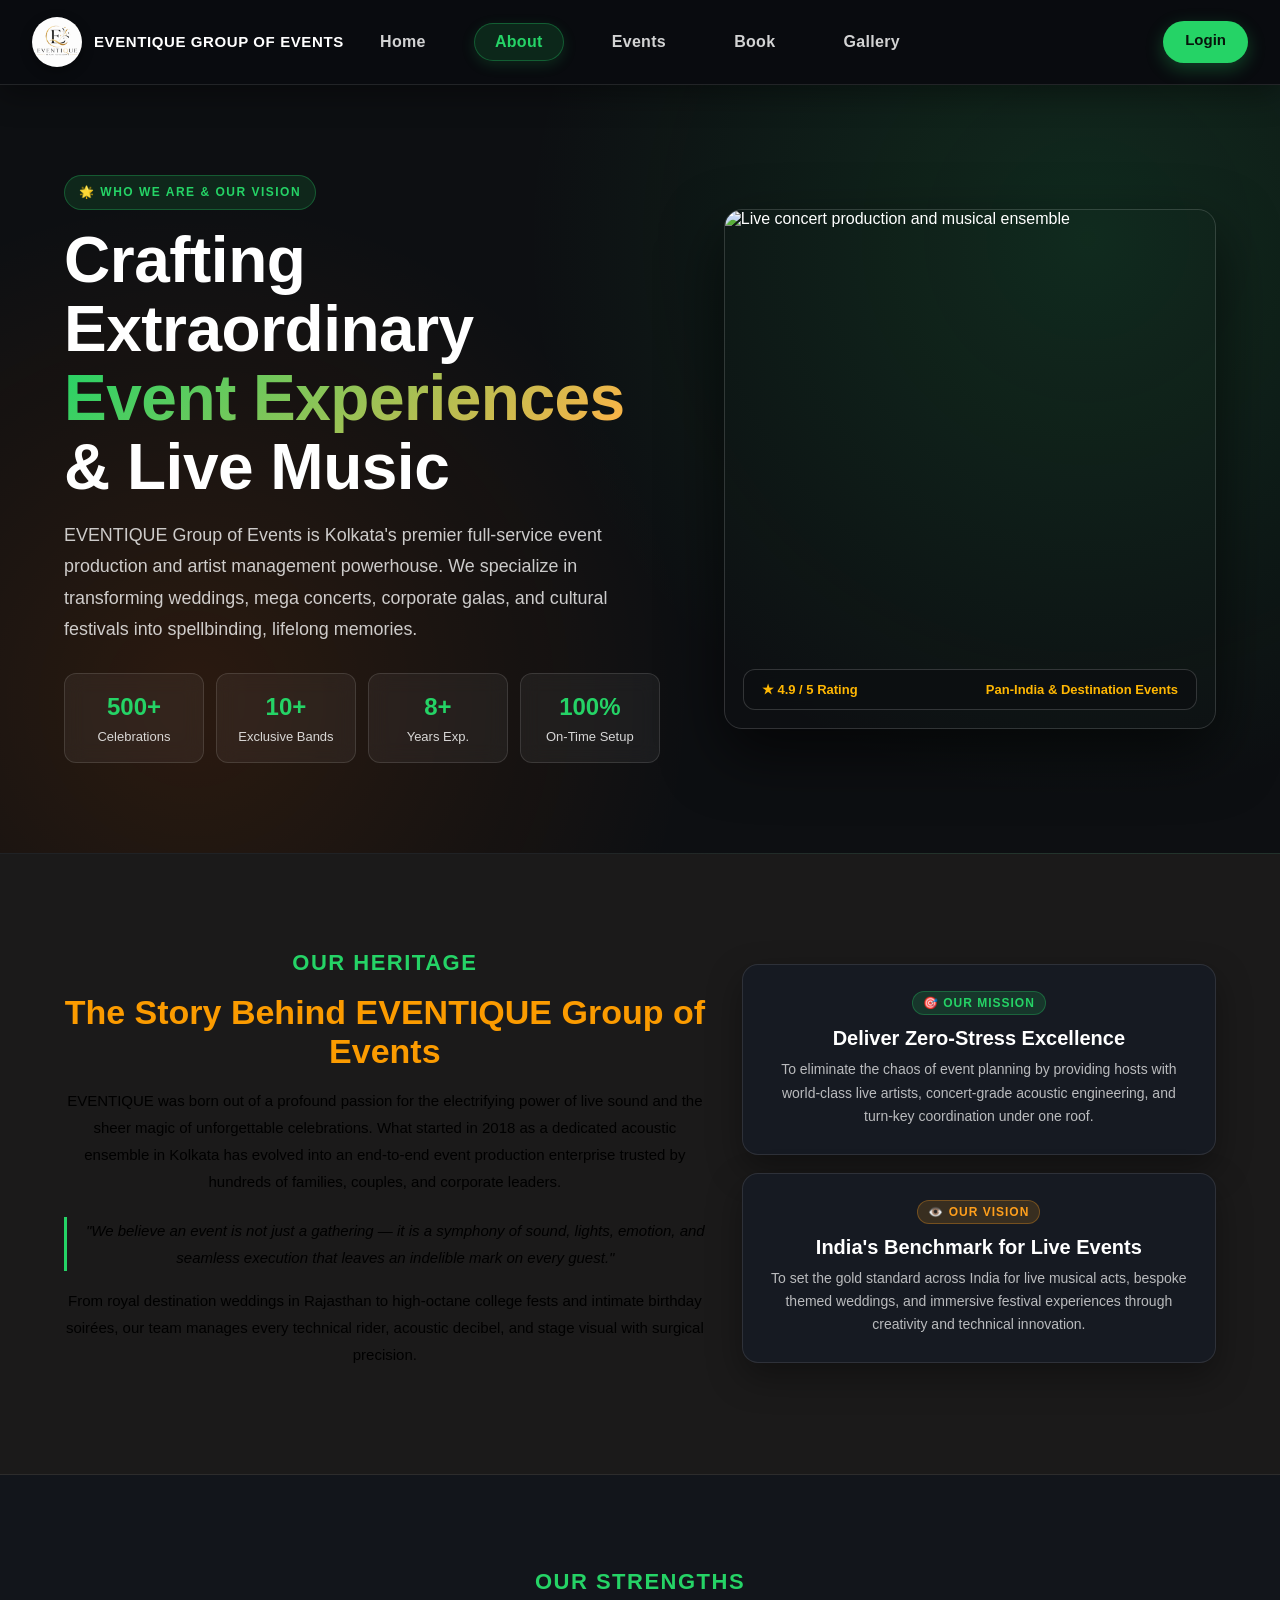
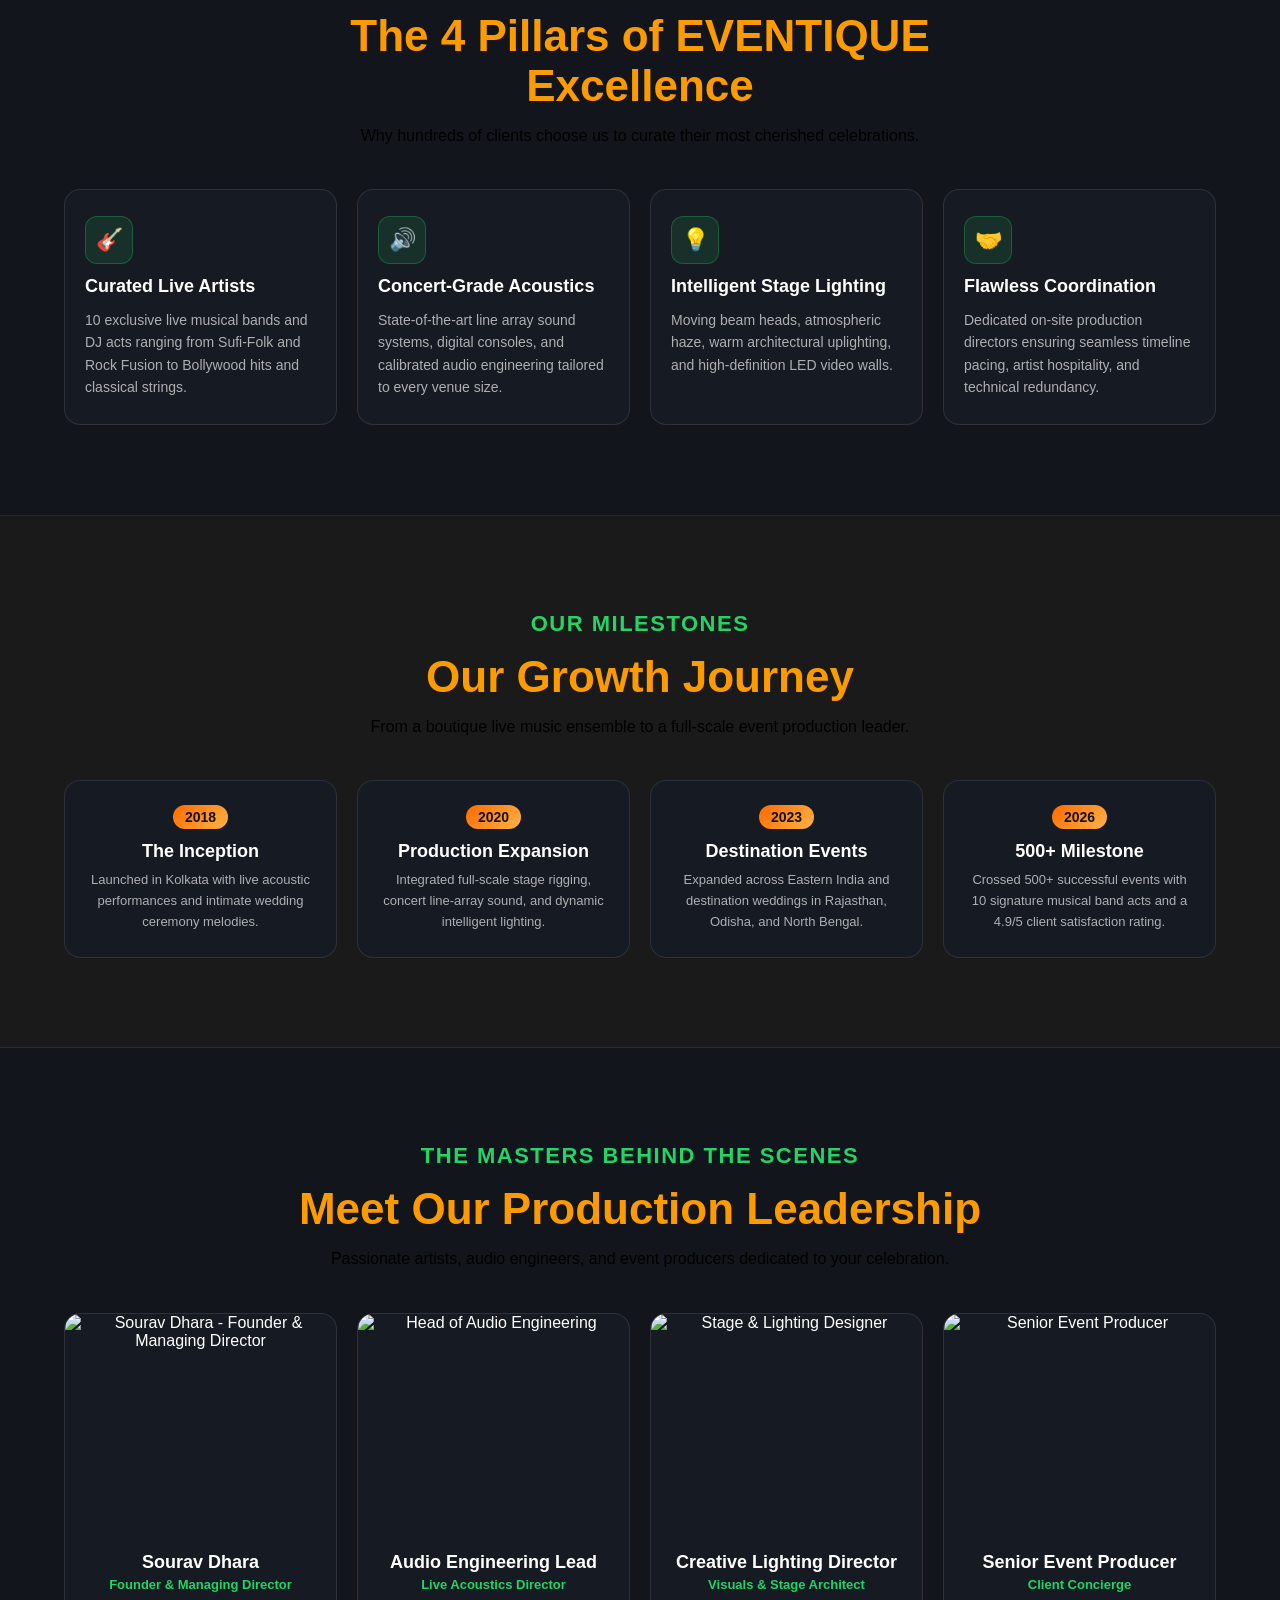
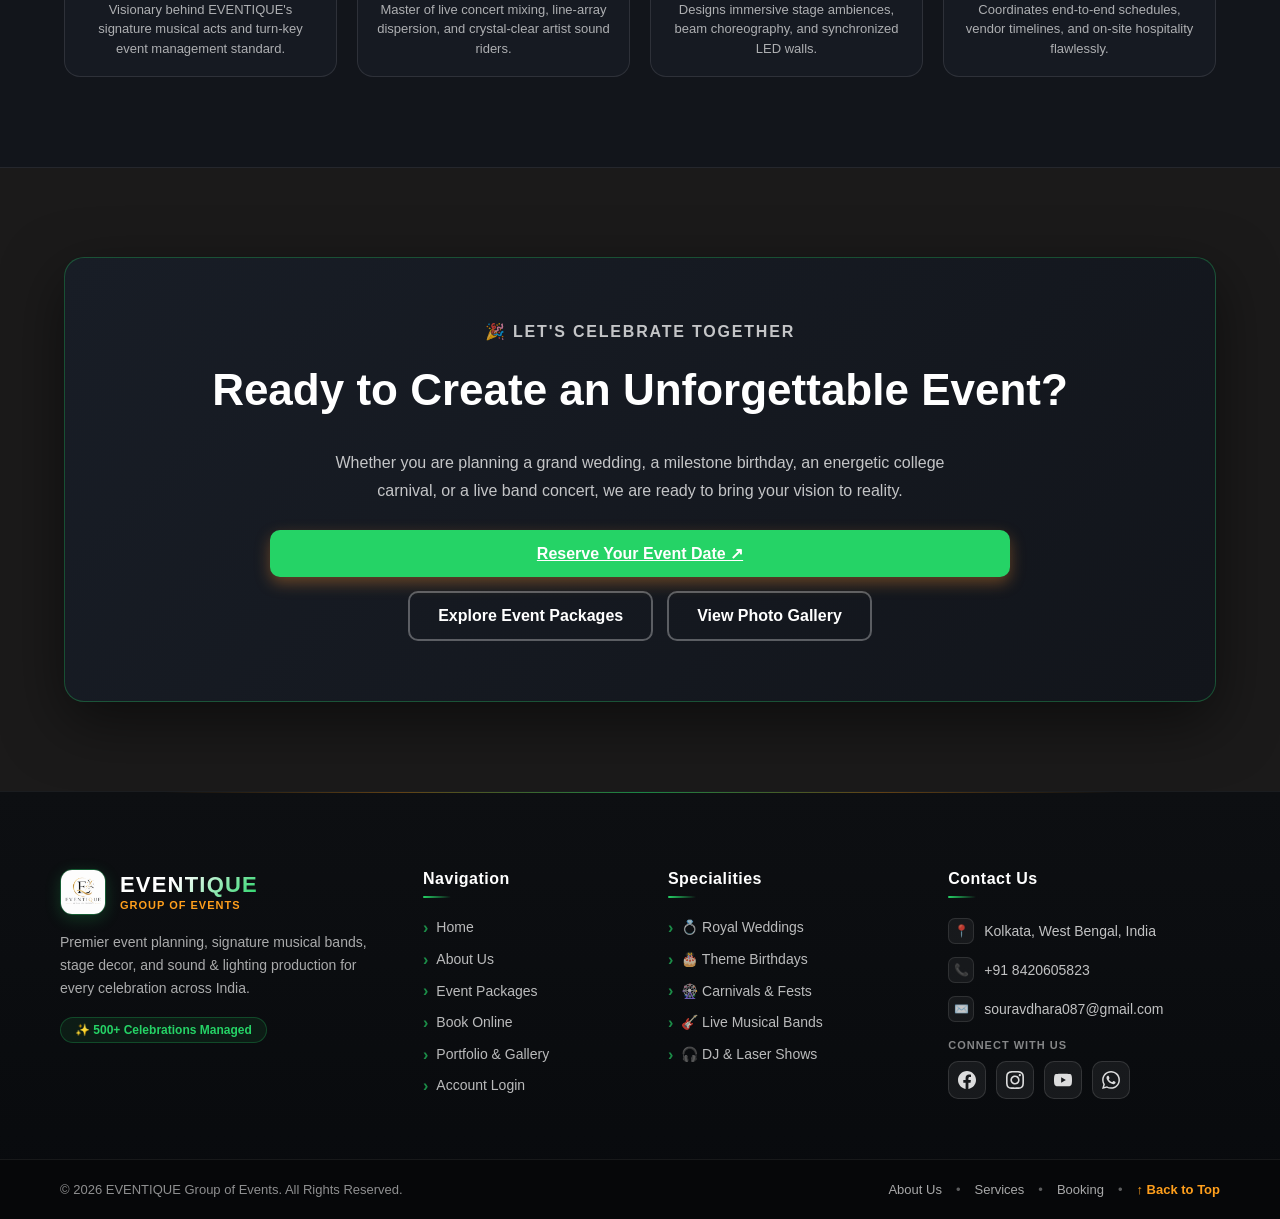
==== about.html @ a77e8964 "Add files via upload" ====
<!DOCTYPE html>
<html lang="en">
<head>
  <meta charset="UTF-8">
  <meta name="viewport" content="width=device-width, initial-scale=1.0">
  <title>About Us | EVENTIQUE Group of Events</title>
  <link rel="stylesheet" href="css/style.css">
</head>
<body class="about-page">
  <div id="overlay"></div>

  <!-- HEADER -->
  <header class="navbar">
    <div class="nav-container">
      <a class="logo" href="index.html" aria-label="EVENTIQUE Group of Events home">
        <img src="images/LOGO MAIN 3..png" alt="EVENTIQUE Group of Events">
        <span class="company-name">EVENTIQUE GROUP OF EVENTS</span>
      </a>

      <nav id="navMenu" aria-label="Primary navigation">
        <div class="nav-drawer-header">
          <span class="drawer-title">
            <img src="images/LOGO MAIN 3..png" alt="" style="width:28px;height:28px;border-radius:50%;">
            EVENTIQUE Menu
          </span>
          <button type="button" class="nav-close-btn" aria-label="Close menu" onclick="closeMobileMenu()">✕</button>
        </div>
        <a href="index.html">Home</a>
        <a href="about.html" class="active-link">About</a>
        <a href="events.html">Events</a>
        <a href="booking.html">Book</a>
        <a href="gallery.html">Gallery</a>
      </nav>

      <div class="nav-right">
        <div id="userBadge" style="display:none;" class="user-badge">
          <img id="userPhoto" alt="User">
          <span id="userName"></span>
        </div>
        <a href="javascript:void(0)" class="login-btn" id="loginBtn" onclick="openLogin()">Login</a>
        <a href="javascript:void(0)" class="login-btn logout" id="logoutBtn" style="display:none;">Logout</a>
        <button class="menu-icon" type="button" aria-label="Open navigation menu" aria-expanded="false" onclick="toggleMenu()">&#9776;</button>
      </div>
    </div>
  </header>

  <main>
    <!-- HERO SECTION -->
    <section class="about-hero">
      <div class="about-hero__copy">
        <p class="section-kicker">🌟 Who We Are & Our Vision</p>
        <h1>Crafting Extraordinary <span>Event Experiences</span> & Live Music</h1>
        <p>
          EVENTIQUE Group of Events is Kolkata's premier full-service event production and artist management powerhouse. We specialize in transforming weddings, mega concerts, corporate galas, and cultural festivals into spellbinding, lifelong memories.
        </p>
        <div class="about-hero__stats">
          <span><b>500+</b> Celebrations</span>
          <span><b>10+</b> Exclusive Bands</span>
          <span><b>8+</b> Years Exp.</span>
          <span><b>100%</b> On-Time Setup</span>
        </div>
      </div>
      <div class="about-hero__media">
        <img src="https://images.unsplash.com/photo-1511671782779-c97d3d27a1d4?auto=format&fit=crop&w=1200&q=80" alt="Live concert production and musical ensemble" loading="lazy">
        <div class="about-hero__floating-badge">
          <span>★ 4.9 / 5 Rating</span>
          <span>Pan-India & Destination Events</span>
        </div>
      </div>
    </section>

    <!-- STORY & MISSION / VISION SECTION -->
    <section class="about-section">
      <div class="about-story-grid">
        <div class="about-story-content">
          <p class="section-kicker" style="color:#25D366; font-size:22px; font-weight:800; text-transform:uppercase; letter-spacing:1.5px; margin-bottom:10px;">Our Heritage</p>
          <h3>The Story Behind EVENTIQUE Group of Events</h3>
          <p>
            EVENTIQUE was born out of a profound passion for the electrifying power of live sound and the sheer magic of unforgettable celebrations. What started in 2018 as a dedicated acoustic ensemble in Kolkata has evolved into an end-to-end event production enterprise trusted by hundreds of families, couples, and corporate leaders.
          </p>
          <p class="about-story-highlight">
            "We believe an event is not just a gathering — it is a symphony of sound, lights, emotion, and seamless execution that leaves an indelible mark on every guest."
          </p>
          <p>
            From royal destination weddings in Rajasthan to high-octane college fests and intimate birthday soirées, our team manages every technical rider, acoustic decibel, and stage visual with surgical precision.
          </p>
        </div>

        <div class="about-mv-cards">
          <div class="about-mv-card mission">
            <span class="card-badge">🎯 Our Mission</span>
            <h4>Deliver Zero-Stress Excellence</h4>
            <p>
              To eliminate the chaos of event planning by providing hosts with world-class live artists, concert-grade acoustic engineering, and turn-key coordination under one roof.
            </p>
          </div>

          <div class="about-mv-card vision">
            <span class="card-badge">👁️ Our Vision</span>
            <h4>India's Benchmark for Live Events</h4>
            <p>
              To set the gold standard across India for live musical acts, bespoke themed weddings, and immersive festival experiences through creativity and technical innovation.
            </p>
          </div>
        </div>
      </div>
    </section>

    <!-- 4 CORE PILLARS OF EXCELLENCE -->
    <section class="about-section alt-bg">
      <div class="about-section-header">
        <p class="section-kicker" style="color:#25D366; font-size:22px; font-weight:800; text-transform:uppercase; letter-spacing:1.5px; margin-bottom:10px;">Our Strengths</p>
        <h2>The 4 Pillars of EVENTIQUE Excellence</h2>
        <p>Why hundreds of clients choose us to curate their most cherished celebrations.</p>
      </div>

      <div class="about-pillars-grid">
        <div class="about-pillar-card">
          <div class="pillar-icon">🎸</div>
          <h4>Curated Live Artists</h4>
          <p>10 exclusive live musical bands and DJ acts ranging from Sufi-Folk and Rock Fusion to Bollywood hits and classical strings.</p>
        </div>

        <div class="about-pillar-card">
          <div class="pillar-icon">🔊</div>
          <h4>Concert-Grade Acoustics</h4>
          <p>State-of-the-art line array sound systems, digital consoles, and calibrated audio engineering tailored to every venue size.</p>
        </div>

        <div class="about-pillar-card">
          <div class="pillar-icon">💡</div>
          <h4>Intelligent Stage Lighting</h4>
          <p>Moving beam heads, atmospheric haze, warm architectural uplighting, and high-definition LED video walls.</p>
        </div>

        <div class="about-pillar-card">
          <div class="pillar-icon">🤝</div>
          <h4>Flawless Coordination</h4>
          <p>Dedicated on-site production directors ensuring seamless timeline pacing, artist hospitality, and technical redundancy.</p>
        </div>
      </div>
    </section>

    <!-- JOURNEY & TIMELINE -->
    <section class="about-section">
      <div class="about-section-header">
        <p class="section-kicker" style="color:#25D366; font-size:22px; font-weight:800; text-transform:uppercase; letter-spacing:1.5px; margin-bottom:10px;">Our Milestones</p>
        <h2>Our Growth Journey</h2>
        <p>From a boutique live music ensemble to a full-scale event production leader.</p>
      </div>

      <div class="about-timeline">
        <div class="timeline-step">
          <span class="timeline-year">2018</span>
          <h4>The Inception</h4>
          <p>Launched in Kolkata with live acoustic performances and intimate wedding ceremony melodies.</p>
        </div>

        <div class="timeline-step">
          <span class="timeline-year">2020</span>
          <h4>Production Expansion</h4>
          <p>Integrated full-scale stage rigging, concert line-array sound, and dynamic intelligent lighting.</p>
        </div>

        <div class="timeline-step">
          <span class="timeline-year">2023</span>
          <h4>Destination Events</h4>
          <p>Expanded across Eastern India and destination weddings in Rajasthan, Odisha, and North Bengal.</p>
        </div>

        <div class="timeline-step">
          <span class="timeline-year">2026</span>
          <h4>500+ Milestone</h4>
          <p>Crossed 500+ successful events with 10 signature musical band acts and a 4.9/5 client satisfaction rating.</p>
        </div>
      </div>
    </section>

    <!-- LEADERSHIP & PRODUCTION CREW -->
    <section class="about-section alt-bg">
      <div class="about-section-header">
        <p class="section-kicker" style="color:#25D366; font-size:22px; font-weight:800; text-transform:uppercase; letter-spacing:1.5px; margin-bottom:10px;">The Masters Behind The Scenes</p>
        <h2>Meet Our Production Leadership</h2>
        <p>Passionate artists, audio engineers, and event producers dedicated to your celebration.</p>
      </div>

      <div class="about-team-grid">
        <div class="team-card">
          <div class="team-card__media">
            <img src="https://images.unsplash.com/photo-1534528741775-53994a69daeb?auto=format&fit=crop&w=600&q=80" alt="Sourav Dhara - Founder & Managing Director" loading="lazy">
          </div>
          <div class="team-card__body">
            <h4>Sourav Dhara</h4>
            <span class="team-card__role">Founder & Managing Director</span>
            <p>Visionary behind EVENTIQUE's signature musical acts and turn-key event management standard.</p>
          </div>
        </div>

        <div class="team-card">
          <div class="team-card__media">
            <img src="https://images.unsplash.com/photo-1507003211169-0a1dd7228f2d?auto=format&fit=crop&w=600&q=80" alt="Head of Audio Engineering" loading="lazy">
          </div>
          <div class="team-card__body">
            <h4>Audio Engineering Lead</h4>
            <span class="team-card__role">Live Acoustics Director</span>
            <p>Master of live concert mixing, line-array dispersion, and crystal-clear artist sound riders.</p>
          </div>
        </div>

        <div class="team-card">
          <div class="team-card__media">
            <img src="https://images.unsplash.com/photo-1500648767791-00dcc994a43e?auto=format&fit=crop&w=600&q=80" alt="Stage & Lighting Designer" loading="lazy">
          </div>
          <div class="team-card__body">
            <h4>Creative Lighting Director</h4>
            <span class="team-card__role">Visuals & Stage Architect</span>
            <p>Designs immersive stage ambiences, beam choreography, and synchronized LED walls.</p>
          </div>
        </div>

        <div class="team-card">
          <div class="team-card__media">
            <img src="https://images.unsplash.com/photo-1573496359142-b8d87734a5a2?auto=format&fit=crop&w=600&q=80" alt="Senior Event Producer" loading="lazy">
          </div>
          <div class="team-card__body">
            <h4>Senior Event Producer</h4>
            <span class="team-card__role">Client Concierge</span>
            <p>Coordinates end-to-end schedules, vendor timelines, and on-site hospitality flawlessly.</p>
          </div>
        </div>
      </div>
    </section>

    <!-- CTA SECTION -->
    <section class="about-section" style="border-bottom:none;">
      <div class="about-cta-card">
        <p class="section-kicker" style="margin-bottom:0;">🎉 Let's Celebrate Together</p>
        <h2>Ready to Create an Unforgettable Event?</h2>
        <p>
          Whether you are planning a grand wedding, a milestone birthday, an energetic college carnival, or a live band concert, we are ready to bring your vision to reality.
        </p>
        <div class="about-cta-actions">
          <a href="booking.html" class="btn-primary">Reserve Your Event Date ↗</a>
          <a href="events.html" class="btn-outline">Explore Event Packages</a>
          <a href="gallery.html" class="btn-outline">View Photo Gallery</a>
        </div>
      </div>
    </section>
  </main>

  <!-- FOOTER -->
  <footer class="site-footer">
    <div class="footer-container">
  
      <!-- BRAND & MISSION -->
      <div class="footer-box footer-brand-box">
        <div class="footer-logo-row">
          <img src="images/LOGO MAIN 3..png" alt="EVENTIQUE Logo" class="footer-brand-logo" loading="lazy">
          <div>
            <h3 class="footer-brand-title">EVENTIQUE</h3>
            <span class="footer-brand-sub">Group of Events</span>
          </div>
        </div>
        <p class="footer-brand-desc">
          Premier event planning, signature musical bands, stage decor, and sound &amp; lighting production for every celebration across India.
        </p>
        <div class="footer-badge-pill">
          <span>✨ 500+ Celebrations Managed</span>
        </div>
      </div>
  
      <!-- QUICK LINKS -->
      <div class="footer-box">
        <h4>Navigation</h4>
        <ul class="footer-links">
          <li><a href="index.html">Home</a></li>
          <li><a href="about.html">About Us</a></li>
          <li><a href="events.html">Event Packages</a></li>
          <li><a href="booking.html">Book Online</a></li>
          <li><a href="gallery.html">Portfolio &amp; Gallery</a></li>
          <li><a href="javascript:void(0)" onclick="openLogin()">Account Login</a></li>
        </ul>
      </div>

      <!-- EVENT SPECIALITIES -->
      <div class="footer-box">
        <h4>Specialities</h4>
        <ul class="footer-links">
          <li><a href="events.html#wedding">💍 Royal Weddings</a></li>
          <li><a href="events.html#birthday">🎂 Theme Birthdays</a></li>
          <li><a href="events.html#carnival">🎡 Carnivals &amp; Fests</a></li>
          <li><a href="index.html#bands">🎸 Live Musical Bands</a></li>
          <li><a href="events.html#booking">🎧 DJ &amp; Laser Shows</a></li>
        </ul>
      </div>
  
      <!-- CONTACT & SOCIALS -->
      <div class="footer-box footer-contact-box">
        <h4>Contact Us</h4>
        <div class="footer-contact-list">
          <p class="footer-contact-item">
            <span class="footer-contact-icon">📍</span>
            <span>Kolkata, West Bengal, India</span>
          </p>
          <p class="footer-contact-item">
            <span class="footer-contact-icon">📞</span>
            <a href="tel:+918420605823">+91 8420605823</a>
          </p>
          <p class="footer-contact-item">
            <span class="footer-contact-icon">✉️</span>
            <a href="mailto:souravdhara087@gmail.com">souravdhara087@gmail.com</a>
          </p>
        </div>

        <div class="footer-social-wrap">
          <span class="footer-social-label">Connect With Us</span>
          <div class="footer-social-icons">
            <a href="https://www.facebook.com/sourav.dhara.54738" target="_blank" rel="noopener noreferrer" aria-label="Facebook" class="social-icon-btn facebook">
              <svg width="18" height="18" viewBox="0 0 24 24" fill="currentColor"><path d="M24 12.073c0-6.627-5.373-12-12-12s-12 5.373-12 12c0 5.99 4.388 10.954 10.125 11.854v-8.385H7.078v-3.47h3.047V9.43c0-3.007 1.792-4.669 4.533-4.669 1.312 0 2.686.235 2.686.235v2.953H15.83c-1.491 0-1.956.925-1.956 1.874v2.25h3.328l-.532 3.47h-2.796v8.385C19.612 23.027 24 18.062 24 12.073z"/></svg>
            </a>
            <a href="https://www.instagram.com/souravjr_11/" target="_blank" rel="noopener noreferrer" aria-label="Instagram" class="social-icon-btn instagram">
              <svg width="18" height="18" viewBox="0 0 24 24" fill="currentColor"><path d="M12 2.163c3.204 0 3.584.012 4.85.07 3.252.148 4.771 1.691 4.919 4.919.058 1.265.069 1.645.069 4.849 0 3.205-.012 3.584-.069 4.849-.149 3.225-1.664 4.771-4.919 4.919-1.266.058-1.644.07-4.85.07-3.204 0-3.584-.012-4.849-.07-3.26-.149-4.771-1.699-4.919-4.92-.058-1.265-.07-1.644-.07-4.849 0-3.204.013-3.583.07-4.849.149-3.227 1.664-4.771 4.919-4.919 1.266-.057 1.645-.069 4.849-.069zm0-2.163c-3.259 0-3.667.014-4.947.072-4.358.2-6.78 2.618-6.98 6.98-.059 1.281-.073 1.689-.073 4.948 0 3.259.014 3.668.072 4.948.2 4.358 2.618 6.78 6.98 6.98 1.281.058 1.689.072 4.948.072 3.259 0 3.668-.014 4.948-.072 4.354-.2 6.782-2.618 6.979-6.98.059-1.28.073-1.689.073-4.948 0-3.259-.014-3.667-.072-4.947-.196-4.354-2.617-6.78-6.979-6.98-1.281-.059-1.69-.073-4.949-.073zm0 5.838c-3.403 0-6.162 2.759-6.162 6.162s2.759 6.163 6.162 6.163 6.162-2.759 6.162-6.163c0-3.403-2.759-6.162-6.162-6.162zm0 10.162c-2.209 0-4-1.79-4-4 0-2.209 1.791-4 4-4s4 1.791 4 4c0 2.21-1.791 4-4 4zm6.406-11.845c-.796 0-1.441.645-1.441 1.44s.645 1.44 1.441 1.44c.795 0 1.439-.645 1.439-1.44s-.644-1.44-1.439-1.44z"/></svg>
            </a>
            <a href="https://youtu.be/SAKvJzuPcxg" target="_blank" rel="noopener noreferrer" aria-label="YouTube" class="social-icon-btn youtube">
              <svg width="18" height="18" viewBox="0 0 24 24" fill="currentColor"><path d="M23.498 6.186a3.016 3.016 0 0 0-2.122-2.136C19.505 3.545 12 3.545 12 3.545s-7.505 0-9.377.505A3.017 3.017 0 0 0 .502 6.186C0 8.07 0 12 0 12s0 3.93.502 5.814a3.016 3.016 0 0 0 2.122 2.136c1.871.505 9.376.505 9.376.505s7.505 0 9.377-.505a3.015 3.015 0 0 0 2.122-2.136C24 15.93 24 12 24 12s0-3.93-.502-5.814zM9.545 15.568V8.432L15.818 12l-6.273 3.568z"/></svg>
            </a>
            <a href="https://wa.me/918420605823" target="_blank" rel="noopener noreferrer" aria-label="WhatsApp" class="social-icon-btn whatsapp">
              <svg width="18" height="18" viewBox="0 0 24 24" fill="currentColor"><path d="M.057 24l1.687-6.163c-1.041-1.804-1.588-3.849-1.587-5.946.003-6.556 5.338-11.891 11.893-11.891 3.181.001 6.167 1.24 8.413 3.488 2.245 2.248 3.481 5.236 3.48 8.414-.003 6.557-5.338 11.892-11.893 11.892-1.99-.001-3.951-.5-5.688-1.448l-6.305 1.654zm6.597-3.807c1.676.995 3.276 1.591 5.392 1.592 5.448 0 9.886-4.434 9.889-9.885.002-5.462-4.415-9.89-9.881-9.892-5.452 0-9.887 4.434-9.889 9.884-.001 2.225.651 3.891 1.746 5.634l-.999 3.648 3.742-.981zm11.387-5.464c-.074-.124-.272-.198-.57-.347-.297-.149-1.758-.868-2.031-.967-.272-.099-.47-.149-.669.149-.198.297-.768.967-.941 1.165-.173.198-.347.223-.644.074-.297-.149-1.255-.462-2.39-1.475-.883-.788-1.48-1.761-1.653-2.059-.173-.297-.018-.458.13-.606.134-.133.297-.347.446-.521.151-.172.2-.296.3-.495.099-.198.05-.372-.025-.521-.075-.148-.669-1.611-.916-2.206-.242-.579-.487-.501-.669-.51l-.57-.01c-.198 0-.52.074-.792.372s-1.04 1.016-1.04 2.479 1.065 2.876 1.213 3.074c.149.198 2.095 3.2 5.076 4.487.709.306 1.263.489 1.694.626.712.226 1.36.194 1.872.118.571-.085 1.758-.719 2.006-1.413.248-.695.248-1.29.173-1.414z"/></svg>
            </a>
          </div>
        </div>
      </div>
  
    </div>
  
    <!-- BOTTOM BAR -->
    <div class="footer-bottom">
      <div class="footer-bottom-container">
        <p class="footer-copy">&copy; 2026 EVENTIQUE Group of Events. All Rights Reserved.</p>
        <div class="footer-bottom-links">
          <a href="about.html">About Us</a>
          <span>•</span>
          <a href="events.html">Services</a>
          <span>•</span>
          <a href="booking.html">Booking</a>
          <span>•</span>
          <a href="#top" class="footer-back-to-top" onclick="window.scrollTo({top:0,behavior:'smooth'}); return false;">↑ Back to Top</a>
        </div>
      </div>
    </div>
  </footer>

  <!-- LOGIN MODAL -->
  <div class="login-modal" id="loginModal">
    <div class="login-box">
      <span class="close-btn" onclick="closeLogin()">X</span>
      <h2>User Login</h2>

      <form id="loginForm">
        <button type="button" class="google-btn" onclick="googleLogin()">
          <img src="https://www.gstatic.com/firebasejs/ui/2.0.0/images/auth/google.svg" alt="Google">
          Continue with Google
        </button>

        <div class="divider"><span>OR</span></div>
        <input type="email" id="email" placeholder="Email" required>
        <input type="password" id="password" placeholder="Password" required>
        <input type="password" id="confirmPassword" placeholder="Confirm Password" style="display:none;">
        <button type="submit" id="loginSubmitBtn">Login</button>
        <button type="button" id="registerBtn" class="register-btn" style="display:none;">Create Account</button>
        <p class="toggle-auth"><a href="javascript:void(0)" id="toggleRegister">Create new account</a></p>
        <p id="loginMsg"></p>
      </form>
    </div>
  </div>

  <div id="celebrationLayer" class="celebrate-layer" aria-hidden="true"></div>

  <script type="module" src="js/firebase-auth.js?v=80"></script>
  <script defer src="./js/main.js?v=70"></script>
</body>
</html>
---- css/style.css ----
* {
    margin: 0;
    padding: 0;
    box-sizing: border-box;
    font-family: Arial;
  }
  
body {
  background: #f5f5f5;
}

body.nav-open {
  overflow: hidden;
}
  
  /* HEADER */
  /* NAVBAR */
.navbar {
  position: sticky;
  top: 0;
  background: rgba(10, 12, 16, 0.95);
  border-bottom: 1px solid rgba(255, 255, 255, 0.1);
  box-shadow: 0 10px 30px rgba(0, 0, 0, 0.35);
  backdrop-filter: blur(16px);
  -webkit-backdrop-filter: blur(16px);
  z-index: 2000;
}

.nav-container {
  width: 100%;
  max-width: 100%;
  min-height: 84px;
  margin: 0;
  padding: 10px clamp(16px, 2.5vw, 36px);
  display: grid;
  grid-template-columns: 1fr auto 1fr;
  align-items: center;
  gap: 16px;
}

/* LOGO - PINNED TO LEFT MARGIN */
.logo {
  display: inline-flex;
  align-items: center;
  gap: 12px;
  color: #fff;
  text-decoration: none;
  justify-self: start;
  margin-left: 0;
}

.logo img {
  width: 50px;
  height: 50px;
  object-fit: cover;
  border-radius: 50%;
  box-shadow: 0 4px 12px rgba(0, 0, 0, 0.35);
}

.company-name {
  font-size: clamp(15px, 1.15vw, 18px);
  line-height: 1.2;
  color: #ffffff;
  font-weight: 800;
  letter-spacing: 0.6px;
  white-space: nowrap;
}

/* MENU - MATHEMATICALLY CENTERED */
#navMenu {
  display: flex;
  align-items: center;
  justify-content: center;
  justify-self: center;
  gap: clamp(14px, 2.2vw, 36px);
}

#navMenu a {
  color: rgba(255, 255, 255, 0.82);
  text-decoration: none;
  font-size: 16px;
  font-weight: 700;
  line-height: 1;
  padding: 10px 20px;
  border-radius: 999px;
  position: relative;
  white-space: nowrap;
  letter-spacing: 0.3px;
  transition: all 0.25s ease;
}

#navMenu a:hover,
#navMenu a:focus-visible {
  color: #ffffff;
  background: rgba(255, 255, 255, 0.09);
  outline: none;
}

#navMenu a.active-link {
  color: #25D366 !important;
  background: rgba(37, 211, 102, 0.14) !important;
  border: 1px solid rgba(37, 211, 102, 0.32);
  box-shadow: 0 4px 14px rgba(37, 211, 102, 0.15);
}

/* RIGHT SIDE (LOGIN & BADGE) - RIGHT COLUMN */
.nav-right {
  display: flex;
  align-items: center;
  justify-content: flex-end;
  justify-self: end;
  gap: 12px;
}

/* LOGIN BUTTON */
.login-btn {
  display: inline-flex;
  align-items: center;
  justify-content: center;
  min-height: 42px;
  background: #25D366;
  color: #07140b;
  padding: 10px 22px;
  border-radius: 999px;
  text-decoration: none;
  font-size: 15px;
  font-weight: 800;
  transition: all 0.25s ease;
  box-shadow: 0 6px 18px rgba(37, 211, 102, 0.28);
  white-space: nowrap;
}

.login-btn:hover,
.login-btn:focus-visible {
  background: #31e270;
  box-shadow: 0 10px 24px rgba(37, 211, 102, 0.4);
  transform: translateY(-2px);
  outline: none;
}

.logout {
  background: #e74c3c;
  color: #fff;
  box-shadow: 0 6px 18px rgba(231, 76, 60, 0.25);
}

.logout:hover,
.logout:focus-visible {
  background: #f35f50;
  box-shadow: 0 10px 24px rgba(231, 76, 60, 0.35);
}

/* MOBILE ICON & DRAWER */
.menu-icon {
  display: none;
  width: 44px;
  height: 44px;
  border: 1px solid rgba(255, 255, 255, 0.2);
  border-radius: 12px;
  background: rgba(255, 255, 255, 0.08);
  color: #fff;
  cursor: pointer;
  font-size: 22px;
  line-height: 1;
  align-items: center;
  justify-content: center;
  transition: all 0.2s ease;
  touch-action: manipulation;
  user-select: none;
}

.menu-icon:hover,
.menu-icon:active {
  background: rgba(255, 255, 255, 0.18);
  border-color: #25D366;
  color: #25D366;
  transform: scale(1.05);
}

/* Close button & header inside mobile menu */
.nav-drawer-header,
.nav-close-btn {
  display: none;
}

@media (max-width: 960px) {
  html, body {
    overflow-x: hidden;
  }

  body.nav-open {
    overflow: hidden;
  }

  .nav-container {
    min-height: 72px;
    display: flex;
    justify-content: space-between;
    align-items: center;
    padding: 10px 18px;
  }

  .logo {
    flex: 1 1 auto;
    gap: 10px;
  }

  .logo img {
    width: 44px;
    height: 44px;
  }

  .company-name {
    max-width: 180px;
    font-size: 15px;
  }

  #navMenu {
    position: fixed;
    top: 0;
    left: 0;
    width: min(85vw, 320px);
    height: 100vh;
    height: 100dvh;
    padding: 24px 18px 30px;
    background: #0e1117;
    border-right: 1px solid rgba(255, 255, 255, 0.12);
    box-shadow: 20px 0 60px rgba(0, 0, 0, 0.8);
    flex-direction: column;
    align-items: stretch;
    justify-content: flex-start;
    gap: 10px;
    transform: translateX(-105%);
    transition: transform 0.3s cubic-bezier(0.16, 1, 0.3, 1);
    z-index: 2500;
    overflow-y: auto;
  }

  #navMenu.active {
    transform: translateX(0);
  }

  .nav-drawer-header {
    display: flex;
    align-items: center;
    justify-content: space-between;
    padding-bottom: 18px;
    margin-bottom: 12px;
    border-bottom: 1px solid rgba(255, 255, 255, 0.1);
  }

  .nav-drawer-header .drawer-title {
    font-size: 16px;
    font-weight: 800;
    color: #ffffff;
    display: flex;
    align-items: center;
    gap: 8px;
  }

  .nav-close-btn {
    display: inline-flex;
    align-items: center;
    justify-content: center;
    width: 36px;
    height: 36px;
    border-radius: 50%;
    background: rgba(255, 255, 255, 0.08);
    border: 1px solid rgba(255, 255, 255, 0.15);
    color: #fff;
    font-size: 16px;
    cursor: pointer;
    transition: all 0.2s ease;
  }

  .nav-close-btn:hover {
    background: rgba(255, 255, 255, 0.2);
    color: #ff4757;
    transform: scale(1.1);
  }

  #navMenu a {
    width: 100%;
    padding: 14px 18px;
    border-radius: 12px;
    font-size: 16px;
    border: 1px solid rgba(255, 255, 255, 0.08);
    background: rgba(255, 255, 255, 0.04);
    display: flex;
    align-items: center;
  }

  #navMenu a:hover {
    background: rgba(255, 255, 255, 0.1);
    border-color: rgba(255, 255, 255, 0.2);
  }

  #navMenu a.active-link {
    background: rgba(37, 211, 102, 0.16) !important;
    border-color: rgba(37, 211, 102, 0.4) !important;
    color: #25D366 !important;
  }

  .nav-right {
    flex: 0 0 auto;
    gap: 8px;
  }

  .login-btn {
    min-height: 38px;
    padding: 8px 16px;
    font-size: 14px;
  }

  .menu-icon {
    display: inline-flex;
  }
}

@media (max-width: 440px) {
  .company-name {
    max-width: 130px;
    font-size: 13px;
  }

  .login-btn {
    padding: 8px 12px;
    font-size: 13px;
  }

  .menu-icon {
    width: 40px;
    height: 40px;
  }
}

#overlay {
  position: fixed;
  inset: 0;
  background: rgba(0, 0, 0, 0.75);
  backdrop-filter: blur(4px);
  -webkit-backdrop-filter: blur(4px);
  opacity: 0;
  pointer-events: none;
  transition: opacity 0.3s ease;
  z-index: 1500;
}

#overlay.active {
  opacity: 1;
  pointer-events: auto;
}

/* ABOUT & PREVIOUS WORKS SHOWCASE SECTION */
.about-section {
  background: #1c1b1bf3;
  color: #fff;
  padding: clamp(60px, 7vw, 90px) clamp(16px, 4vw, 36px);
  text-align: center;
  position: relative;
  overflow: hidden;
  border-bottom: 1px solid rgba(255, 255, 255, 0.08);
}

.about-section h2 {
  font-size: clamp(28px, 3.8vw, 42px);
  font-weight: 800;
  margin-bottom: 14px;
  color: #ffffff;
}

.about-desc {
  max-width: 820px;
  margin: 0 auto clamp(36px, 5vw, 54px);
  font-size: clamp(15px, 1.2vw, 17px);
  color: rgba(255, 255, 255, 0.76);
  line-height: 1.75;
}

.works-title {
  font-size: clamp(22px, 2.8vw, 30px);
  font-weight: 800;
  margin-bottom: 6px;
  color: #ffffff;
}

.works-subtitle {
  font-size: 14px;
  color: rgba(255, 255, 255, 0.6);
  margin-bottom: 24px;
}

/* SLIDER WRAPPER */
.works-slider-wrapper {
  position: relative;
  width: min(100%, 1320px);
  margin: 0 auto;
  display: flex;
  align-items: center;
}

/* SCROLL TRACK */
.works-scroll {
  display: flex;
  gap: clamp(14px, 2vw, 24px);
  overflow-x: auto;
  padding: 12px 6px 18px;
  scroll-snap-type: x mandatory;
  -webkit-overflow-scrolling: touch;
  scrollbar-width: none;
  width: 100%;
  scroll-behavior: smooth;
}

.works-scroll::-webkit-scrollbar {
  display: none;
}

/* SLIDE ITEM CARD */
.work-slide-item {
  flex: 0 0 clamp(280px, 28vw, 360px);
  height: clamp(210px, 22vw, 260px);
  position: relative;
  border-radius: 18px;
  overflow: hidden;
  scroll-snap-align: center;
  border: 1px solid rgba(255, 255, 255, 0.12);
  box-shadow: 0 12px 30px rgba(0, 0, 0, 0.45);
  transition: transform 0.35s ease, box-shadow 0.35s ease, border-color 0.35s ease;
  user-select: none;
}

.work-slide-item:hover {
  transform: translateY(-6px) scale(1.02);
  border-color: rgba(37, 211, 102, 0.45);
  box-shadow: 0 20px 45px rgba(0, 0, 0, 0.65), 0 0 20px rgba(37, 211, 102, 0.2);
}

.work-slide-item img {
  width: 100%;
  height: 100%;
  object-fit: cover;
  display: block;
  transition: transform 0.6s ease;
}

.work-slide-item:hover img {
  transform: scale(1.08);
}

/* OVERLAY ON CARD */
.work-slide-overlay {
  position: absolute;
  inset: 0;
  background: linear-gradient(to top, rgba(10, 12, 16, 0.92) 0%, rgba(10, 12, 16, 0.35) 50%, transparent 100%);
  display: flex;
  flex-direction: column;
  justify-content: flex-end;
  padding: 18px 16px;
  text-align: left;
  pointer-events: none;
}

.work-tag {
  display: inline-block;
  align-self: flex-start;
  background: rgba(37, 211, 102, 0.2);
  border: 1px solid rgba(37, 211, 102, 0.4);
  color: #25D366;
  font-size: 11px;
  font-weight: 800;
  text-transform: uppercase;
  letter-spacing: 0.8px;
  padding: 3px 8px;
  border-radius: 999px;
  margin-bottom: 6px;
  backdrop-filter: blur(8px);
}

.work-slide-overlay h4 {
  font-size: clamp(15px, 1.3vw, 18px);
  font-weight: 700;
  color: #ffffff;
  margin: 0;
  line-height: 1.3;
}

/* NAVIGATION BUTTONS (ARROWS) */
.works-nav-btn {
  position: absolute;
  top: 50%;
  transform: translateY(-50%);
  width: 46px;
  height: 46px;
  border-radius: 50%;
  background: rgba(15, 18, 24, 0.88);
  border: 1px solid rgba(255, 255, 255, 0.22);
  color: #ffffff;
  font-size: 20px;
  display: inline-flex;
  align-items: center;
  justify-content: center;
  cursor: pointer;
  z-index: 10;
  backdrop-filter: blur(12px);
  -webkit-backdrop-filter: blur(12px);
  box-shadow: 0 8px 24px rgba(0, 0, 0, 0.5);
  transition: all 0.25s ease;
}

.works-nav-btn:hover {
  background: #25D366;
  color: #07140b;
  border-color: #25D366;
  transform: translateY(-50%) scale(1.1);
  box-shadow: 0 10px 28px rgba(37, 211, 102, 0.4);
}

.works-nav-btn.prev-btn {
  left: -20px;
}

.works-nav-btn.next-btn {
  right: -20px;
}

/* SLIDER PAGINATION DOTS */
.works-slider-dots {
  display: flex;
  align-items: center;
  justify-content: center;
  gap: 8px;
  margin-top: 14px;
}

.works-dot {
  width: 10px;
  height: 10px;
  border-radius: 50%;
  background: rgba(255, 255, 255, 0.2);
  border: 1px solid rgba(255, 255, 255, 0.15);
  cursor: pointer;
  transition: all 0.3s ease;
}

.works-dot.active {
  width: 28px;
  border-radius: 999px;
  background: #25D366;
  border-color: #25D366;
  box-shadow: 0 0 12px rgba(37, 211, 102, 0.5);
}

/* RESPONSIVE BREAKPOINTS */
@media (max-width: 960px) {
  .works-nav-btn.prev-btn {
    left: 4px;
  }
  .works-nav-btn.next-btn {
    right: 4px;
  }
  .works-nav-btn {
    width: 40px;
    height: 40px;
    font-size: 16px;
    background: rgba(10, 12, 16, 0.9);
  }
  .work-slide-item {
    flex: 0 0 clamp(240px, 48vw, 300px);
    height: 200px;
  }
}

@media (max-width: 600px) {
  .work-slide-item {
    flex: 0 0 80vw;
    height: 190px;
  }
  .works-scroll {
    gap: 12px;
    padding-left: 10px;
    padding-right: 10px;
  }
  .works-nav-btn {
    display: none; /* Mobile touch swipe takes priority */
  }
}
  /* VIDEO SECTION */
.video-section {
    padding: 70px 20px;
    background: #f7f7f7;
    text-align: center;
  }
  
  .video-section h2 {
    margin-bottom: 10px;
    font-size: 28px;
  }
  
  .video-section p {
    margin-bottom: 30px;
    color: #555;
    font-size: 15px;
  }
  
  .video-wrapper {
    display: flex;
    justify-content: center;
    width: 100%;
  }
  
  .video-wrapper video,
  .video-wrapper iframe {
    width: 85%;
    max-width: 900px;
    aspect-ratio: 16 / 9;
    height: auto;
    border: 0;
    border-radius: 15px;
    box-shadow: 0 15px 40px rgba(0,0,0,0.2);
  }
  
  /* MOBILE */
  @media (max-width: 768px) {
    .video-wrapper video,
    .video-wrapper iframe {
      width: 100%;
      border-radius: 10px;
    }
  }

  /* =====================================
     YOUTUBE VIDEO SHOWCASE CARD
  ===================================== */
  .yt-video-card {
    width: 85%;
    max-width: 900px;
    background: #111;
    border-radius: 16px;
    overflow: hidden;
    box-shadow: 0 20px 50px rgba(0, 0, 0, 0.25);
    border: 1px solid rgba(0, 0, 0, 0.08);
    transition: transform 0.3s ease, box-shadow 0.3s ease;
    text-align: left;
  }

  .yt-video-card:hover {
    transform: translateY(-4px);
    box-shadow: 0 26px 60px rgba(0, 0, 0, 0.35);
  }

  .yt-video-card__cover {
    position: relative;
    width: 100%;
    aspect-ratio: 16 / 9;
    overflow: hidden;
    background: #000;
  }

  .yt-video-card__thumb {
    width: 100%;
    height: 100%;
    object-fit: cover;
    display: block;
    transition: transform 0.4s ease, filter 0.4s ease;
  }

  .yt-video-card:hover .yt-video-card__thumb {
    transform: scale(1.03);
    filter: brightness(0.9);
  }

  .yt-video-card__overlay {
    position: absolute;
    inset: 0;
    background: linear-gradient(180deg, rgba(0,0,0,0.15) 0%, rgba(0,0,0,0.7) 100%);
    display: flex;
    flex-direction: column;
    align-items: center;
    justify-content: center;
    gap: 16px;
    text-decoration: none;
  }

  .yt-play-btn {
    display: inline-flex;
    align-items: center;
    justify-content: center;
    width: 88px;
    height: 62px;
    transition: transform 0.25s cubic-bezier(0.34, 1.56, 0.64, 1), filter 0.25s ease;
    filter: drop-shadow(0 8px 24px rgba(255, 0, 0, 0.55));
  }

  .yt-video-card:hover .yt-play-btn {
    transform: scale(1.14);
    filter: drop-shadow(0 12px 30px rgba(255, 0, 0, 0.75));
  }

  .yt-play-svg {
    width: 100%;
    height: 100%;
  }

  .yt-video-card__badge {
    background: rgba(0, 0, 0, 0.75);
    backdrop-filter: blur(8px);
    -webkit-backdrop-filter: blur(8px);
    color: #fff;
    font-size: 14px;
    font-weight: 600;
    padding: 8px 20px;
    border-radius: 999px;
    border: 1px solid rgba(255, 255, 255, 0.22);
    letter-spacing: 0.3px;
  }

  .yt-video-card__bar {
    padding: 20px 24px;
    background: #181818;
    display: flex;
    align-items: center;
    justify-content: space-between;
    gap: 16px;
    flex-wrap: wrap;
  }

  .yt-video-card__meta {
    display: flex;
    flex-direction: column;
    gap: 6px;
  }

  .yt-pill {
    font-size: 12px;
    font-weight: 700;
    color: #ff4757;
    text-transform: uppercase;
    letter-spacing: 0.8px;
  }

  .yt-video-card__meta h3 {
    font-size: 18px;
    color: #fff;
    margin: 0;
    font-weight: 600;
  }

  .yt-open-btn {
    text-decoration: none;
    font-size: 14px;
    padding: 10px 22px;
    border-radius: 999px;
    white-space: nowrap;
    display: inline-flex;
    align-items: center;
    gap: 8px;
  }

  @media (max-width: 768px) {
    .yt-video-card {
      width: 100%;
    }
    .yt-video-card__bar {
      flex-direction: column;
      align-items: flex-start;
    }
    .yt-open-btn {
      width: 100%;
      justify-content: center;
    }
  }
  
  .bands-section {
    padding: 80px 20px;
    background: #f8f8f8;
    text-align: center;
  }
  
  .bands-section h2 {
    font-size: 30px;
    margin-bottom: 10px;
  }
  
  .bands-desc {
    color: #555;
    margin-bottom: 40px;
  }
  
  /* GRID */
  .bands-grid {
    display: grid;
    grid-template-columns: repeat(auto-fit, minmax(250px, 1fr));
    gap: 25px;
    max-width: 1200px;
    margin: auto;
  }
  
  /* CARD */
  .band-card {
    background: #fff;
    border-radius: 16px;
    overflow: hidden;
    box-shadow: 0 10px 25px rgba(0,0,0,0.1);
    transition: transform 0.3s ease, box-shadow 0.3s ease;
  }
  
  .band-card:hover {
    transform: translateY(-8px);
    box-shadow: 0 18px 40px rgba(0,0,0,0.2);
  }
  
  .band-card img {
    width: 100%;
    height: 200px;
    object-fit: cover;
  }
  
  .band-card h3 {
    margin: 15px 0 5px;
  }
  
  .band-card p {
    color: #666;
    font-size: 14px;
  }
  
  /* BUTTON */
  .band-card button {
    margin: 15px 0 20px;
    padding: 10px 25px;
    border: none;
    border-radius: 25px;
    background: #25D366;
    color: #fff;
    font-size: 14px;
    cursor: pointer;
    transition: 0.3s;
  }
  
  .band-card button:hover {
    background: #1da851;
  }
  
  /* MOBILE */
  @media (max-width: 768px) {
    .band-card img {
      height: 180px;
    }
  }
  .band-content {
    padding: 15px;
  }
  
  .band-genre {
    font-size: 14px;
    color: #888;
    margin-bottom: 8px;
  }
  
  .band-details {
    font-size: 14px;
    color: #555;
    line-height: 1.5;
    margin-bottom: 10px;
  }
  
  /* INFO LIST */
  .band-info {
    list-style: none;
    padding: 0;
    margin: 10px 0 15px;
  }
  
  .band-info li {
    font-size: 13px;
    color: #444;
    margin-bottom: 5px;
  }
  /* BOOKING SECTION (MAIN STYLES MOVED TO UNIFIED LUXURY BLOCK) */
  #bookBand {
    width: 100%;
    padding: 12px;
    border-radius: 10px;
    border: 1px solid rgba(255,255,255,0.15);
    font-size: 15px;
    background: #0d0f13;
    color: #fff;
  }  
/* =========================================================
   MODERN LUXURY FOOTER (PERFECTLY ALIGNED & ULTRA RESPONSIVE)
========================================================= */
.site-footer {
  background: linear-gradient(180deg, #0d0f12 0%, #080a0d 100%);
  color: #e2e8f0;
  padding: clamp(55px, 6vw, 80px) 0 0;
  border-top: 1px solid rgba(255, 255, 255, 0.08);
  position: relative;
  overflow: hidden;
  box-sizing: border-box;
}

.site-footer::before {
  content: "";
  position: absolute;
  top: 0;
  left: 50%;
  transform: translateX(-50%);
  width: 75%;
  height: 1px;
  background: radial-gradient(circle, rgba(37, 211, 102, 0.6) 0%, rgba(255, 159, 28, 0.35) 50%, transparent 100%);
  filter: blur(0.5px);
}

.footer-container {
  width: min(100%, 1240px);
  margin: 0 auto;
  padding: 0 clamp(20px, 4vw, 40px);
  display: grid;
  grid-template-columns: 1.35fr 0.85fr 1fr 1.15fr;
  gap: clamp(28px, 3.5vw, 44px);
  align-items: start;
  box-sizing: border-box;
}

/* FOOTER BOX COMMON */
.footer-box {
  display: flex;
  flex-direction: column;
  align-items: flex-start;
  text-align: left;
  box-sizing: border-box;
}

/* BRAND COLUMN */
.footer-brand-box {
  gap: 16px;
}

.footer-logo-row {
  display: flex;
  align-items: center;
  gap: 14px;
}

.footer-brand-logo {
  width: 46px;
  height: 46px;
  border-radius: 12px;
  object-fit: cover;
  border: 1.5px solid rgba(37, 211, 102, 0.4);
  box-shadow: 0 4px 16px rgba(37, 211, 102, 0.2);
  flex-shrink: 0;
}

.footer-brand-title {
  font-size: 22px;
  font-weight: 900;
  letter-spacing: 1.2px;
  color: #ffffff;
  margin: 0;
  line-height: 1.1;
  background: linear-gradient(135deg, #ffffff 40%, #25D366 100%);
  -webkit-background-clip: text;
  -webkit-text-fill-color: transparent;
}

.footer-brand-sub {
  font-size: 11px;
  font-weight: 700;
  color: #ff9f1c;
  letter-spacing: 1px;
  text-transform: uppercase;
  display: block;
  margin-top: 3px;
  line-height: 1;
}

.footer-brand-desc {
  font-size: 14px;
  color: rgba(255, 255, 255, 0.65);
  line-height: 1.65;
  margin: 0;
  max-width: 320px;
}

.footer-badge-pill {
  display: inline-flex;
  align-items: center;
  gap: 6px;
  padding: 6px 14px;
  background: rgba(37, 211, 102, 0.08);
  border: 1px solid rgba(37, 211, 102, 0.25);
  border-radius: 999px;
  width: fit-content;
  color: #25D366;
  font-size: 12px;
  font-weight: 700;
  line-height: 1;
}

/* HEADINGS */
.footer-box h4 {
  font-size: 16px;
  font-weight: 800;
  color: #ffffff;
  margin: 0 0 20px 0;
  letter-spacing: 0.5px;
  position: relative;
  padding-bottom: 10px;
  line-height: 1.2;
  width: 100%;
}

.footer-box h4::after {
  content: "";
  position: absolute;
  bottom: 0;
  left: 0;
  width: 28px;
  height: 2px;
  background: linear-gradient(90deg, #25D366, transparent);
  border-radius: 2px;
}

/* LINK LISTS */
.footer-links {
  list-style: none;
  padding: 0;
  margin: 0;
  display: flex;
  flex-direction: column;
  gap: 12px;
  width: 100%;
}

.footer-links li {
  margin: 0;
  padding: 0;
  line-height: 1;
}

.footer-links li a {
  color: rgba(255, 255, 255, 0.72);
  text-decoration: none;
  font-size: 14px;
  font-weight: 500;
  line-height: 1.4;
  transition: all 0.22s ease;
  display: inline-flex;
  align-items: center;
  gap: 8px;
}

.footer-links li a::before {
  content: "›";
  color: #25D366;
  font-size: 16px;
  font-weight: 800;
  line-height: 1;
  opacity: 0.65;
  transition: transform 0.2s ease, opacity 0.2s ease;
}

.footer-links li a:hover {
  color: #25D366;
  transform: translateX(4px);
}

.footer-links li a:hover::before {
  opacity: 1;
  transform: translateX(2px);
}

/* CONTACT LIST */
.footer-contact-list {
  display: flex;
  flex-direction: column;
  gap: 13px;
  margin: 0 0 18px 0;
  width: 100%;
}

.footer-contact-item {
  display: flex;
  align-items: center;
  gap: 10px;
  font-size: 14px;
  color: rgba(255, 255, 255, 0.75);
  margin: 0;
  line-height: 1.4;
}

.footer-contact-icon {
  display: inline-flex;
  align-items: center;
  justify-content: center;
  width: 26px;
  height: 26px;
  border-radius: 7px;
  background: rgba(255, 255, 255, 0.05);
  border: 1px solid rgba(255, 255, 255, 0.1);
  font-size: 12px;
  flex-shrink: 0;
}

.footer-contact-item a {
  color: rgba(255, 255, 255, 0.75);
  text-decoration: none;
  transition: color 0.2s ease;
}

.footer-contact-item a:hover {
  color: #25D366;
}

/* SOCIAL ICONS */
.footer-social-wrap {
  display: flex;
  flex-direction: column;
  gap: 10px;
  width: 100%;
}

.footer-social-label {
  font-size: 11px;
  font-weight: 700;
  text-transform: uppercase;
  letter-spacing: 1px;
  color: rgba(255, 255, 255, 0.5);
  line-height: 1;
}

.footer-social-icons {
  display: flex;
  align-items: center;
  gap: 10px;
  flex-wrap: wrap;
}

.social-icon-btn {
  display: inline-flex;
  align-items: center;
  justify-content: center;
  width: 38px;
  height: 38px;
  border-radius: 10px;
  background: rgba(255, 255, 255, 0.06);
  border: 1px solid rgba(255, 255, 255, 0.12);
  color: rgba(255, 255, 255, 0.85);
  text-decoration: none;
  transition: all 0.25s cubic-bezier(0.16, 1, 0.3, 1);
  box-sizing: border-box;
}

.social-icon-btn:hover {
  transform: translateY(-3px);
  color: #fff;
}

.social-icon-btn.facebook:hover {
  background: #1877F2;
  border-color: #1877F2;
  box-shadow: 0 6px 16px rgba(24, 119, 242, 0.35);
}

.social-icon-btn.instagram:hover {
  background: radial-gradient(circle at 30% 107%, #fdf497 0%, #fdf497 5%, #fd5949 45%, #d6249f 60%, #285AEB 90%);
  border-color: #d6249f;
  box-shadow: 0 6px 16px rgba(214, 36, 159, 0.35);
}

.social-icon-btn.youtube:hover {
  background: #FF0000;
  border-color: #FF0000;
  box-shadow: 0 6px 16px rgba(255, 0, 0, 0.35);
}

.social-icon-btn.whatsapp:hover {
  background: #25D366;
  border-color: #25D366;
  box-shadow: 0 6px 16px rgba(37, 211, 102, 0.35);
}

/* BOTTOM BAR */
.footer-bottom {
  margin-top: clamp(40px, 5vw, 60px);
  padding: 22px 0;
  border-top: 1px solid rgba(255, 255, 255, 0.07);
  background: #060709;
  box-sizing: border-box;
}

.footer-bottom-container {
  width: min(100%, 1240px);
  margin: 0 auto;
  padding: 0 clamp(20px, 4vw, 40px);
  display: flex;
  align-items: center;
  justify-content: space-between;
  gap: 16px;
  flex-wrap: wrap;
  box-sizing: border-box;
}

.footer-copy {
  margin: 0;
  font-size: 13px;
  color: rgba(255, 255, 255, 0.55);
}

.footer-bottom-links {
  display: flex;
  align-items: center;
  gap: 14px;
  font-size: 13px;
  color: rgba(255, 255, 255, 0.35);
}

.footer-bottom-links a {
  color: rgba(255, 255, 255, 0.65);
  text-decoration: none;
  transition: color 0.2s ease;
}

.footer-bottom-links a:hover {
  color: #25D366;
}

.footer-back-to-top {
  color: #ff9f1c !important;
  font-weight: 700;
}

/* RESPONSIVE BREAKPOINTS */
@media (max-width: 1024px) {
  .footer-container {
    grid-template-columns: 1.2fr 1fr;
    gap: 40px 36px;
  }
}

@media (max-width: 768px) {
  .site-footer {
    padding-top: 48px;
  }

  .footer-container {
    grid-template-columns: 1fr;
    gap: 36px;
  }

  .footer-brand-desc {
    max-width: 100%;
  }

  .footer-bottom-container {
    flex-direction: column;
    text-align: center;
    justify-content: center;
    gap: 14px;
  }

  .footer-bottom-links {
    justify-content: center;
    flex-wrap: wrap;
    gap: 10px;
  }
}

@media (max-width: 480px) {
  .footer-container {
    padding: 0 20px;
    gap: 30px;
  }

  .footer-bottom-links {
    font-size: 12px;
    gap: 8px;
  }

  .footer-copy {
    font-size: 12px;
  }
}
  /* LOGIN */
.login {
    padding: 50px;
    background: #fff;
    text-align: center;
  }
  
  .login form {
    max-width: 300px;
    margin: auto;
  }
  
  .login input {
    width: 100%;
    padding: 10px;
    margin: 8px 0;
  }
  
  .login button {
    width: 100%;
    padding: 10px;
    background: #111;
    color: #fff;
    border: none;
    cursor: pointer;
  }
  /* LOGIN MODAL BACKGROUND */
.login-modal {
    position: fixed;
    top: 0;
    left: 0;
    width: 100%;
    height: 100%;
    background: rgba(0,0,0,0.6);
    display: none;
    align-items: center;
    justify-content: center;
    z-index: 9999;
  }
  
  /* LOGIN BOX */
  .login-box {
    background: #fff;
    width: 90%;
    max-width: 380px;
    padding: 30px;
    border-radius: 16px;
    text-align: center;
    position: relative;
    animation: popup 0.3s ease;
  }
  
  @keyframes popup {
    from { transform: scale(0.8); opacity: 0; }
    to { transform: scale(1); opacity: 1; }
  }
  
  .login-box h2 {
    margin-bottom: 20px;
  }
  
  /* INPUTS */
  .login-box input {
    width: 100%;
    padding: 12px;
    margin-bottom: 15px;
    border-radius: 8px;
    border: 1px solid #ccc;
  }
  
  /* LOGIN BUTTON */
  .login-box button {
    width: 100%;
    padding: 12px;
    background: #25D366;
    border: none;
    color: #fff;
    font-size: 16px;
    border-radius: 8px;
    cursor: pointer;
  }
  
  .login-box button:hover {
    background: #1ebc5a;
  }
  
  /* CLOSE BUTTON */
  .close-btn {
    position: absolute;
    right: 15px;
    top: 10px;
    font-size: 22px;
    cursor: pointer;
  }
  
  /* MESSAGE */
  #loginMsg {
    margin-top: 10px;
    font-size: 14px;
  }
  .register-btn{
    margin-top: 10px;
    width: 100%;
    padding: 12px;
    background: #111;
    color: #fff;
    border: none;
    border-radius: 8px;
    cursor: pointer;
  }
  .register-btn:hover{ opacity: 0.9; }
  .toggle-auth {
    margin-top: 12px;
    font-size: 14px;
  }
  
  .toggle-auth a {
    color: #25D366;
    text-decoration: none;
    font-weight: bold;
  }
  
  .toggle-auth a:hover {
    text-decoration: underline;
  }
  
  .register-btn{
    margin-top: 10px;
    width: 100%;
    padding: 12px;
    background: #111;
    color: #fff;
    border: none;
    border-radius: 8px;
    cursor: pointer;
  }
  .register-btn:hover{ opacity: 0.9; }
  .booking-form{
    margin-top: 20px;
    display: grid;
    gap: 12px;
    max-width: 450px;
    margin-left: auto;
    margin-right: auto;
  }
  
  .booking-form input{
    padding: 12px;
    border-radius: 10px;
    border: 1px solid rgba(255,255,255,0.25);
    outline: none;
  }
  
  #bookMsg{
    font-size: 14px;
    color: #fff;
    margin-top: 5px;
  }
  html { scroll-behavior: smooth; }
  #about, #bands, #booking { scroll-margin-top: 110px; }
  .google-btn{
    width: 100%;
    display: flex;
    align-items: center;
    justify-content: center;
    gap: 10px;
    padding: 12px;
    border-radius: 10px;
    border: 1px solid #ddd;
    background: #fff;
    color: #111;
    font-size: 15px;
    font-weight: 600;
    cursor: pointer;
    transition: 0.2s ease;
  }
  
  .google-btn img{
    width: 18px;
    height: 18px;
  }
  
  .google-btn:hover{
    background: #f6f6f6;
  }
  
  .divider{
    display: flex;
    align-items: center;
    gap: 10px;
    margin: 14px 0;
    color: #888;
    font-size: 12px;
  }
  
  .divider::before,
  .divider::after{
    content:"";
    flex:1;
    height:1px;
    background:#e5e5e5;
  }
  .user-badge {
    display: flex;
    align-items: center;
    gap: 8px;
    background: #111;
    padding: 4px 10px;
    border-radius: 25px;
  }
  
  #userPhoto {
    width: 32px;          /* small size */
    height: 32px;
    border-radius: 50%;   /* makes it round */
    object-fit: cover;
    border: 2px solid #4CAF50;
  }
  
  #userName {
    color: white;
    font-size: 14px;
    font-weight: 500;
  }
  /* ===== Page Loader ===== */
.page-loader{
    position: fixed;
    inset: 0;
    background: rgba(0,0,0,0.85);
    display: flex;
    align-items: center;
    justify-content: center;
    z-index: 99999;
    opacity: 1;
    visibility: visible;
    transition: opacity 0.35s ease, visibility 0.35s ease;
  }
  
  .page-loader.hide{
    opacity: 0;
    visibility: hidden;
  }
  
  .loader-box{
    text-align: center;
    color: #fff;
    font-family: Arial, sans-serif;
    padding: 18px 22px;
  }
  
  .spinner{
    width: 52px;
    height: 52px;
    border: 5px solid rgba(255,255,255,0.25);
    border-top-color: #ffffff;
    border-radius: 50%;
    margin: 0 auto 12px;
    animation: spin 0.9s linear infinite;
  }
  
  @keyframes spin{
    to { transform: rotate(360deg); }
  }
  #bookBand {
    width: 100%;
    padding: 12px;
    border-radius: 10px;
    border: 1px solid #ccc;
    font-size: 15px;
  }
  #myBookingsList {
    display: grid;
    gap: 15px;
  }
  
  .booking-card {
    background: #111;
    padding: 15px;
    border-radius: 8px;
    color: white;
  }
/* TRUST SECTION */
.trust-section, .gallery-section, .testimonials-section, .faq-section {
  padding: 60px 18px;
}

.trust-container, .gallery-container, .testimonials-container, .faq-container {
  max-width: 1100px;
  margin: 0 auto;
}

.trust-sub, .gallery-sub, .testimonials-sub, .faq-sub {
  opacity: 0.85;
  margin-top: 8px;
  margin-bottom: 22px;
}

.trust-grid {
  display: grid;
  grid-template-columns: repeat(4, 1fr);
  gap: 14px;
}

.trust-card {
  background: #111;
  border: 1px solid rgba(255,255,255,0.12);
  border-radius: 14px;
  padding: 16px;
}
.trust-card h3 {
  color: #1da851;}
.trust-card p{
  color: white;
}

.trust-icon {
  font-size: 26px;
  margin-bottom: 10px;
}

/* GALLERY */
.gallery-grid {
  display: grid;
  grid-template-columns: repeat(3, 1fr);
  gap: 12px;
}

.gallery-grid img {
  width: 100%;
  height: 210px;
  object-fit: cover;
  border-radius: 14px;
  border: 1px solid rgba(255,255,255,0.12);
}

/* TESTIMONIALS */
.testimonials-grid {
  display: grid;
  grid-template-columns: repeat(3, 1fr);
  gap: 14px;
}

.testimonial-card {
  background: #282828;
  border: 1px solid rgba(255,255,255,0.12);
  border-radius: 14px;
  padding: 16px;
}

.testimonial-card .quote {
  font-size: 15px;
  line-height: 1.5;
  margin-bottom: 10px;
  color: #ffffff;
}

.testimonial-card .person {
  opacity: 0.85;
  font-size: 13px;
  color: white;
}

/* FAQ (no JS needed) */
.faq-list details {
  background: #111;
  border: 1px solid rgba(255,255,255,0.12);
  border-radius: 14px;
  padding: 14px 16px;
  margin-bottom: 10px;
}

.faq-list summary {
  cursor: pointer;
  font-weight: 600;
  color: #ffffff;
}

.faq-list p {
  margin-top: 10px;
  opacity: 0.9;
  color: #ffffff;
}

/* RESPONSIVE */
@media (max-width: 900px) {
  .trust-grid { grid-template-columns: repeat(2, 1fr); }
  .gallery-grid { grid-template-columns: repeat(2, 1fr); }
  .testimonials-grid { grid-template-columns: 1fr; }
  .gallery-grid img { height: 180px; }
}

@media (max-width: 520px) {
  .trust-grid { grid-template-columns: 1fr; }
  .gallery-grid { grid-template-columns: 1fr; }
  .gallery-grid img { height: 200px; }
}
.modal {
  position: fixed;
  inset: 0;
  background: rgba(0, 0, 0, 0.78);
  backdrop-filter: blur(8px);
  -webkit-backdrop-filter: blur(8px);
  display: none;
  align-items: center;
  justify-content: center;
  z-index: 9999;
  padding: 16px;
  animation: modalFadeIn 0.25s ease-out;
}

@keyframes modalFadeIn {
  from { opacity: 0; }
  to { opacity: 1; }
}

.modal-box {
  background: #141414;
  color: #fff;
  width: 100%;
  max-width: 900px;
  max-height: 90vh;
  overflow-y: auto;
  border-radius: 18px;
  padding: clamp(20px, 3vw, 32px);
  position: relative;
  border: 1px solid rgba(255, 255, 255, 0.12);
  box-shadow: 0 25px 70px rgba(0, 0, 0, 0.6);
  animation: modalPop 0.28s cubic-bezier(0.16, 1, 0.3, 1);
}

@keyframes modalPop {
  from { transform: scale(0.94) translateY(10px); opacity: 0; }
  to { transform: scale(1) translateY(0); opacity: 1; }
}

.modal-close {
  position: absolute;
  top: 14px;
  right: 14px;
  background: rgba(255, 255, 255, 0.1);
  border: 1px solid rgba(255, 255, 255, 0.15);
  color: #fff;
  width: 36px;
  height: 36px;
  border-radius: 50%;
  display: flex;
  align-items: center;
  justify-content: center;
  font-size: 16px;
  cursor: pointer;
  transition: all 0.2s ease;
  z-index: 2;
}

.modal-close:hover {
  background: rgba(255, 255, 255, 0.25);
  transform: scale(1.1);
}

/* ===== BAND DETAILS MODAL GRID ===== */
.modal-grid {
  display: grid;
  grid-template-columns: 1fr 1.05fr;
  gap: clamp(16px, 2.5vw, 28px);
  align-items: stretch;
}

.modal-info {
  display: flex;
  flex-direction: column;
  height: 100%;
  justify-content: space-between;
  gap: 12px;
}

.modal-info h2 {
  font-size: clamp(22px, 2.5vw, 30px);
  color: #ffffff;
  margin: 0;
  line-height: 1.2;
}

.modal-rating {
  display: flex;
  align-items: center;
  gap: 8px;
  margin-top: -4px;
  margin-bottom: 6px;
}

.modal-rating #mStars {
  color: #ffb703;
  font-size: 18px;
  letter-spacing: 2px;
}

.modal-rating #mRatingText {
  color: #bbb;
  font-size: 14px;
  font-weight: 600;
}

.modal-info p {
  margin: 4px 0;
  line-height: 1.5;
  color: #d1d1d1;
  font-size: 15px;
}

.modal-info p b {
  color: #fff;
}

.modal-info #mPrice {
  color: #ff9f1c;
  font-weight: 700;
  font-size: 17px;
}

.modal-desc {
  color: #aaa;
  font-size: 14px;
  line-height: 1.6;
  margin-top: 6px;
  padding-top: 10px;
  border-top: 1px solid rgba(255, 255, 255, 0.08);
}

.modal-media {
  display: flex;
  flex-direction: column;
  gap: 14px;
}

.modal-image-container {
  position: relative;
  width: 100%;
  border-radius: 14px;
  overflow: hidden;
  box-shadow: 0 12px 35px rgba(0, 0, 0, 0.5);
  background: #000;
}

.modal-media img {
  width: 100%;
  height: 260px;
  object-fit: cover;
  display: block;
}

.modal-media-badge {
  position: absolute;
  top: 12px;
  left: 12px;
  background: rgba(0, 0, 0, 0.75);
  backdrop-filter: blur(6px);
  color: #fff;
  font-size: 11px;
  font-weight: 700;
  padding: 5px 12px;
  border-radius: 999px;
  border: 1px solid rgba(255, 255, 255, 0.22);
  text-transform: uppercase;
  letter-spacing: 0.6px;
}

.modal-media video {
  width: 100%;
  border-radius: 12px;
  object-fit: cover;
  aspect-ratio: 16 / 9;
}

.modal-video-link {
  display: inline-flex;
  align-items: center;
  justify-content: center;
  gap: 8px;
  width: 100%;
  padding: 12px 18px;
  background: #ff0000;
  color: #ffffff !important;
  font-size: 14px;
  font-weight: 700;
  border-radius: 10px;
  text-decoration: none;
  transition: all 0.25s ease;
  box-shadow: 0 6px 20px rgba(255, 0, 0, 0.35);
}

.modal-video-link:hover {
  background: #cc0000;
  transform: translateY(-2px);
  box-shadow: 0 10px 26px rgba(255, 0, 0, 0.5);
}

.modal-info #mBookBtn {
  margin-top: 14px;
  width: 100%;
  padding: 13px 22px;
  font-size: 16px;
  font-weight: 700;
  border-radius: 10px;
  cursor: pointer;
  display: inline-flex;
  align-items: center;
  justify-content: center;
}

/* Mobile fix */
@media (max-width: 768px) {
  .modal-grid {
    grid-template-columns: 1fr;
  }
}

.btn-primary,
#mBookBtn {
  background: linear-gradient(135deg, #ff6a00, #ffb347);
  color: #111;
  border: none;
  padding: 12px 22px;
  font-size: 16px;
  font-weight: 600;
  border-radius: 10px;
  cursor: pointer;
  width: 100%;
  transition: all 0.25s ease;
  box-shadow: 0 6px 15px rgba(255, 150, 50, 0.35);
}

.btn-primary:hover,
#mBookBtn:hover {
  transform: translateY(-2px);
  box-shadow: 0 10px 25px rgba(255, 150, 50, 0.5);
  background: linear-gradient(135deg, #ff8c1a, #ffd36a);
}

.btn-primary:active,
#mBookBtn:active {
  transform: scale(0.97);
  box-shadow: 0 4px 10px rgba(255, 150, 50, 0.4);
}
/* SERVICES SECTION */
.services-section{
  padding: 80px 20px;
  background:#fff;
  text-align:center;
}

.services-desc{
  color:#555;
  margin: 10px auto 30px;
  max-width: 700px;
}

.services-grid{
  max-width: 1100px;
  margin: 0 auto 30px;
  display:grid;
  grid-template-columns: repeat(auto-fit, minmax(220px, 1fr));
  gap: 16px;
}

.service-card{
  border: 1px solid rgba(0,0,0,0.10);
  background: #fafafa;
  border-radius: 18px;
  padding: 18px 16px;
  text-align:left;
  cursor:pointer;
  transition: transform .2s ease, box-shadow .2s ease;
}

.service-card:hover{
  transform: translateY(-4px);
  box-shadow: 0 12px 30px rgba(0,0,0,0.10);
}

.service-title{
  font-size: 20px;
  font-weight: 700;
  margin-bottom: 6px;
}

.service-sub{
  color:#666;
  font-size: 14px;
  line-height: 1.4;
}

.band-card-cta{
  border: 1px solid rgba(37,211,102,0.35);
  background: rgba(37,211,102,0.08);
}

/* PANELS */
.service-panel{
  max-width: 1100px;
  margin: 18px auto 0;
  padding: 18px;
  border-radius: 18px;
  background: #f8f8f8;
  text-align:left;
  display:none;
}

.service-panel.active{
  display:block;
}

/* BUDGET ACCORDION */
.budget-accordion{
  margin-top: 12px;
}

.budget-btn{
  width:100%;
  text-align:left;
  padding: 14px 14px;
  border-radius: 12px;
  border: 1px solid rgba(0,0,0,0.12);
  background:#fff;
  font-weight:700;
  cursor:pointer;
  margin-top: 10px;
}

.budget-body{
  display:none;
  padding: 12px 14px 6px;
  color:#333;
}

.budget-body ul{
  margin: 0;
  padding-left: 18px;
}

.budget-open + .budget-body{
  display:block;
}

/* BANDS HIDDEN */
.bands-hidden{
  display:none;
}
/* PANEL HEADER */
.panel-head{
  display:flex;
  align-items:flex-end;
  justify-content:space-between;
  gap:12px;
  flex-wrap:wrap;
  margin-bottom: 12px;
}
.panel-note{
  font-size: 13px;
  color:#666;
}

/* PILLS */
.tier-pills{
  display:flex;
  gap:10px;
  margin: 10px 0 16px;
  flex-wrap:wrap;
}
.pill{
  border: 1px solid rgba(0,0,0,0.12);
  background:#fff;
  padding: 10px 14px;
  border-radius: 999px;
  font-weight:700;
  cursor:pointer;
  transition: .2s;
}
.pill.active{
  border-color: rgba(37,211,102,0.55);
  background: rgba(37,211,102,0.12);
}

/* TIERS */
.tier-box{ display:none; }
.tier-box.active{ display:block; }

/* PACKAGE GRID */
.package-grid{
  display:grid;
  grid-template-columns: repeat(auto-fit, minmax(240px, 1fr));
  gap: 14px;
}

/* PACKAGE CARD */
.package-card{
  border-radius: 18px;
  background: #fff;
  border: 1px solid rgba(0,0,0,0.10);
  padding: 16px;
  box-shadow: 0 10px 25px rgba(0,0,0,0.06);
  transition: transform .2s ease, box-shadow .2s ease;
}
.package-card:hover{
  transform: translateY(-3px);
  box-shadow: 0 16px 38px rgba(0,0,0,0.10);
}

.package-top{
  display:flex;
  align-items:flex-start;
  justify-content:space-between;
  gap:10px;
  margin-bottom: 10px;
}
.package-title{
  font-size: 18px;
  font-weight: 800;
}
.package-sub{
  font-size: 13px;
  color:#666;
  margin-top: 2px;
}

/* STARTING PRICE BADGE */
.price-badge{
  font-size: 12px;
  font-weight: 800;
  padding: 8px 10px;
  border-radius: 999px;
  border: 1px solid rgba(37,211,102,0.45);
  background: rgba(37,211,102,0.10);
  white-space: nowrap;
}

/* BULLETS */
.package-points{
  margin: 0;
  padding-left: 18px;
  color:#333;
  line-height: 1.65;
  font-size: 14px;
}

/* ACTIONS */
.package-actions{
  margin-top: 14px;
  display:flex;
  gap:10px;
  flex-wrap:wrap;
}

/* BUTTONS (reuse your style but add variants) */
.btn-primary{
  background:#25D366;
  border:none;
  color:#fff;
  padding: 11px 16px;
  border-radius: 999px;
  font-weight: 800;
  cursor:pointer;
}
.btn-primary:hover{ background:#1da851; }

.btn-outline{
  background:#fff;
  border:1px solid rgba(0,0,0,0.15);
  color:#111;
  padding: 11px 16px;
  border-radius: 999px;
  font-weight: 800;
  cursor:pointer;
}
.btn-outline:hover{
  border-color: rgba(37,211,102,0.55);
}

/* MOBILE SPACING */
@media (max-width:768px){
  .price-badge{ font-size: 11px; }
  .package-card{ padding: 14px; }
}
/* DESTINATION SELECTOR */
.dest-wrap{
  display:flex;
  align-items:center;
  justify-content:space-between;
  gap:12px;
  padding: 12px 0 6px;
  border-top: 1px dashed rgba(0,0,0,0.12);
  margin-top: 10px;
  flex-wrap:wrap;
}

.dest-title{
  font-weight: 800;
  font-size: 14px;
  color:#222;
}

.dest-pills{
  display:flex;
  gap:10px;
  flex-wrap:wrap;
}

.dest-pill{
  border: 1px solid rgba(0,0,0,0.12);
  background:#fff;
  padding: 9px 12px;
  border-radius: 999px;
  font-weight: 800;
  cursor:pointer;
  transition:.2s;
  font-size: 13px;
}

.dest-pill.active{
  border-color: rgba(37,211,102,0.55);
  background: rgba(37,211,102,0.12);
}
/* Premium event option cards */

/* ===============================
   SERVICE EVENT CARDS (FINAL)
================================ */

/* grid (keep if not already present) */
.services-grid{
  display: grid;
  grid-template-columns: repeat(auto-fit, minmax(240px, 1fr));
  gap: 20px;
}

/* card base */
.service-card.event-card{
  position: relative;
  height: 220px;
  border-radius: 22px;
  overflow: hidden;
  cursor: pointer;
  color: #fff;
  background: #111;
  border: 1px solid rgba(0,0,0,0.15);
}

/* background image */
.service-card.event-card::before{
  content: "";
  position: absolute;
  inset: 0;
  background-image: var(--bg);
  background-size: cover;
  background-position: center;
  transform: scale(1.12);
  filter: blur(6px);
  transition: transform .4s ease, filter .4s ease;
  z-index: 0;
}

/* dark overlay */
.service-card.event-card::after{
  content: "";
  position: absolute;
  inset: 0;
  background: rgba(0,0,0,0.55);
  z-index: 1;
}

/* text content */
.event-card__content{
  position: absolute;
  bottom: 16px;
  left: 16px;
  right: 16px;
  z-index: 2;
}

.event-card__title{
  font-size: 20px;
  font-weight: 900;
  margin-bottom: 4px;
}

.event-card__sub{
  font-size: 14px;
  opacity: 0.9;
}

/* hover effect */
.service-card.event-card:hover::before{
  transform: scale(1.05);
  filter: blur(2px);
}

/* active card (when dropdown open) */
.service-card.event-card.active{
  outline: 3px solid #25D366;
}

/* mobile optimization */
@media (max-width: 768px){
  .service-card.event-card{
    height: 160px;
  }
  .event-card__title{
    font-size: 17px;
  }
}

/* dark overlay for readability */





/* hover effect: clearer image (less blur), stronger pop */
.event-card:hover{
  transform: translateY(-4px);
  box-shadow: 0 18px 45px rgba(0,0,0,0.18);
  border-color: rgba(37,211,102,0.35);
}

.event-card:hover::before{
  filter: blur(5px);
  opacity: 0.75;
  transform: scale(1.06);
}

.event-card:hover::after{
  opacity: 0.78;
}

/* active/selected card */
.event-card.active{
  border-color: rgba(37,211,102,0.60);
  box-shadow: 0 18px 55px rgba(37,211,102,0.12);
}

.event-card.active::before{
  filter: blur(4px);
  opacity: 0.85;
  transform: scale(1.05);
}

.event-card.active::after{
  opacity: 0.70;
}

/* mobile sizing */
@media (max-width:768px){
  .event-card{ min-height: 78px; padding: 16px 14px; }
  .event-card__title{ font-size: 16px; }
}
.service-panel{
  opacity: 0;
  transform: translateY(14px);
  transition: opacity .35s ease, transform .35s ease;
}

.service-panel.active{
  opacity: 1;
  transform: translateY(0);
}
/* Hide bands until Musical Bands is clicked */
.bands-hidden {
  display: none;
}
.service-panel {
  display: none;
  opacity: 0;
  transform: translateY(18px);
  transition: opacity .35s ease, transform .35s ease;
}

.service-panel.active {
  display: block;
  opacity: 1;
  transform: translateY(0);
}

/* ================= FIX EVENT CARDS ================= */

.services-grid{
  display: grid;
  grid-template-columns: repeat(auto-fit, minmax(240px,1fr));
  gap: 20px;
}

.service-card{
  background: transparent !important;
  border: none;
}


/* ===== POPUP STYLE FOR PACKAGE PANELS ===== */
.event-item{
  position: relative;
}

/* default hidden */
.event-item .service-panel{
  display: none;
}

/* when opened */
.event-item .service-panel.active{
  display: block;
  position: absolute;
  left: 50%;
  top: calc(100% + 14px);
  transform: translateX(-50%);
  width: min(360px, 92vw);   /* nice on desktop + mobile */
  z-index: 50;

  background: #f6f7f7;
  border-radius: 16px;
  padding: 16px;
  box-shadow: 0 18px 45px rgba(0,0,0,0.18);

  animation: popDown .22s ease;
  transform-origin: top center;
}

/* small pointer (arrow) */
.event-item .service-panel.active::before{
  content:"";
  position:absolute;
  top:-10px;
  left:50%;
  transform: translateX(-50%);
  border-left:10px solid transparent;
  border-right:10px solid transparent;
  border-bottom:10px solid #f6f7f7;
}

/* animation */
@keyframes popDown{
  from { opacity: 0; transform: translateX(-50%) translateY(-8px) scale(.98); }
  to   { opacity: 1; transform: translateX(-50%) translateY(0) scale(1); }
}

/* IMPORTANT: allow popup to overflow outside grid */
.services-grid{
  overflow: visible;
}
/* Dropdown panels take full width of the grid */
.dropdown-panel{
  grid-column: 1 / -1;  /* full row */
  display: none;
  margin-top: 10px;
}

.dropdown-panel.active{
  display: block;
  animation: dropDown 0.25s ease;
}

@keyframes dropDown{
  from{ opacity:0; transform: translateY(-8px); }
  to{ opacity:1; transform: translateY(0); }
}/* ================================
   PACKAGES AREA (make it premium)
================================== */

/* dropdown panel container */
.dropdown-panel,
.service-panel.dropdown-panel,
.service-panel{
  background: #f6f7f7;
  border-radius: 18px;
  padding: 18px;
  box-shadow: 0 14px 40px rgba(0,0,0,0.08);
  border: 1px solid rgba(0,0,0,0.06);
}

/* panel headings */
.service-panel h3{
  margin: 0 0 2px;
  font-size: 22px;
  font-weight: 900;
  letter-spacing: .2px;
}

.service-panel p,
.service-panel .panel-note{
  margin: 0 0 14px;
  color: rgba(0,0,0,0.65);
  font-weight: 600;
  font-size: 14px;
}

/* pills row */
.tier-pills{
  display: flex;
  gap: 10px;
  flex-wrap: wrap;
  margin: 10px 0 14px;
}

.pill{
  padding: 9px 14px;
  border-radius: 999px;
  border: 1px solid rgba(0,0,0,0.14);
  background: #fff;
  font-weight: 800;
  cursor: pointer;
  transition: transform .12s ease, box-shadow .18s ease, border-color .18s ease;
}

.pill:hover{
  transform: translateY(-1px);
  box-shadow: 0 10px 20px rgba(0,0,0,0.08);
}

.pill.active{
  background: rgba(37,211,102,0.12);
  border-color: rgba(37,211,102,0.65);
}

/* tier content blocks */
.tier-box{
  display: none;
}
.tier-box.active{
  display: flex;
  justify-content: center;
}

/* package card */
.package-card{
  background: #fff;
  border-radius: 16px;
  padding: 16px;
  border: 1px solid rgba(0,0,0,0.10);
  box-shadow: 0 10px 22px rgba(0,0,0,0.05);
  margin-top: 12px;
}

/* package title + subtitle */
.package-card h4{
  margin: 0 0 4px;
  font-size: 18px;
  font-weight: 900;
}

.package-card p{
  margin: 0 0 10px;
  color: rgba(0,0,0,0.62);
  font-weight: 700;
}

/* bullet list */
.package-card ul{
  margin: 10px 0 14px;
  padding-left: 18px;
  color: rgba(0,0,0,0.78);
  line-height: 1.35;
}

.package-card li{
  margin: 4px 0;
}

/* buttons inside package */
.package-card button{
  appearance: none;
  border: none;
  border-radius: 12px;
  padding: 10px 14px;
  font-weight: 900;
  cursor: pointer;
  background: #25D366;
  color: #0b1a11;
  box-shadow: 0 10px 22px rgba(37,211,102,0.25);
  transition: transform .12s ease, box-shadow .18s ease, filter .18s ease;
}

.package-card button:hover{
  transform: translateY(-1px);
  box-shadow: 0 14px 28px rgba(37,211,102,0.30);
  filter: brightness(1.03);
}

/* Destination block */
.dest-wrap{
  margin-top: 16px;
  padding-top: 14px;
  border-top: 1px dashed rgba(0,0,0,0.14);
  display: flex;
  align-items: center;
  justify-content: space-between;
  gap: 12px;
  flex-wrap: wrap;
}

.dest-wrap strong{
  font-size: 16px;
  font-weight: 900;
}

/* destination pills */
.dest-pills{
  display: flex;
  gap: 10px;
  flex-wrap: wrap;
  margin: 0;
}

.dest-pill{
  padding: 9px 14px;
  border-radius: 999px;
  border: 1px solid rgba(0,0,0,0.14);
  background: #fff;
  font-weight: 900;
  cursor: pointer;
  transition: transform .12s ease, box-shadow .18s ease, border-color .18s ease;
}

.dest-pill:hover{
  transform: translateY(-1px);
  box-shadow: 0 10px 20px rgba(0,0,0,0.08);
}

.dest-pill.active{
  background: rgba(37,211,102,0.12);
  border-color: rgba(37,211,102,0.65);
}

/* make panels not too wide on big screens */
.dropdown-panel{
  max-width: 980px;
  margin: 12px auto 0;
}

/* mobile tuning */
@media (max-width: 768px){
  .service-panel{ padding: 14px; }
  .service-panel h3{ font-size: 18px; }
  .package-card{ padding: 14px; }
  .dest-wrap{ align-items: flex-start; }
}
/* ===============================
   SERVICE DROPDOWN – PREMIUM UI
================================ */

/* panel base */
.service-panel{
  background: #f3f4f6;
  border-radius: 22px;
  padding: 22px;
  margin-top: 16px;
}

/* inner card */
.panel-inner{
  background: #ffffff;
  border-radius: 18px;
  padding: 22px;
  max-width: 900px;
  margin: 0 auto;
  box-shadow: 0 18px 45px rgba(0,0,0,0.08);
}

/* header */
.panel-head{
  margin-bottom: 14px;
}
.panel-head h3{
  font-size: 24px;
  font-weight: 900;
}
.panel-note{
  font-size: 14px;
  color: #666;
}

/* pills */
.tier-pills{
  display: flex;
  gap: 10px;
  margin: 14px 0 18px;
  flex-wrap: wrap;
}
.pill{
  padding: 10px 16px;
  border-radius: 999px;
  border: 1px solid rgba(0,0,0,0.15);
  background: #fff;
  font-weight: 800;
}
.pill.active{
  background: rgba(37,211,102,0.15);
  border-color: #25D366;
}

/* package card */
.package-card{
  background: #fafafa;
  border-radius: 18px;
  padding: 22px;
  border: 1px solid rgba(0,0,0,.08);
  margin-bottom: 18px;

  /* 👇 THIS MAKES IT BIGGER */
  width: 100%;
  max-width: 720px;   /* desktop width */
}

.package-card h4{
  font-size: 18px;
  font-weight: 900;
  margin-bottom: 4px;
}
.package-card p{
  font-size: 14px;
  color: #666;
}
.package-card ul{
  margin: 10px 0 14px;
  padding-left: 18px;
}
.package-card li{
  margin-bottom: 6px;
}

/* book button */
.package-card button{
  width: 100%;
  padding: 12px;
  border-radius: 12px;
  border: none;
  font-weight: 900;
  background: #25D366;
  color: #0f1f15;
}

/* destination row */
.dest-wrap{
  display: flex;
  justify-content: space-between;
  align-items: center;
  gap: 12px;
  padding-top: 14px;
  border-top: 1px dashed rgba(0,0,0,0.15);
}
.dest-pills{
  display: flex;
  gap: 10px;
}
.dest-pill{
  padding: 9px 14px;
  border-radius: 999px;
  border: 1px solid rgba(0,0,0,0.15);
  background: #fff;
  font-weight: 800;
}
.dest-pill.active{
  background: rgba(37,211,102,0.15);
  border-color: #25D366;
}

/* mobile */
@media(max-width:768px){
  .panel-inner{
    padding: 16px;
  }
  .panel-head h3{
    font-size: 20px;
  }
  .dest-wrap{
    flex-direction: column;
    align-items: flex-start;
  }
}

/* ===============================
   SERVICE EVENT CARDS (FINAL CLEAN)
   Paste at the END of style.css
================================= */

.services-grid{
  display: grid;
  grid-template-columns: repeat(auto-fit, minmax(240px, 1fr));
  gap: 20px;
  align-items: start;
}

/* card base */
.service-card.event-card{
  position: relative;
  height: 220px;
  border-radius: 22px;
  overflow: hidden;
  cursor: pointer;
  color: #fff;
  border: 1px solid rgba(0,0,0,0.15);
  background: #111;
  isolation: isolate;
  padding: 18px 16px;
  transition: transform .25s ease, box-shadow .25s ease, border-color .25s ease;
}

/* background image layer */
.service-card.event-card::before{
  content:"";
  position:absolute;
  inset:-18px;
  background-image: var(--bg);
  background-size: cover;
  background-position: center;
  transform: scale(1.10);
  filter: blur(1px);
  opacity: .90;
  z-index: 0;
  transition: transform .45s ease, filter .45s ease, opacity .45s ease;
}

/* dark overlay (fix invalid rgba values) */
.service-card.event-card::after{
  content:"";
  position:absolute;
  inset:0;
  z-index: 1;
  background:
    linear-gradient(90deg, rgba(0,0,0,0.55), rgba(0,0,0,0.25));
  transition: opacity .35s ease;
  opacity: 0.9;
}

/* text content */
.event-card__content{
  position: relative;
  z-index: 2;
  display:flex;
  flex-direction:column;
  gap:6px;
}

.event-card__title{
  font-size: 20px;
  font-weight: 900;
  letter-spacing: .2px;
}

.event-card__sub{
  font-size: 14px;
  color: rgba(255,255,255,0.82);
}

/* hover */
.service-card.event-card:hover{
  transform: translateY(-4px);
  box-shadow: 0 18px 45px rgba(0,0,0,0.18);
  border-color: rgba(37,211,102,0.35);
}

.service-card.event-card:hover::before{
  filter: blur(5px);
  opacity: 0.85;
  transform: scale(1.06);
}

.service-card.event-card:hover::after{
  opacity: 0.8;
}

/* active/selected card */
.service-card.event-card.active{
  outline: 3px solid #25D366;
}

/* mobile */
@media (max-width: 768px){
  .services-grid{
    grid-template-columns: 1fr;
  }
  .service-card.event-card{
    height: 170px;
  }
  .event-card__title{
    font-size: 18px;
  }
}
/* price range badge */
.price-range{
  display: inline-block;
  margin: 6px 0 10px;
  padding: 6px 12px;
  border-radius: 999px;
  background: rgba(37,211,102,.15);
  color: #0f6b38;
  font-weight: 900;
  font-size: 14px;
}
/* ===== Most Popular badge ===== */
.package-card{
  position: relative;
}

.popular-badge{
  position: absolute;
  top: 12px;
  right: 12px;
  padding: 6px 10px;
  border-radius: 999px;
  font-size: 12px;
  font-weight: 900;
  background: #111;
  color: #fff;
  box-shadow: 0 10px 22px rgba(0,0,0,0.12);
}

/* ===== price range badge (animated) ===== */
.price-range{
  display: inline-block;
  margin: 8px 0 12px;
  padding: 7px 12px;
  border-radius: 999px;
  background: rgba(37,211,102,.14);
  color: #0f6b38;
  font-weight: 900;
  font-size: 14px;
  transition: transform .18s ease, box-shadow .22s ease, filter .22s ease;
}

/* hover animation */
.package-card:hover .price-range{
  transform: translateY(-1px) scale(1.03);
  box-shadow: 0 12px 22px rgba(37,211,102,0.20);
  filter: brightness(1.03);
}

/* also a soft glow on whole card hover */
.package-card{
  transition: transform .2s ease, box-shadow .25s ease, border-color .25s ease;
}
.package-card:hover{
  transform: translateY(-2px);
  box-shadow: 0 18px 40px rgba(0,0,0,0.08);
  border-color: rgba(37,211,102,0.25);
}
/* destination note */
.dest-note{
  margin-top: 10px;
  font-size: 13px;
  font-weight: 700;
  color: rgba(0,0,0,0.55);
}
/* =========================
   LOGO SECTION
========================= */
.logo-section{
  padding: 40px 16px 20px;
  display: flex;
  justify-content: center;
  align-items: center;
}

.main-logo{
  max-width: 220px;   /* desktop size */
  width: 100%;
  height: auto;
}

/* mobile */
@media (max-width: 768px){
  .main-logo{
    max-width: 160px;
  }
}
/* =========================
   LOGO + NAME (fade-in)
========================= */
.logo-section{
  padding: 40px 16px 22px;
  display: flex;
  justify-content: center;
  align-items: center;
}

.logo-wrap{
  display: flex;
  align-items: center;
  gap: 14px;
  padding: 14px 18px;
  border-radius: 18px;
  background: rgba(255,255,255,0.75);
  border: 1px solid rgba(0,0,0,0.06);
  box-shadow: 0 16px 40px rgba(0,0,0,0.06);
  backdrop-filter: blur(6px);
}

.main-logo{
  width: 74px;
  height: 74px;
  object-fit: contain;
  border-radius: 14px;
}

.logo-text{
  display: flex;
  flex-direction: column;
  gap: 3px;
}

.company-title{
  font-size: 18px;
  font-weight: 1000;
  letter-spacing: 0.4px;
  text-transform: uppercase;
  color: #111;
}

.company-tagline{
  font-size: 13px;
  font-weight: 700;
  color: rgba(0,0,0,0.55);
}

/* subtle fade-in */
.fade-in{
  opacity: 0;
  transform: translateY(8px);
  animation: fadeUp .6s ease forwards;
}

@keyframes fadeUp{
  to{
    opacity: 1;
    transform: translateY(0);
  }
}

/* mobile */
@media (max-width: 768px){
  .logo-wrap{
    width: min(560px, 92vw);
    gap: 12px;
    padding: 12px 14px;
  }
  .main-logo{
    width: 60px;
    height: 60px;
    border-radius: 12px;
  }
  .company-title{
    font-size: 16px;
  }
  .company-tagline{
    font-size: 12px;
  }
}
/* =========================
   Celebration FX
========================= */
.celebrate-layer{
  position: fixed;
  inset: 0;
  pointer-events: none;
  overflow: hidden;
  z-index: 9999;
}

.fx{
  position: absolute;
  left: var(--x);
  top: var(--y);
  font-size: var(--s);
  opacity: 0;
  transform: translate(-50%, -50%) scale(0.8);
  animation: fxPop 1.4s ease forwards;
  filter: drop-shadow(0 10px 18px rgba(0,0,0,0.15));
  will-change: transform, opacity;
}

@keyframes fxPop{
  0%   { opacity: 0; transform: translate(-50%, -50%) scale(0.6) rotate(0deg); }
  15%  { opacity: 1; transform: translate(-50%, -50%) scale(1.05) rotate(0deg); }
  100% { opacity: 0; transform: translate(calc(-50% + var(--dx)), calc(-50% + var(--dy))) scale(0.9) rotate(var(--r)); }
}

/* Respect users who prefer less motion */
@media (prefers-reduced-motion: reduce){
  .fx{ animation: none; opacity: 1; }
}
.addon-section {
  margin-top: 25px;
  padding-top: 15px;
  border-top: 1px dashed #333;
}

.addon-section h4 {
  margin-bottom: 10px;
  color: #fff;
}

.addon-grid {
  display: grid;
  grid-template-columns: repeat(auto-fit, minmax(160px, 1fr));
  gap: 12px;
}

.addon-card {
  background: #111;
  border: 1px solid #333;
  border-radius: 10px;
  padding: 10px;
  cursor: pointer;
  display: flex;
  gap: 8px;
  align-items: center;
  color: #ddd;
  transition: 0.3s;
}

.addon-card:hover {
  border-color: #ff8a00;
  background: #1a1a1a;
}

.addon-card input {
  accent-color: #ff8a00;
}

.addon-note {
  margin-top: 10px;
  font-size: 13px;
  color: #aaa;
}

.part-booking{
  margin-top: 18px;
  padding: 14px;
  border: 1px solid #333;
  background: #0f0f0f;
  border-radius: 12px;
}

.part-booking-head{
  display:flex;
  justify-content:space-between;
  align-items:center;
  gap: 12px;
}

.booking-toggle{
  display:flex;
  gap: 8px;
}

.toggle-btn{
  padding: 8px 12px;
  border-radius: 999px;
  border: 1px solid #444;
  background: #111;
  color:#ddd;
  cursor:pointer;
  font-size: 13px;
}

.toggle-btn.active{
  background: #ff8a00;
  border-color: #ff8a00;
  color:#000;
  font-weight: 700;
}

.part-booking-note{
  margin: 10px 0 0;
  font-size: 13px;
  color:#bbb;
}

.part-book-btn{
  margin-top: 12px;
  width: 100%;
  padding: 12px 14px;
  border-radius: 10px;
  border: none;
  background: linear-gradient(90deg,#ff7a00,#ffb347);
  color:#000;
  font-weight: 800;
  cursor:pointer;
}

/* =========================
   Booking Page (Modern Luxury Redesign)
========================= */
.booking-page {
  background: #0d0f12;
  color: #f0f0f0;
}

.booking-hero {
  display: grid;
  grid-template-columns: minmax(0, 1.15fr) minmax(320px, 0.95fr);
  align-items: center;
  gap: clamp(28px, 5vw, 64px);
  padding: clamp(50px, 7vw, 90px) clamp(20px, 5vw, 80px);
  background: radial-gradient(circle at 85% 15%, rgba(37, 211, 102, 0.15), transparent 45%),
              radial-gradient(circle at 15% 85%, rgba(255, 106, 0, 0.12), transparent 40%),
              #0d0f12;
  color: #fff;
  position: relative;
  overflow: hidden;
  border-bottom: 1px solid rgba(255, 255, 255, 0.08);
}

.booking-hero__copy {
  max-width: 660px;
}

.booking-hero .section-kicker {
  display: inline-flex;
  align-items: center;
  gap: 8px;
  background: rgba(37, 211, 102, 0.12);
  border: 1px solid rgba(37, 211, 102, 0.3);
  color: #25D366;
  padding: 6px 14px;
  border-radius: 999px;
  font-size: 12px;
  font-weight: 800;
  letter-spacing: 1.5px;
  text-transform: uppercase;
  margin-bottom: 16px;
}

.booking-hero h1 {
  font-size: clamp(34px, 5.2vw, 68px);
  line-height: 1.05;
  margin-bottom: 18px;
  font-weight: 900;
  letter-spacing: -0.5px;
  color: #ffffff;
}

.booking-hero h1 span {
  background: linear-gradient(135deg, #25D366, #ffb347);
  -webkit-background-clip: text;
  -webkit-text-fill-color: transparent;
}

.booking-hero p {
  color: rgba(255, 255, 255, 0.78);
  font-size: clamp(15px, 1.4vw, 18px);
  line-height: 1.7;
  max-width: 600px;
}

.booking-hero__stats {
  display: grid;
  grid-template-columns: repeat(3, minmax(0, 1fr));
  gap: 12px;
  margin-top: 28px;
}

.booking-hero__stats span {
  border: 1px solid rgba(255, 255, 255, 0.12);
  background: rgba(255, 255, 255, 0.05);
  backdrop-filter: blur(10px);
  border-radius: 12px;
  padding: 16px 14px;
  color: rgba(255, 255, 255, 0.82);
  font-size: 13px;
  line-height: 1.4;
  transition: transform 0.25s ease, border-color 0.25s ease;
}

.booking-hero__stats span:hover {
  transform: translateY(-3px);
  border-color: rgba(37, 211, 102, 0.4);
  background: rgba(255, 255, 255, 0.08);
}

.booking-hero__stats b {
  display: block;
  color: #25D366;
  font-size: 24px;
  font-weight: 800;
  margin-bottom: 4px;
}

.booking-hero__media {
  position: relative;
  height: min(58vh, 520px);
  min-height: 350px;
  overflow: hidden;
  border-radius: 18px;
  border: 1px solid rgba(255, 255, 255, 0.15);
  box-shadow: 0 25px 60px rgba(0, 0, 0, 0.6);
}

.booking-hero__media img {
  width: 100%;
  height: 100%;
  display: block;
  object-fit: cover;
  transition: transform 0.6s ease;
}

.booking-hero__media:hover img {
  transform: scale(1.04);
}

.booking-hero__floating-badge {
  position: absolute;
  bottom: 18px;
  left: 18px;
  right: 18px;
  background: rgba(13, 15, 18, 0.85);
  backdrop-filter: blur(12px);
  border: 1px solid rgba(255, 255, 255, 0.16);
  padding: 12px 18px;
  border-radius: 12px;
  display: flex;
  align-items: center;
  justify-content: space-between;
  gap: 12px;
  color: #fff;
  font-size: 13px;
  font-weight: 600;
}

.booking-hero__floating-badge span {
  color: #ffb703;
  font-weight: 700;
  display: flex;
  align-items: center;
  gap: 4px;
}

/* QUICK SELECTOR CATEGORY CARDS */
.booking-section-header {
  text-align: center;
  max-width: 700px;
  margin: 0 auto 34px;
}

.booking-section-header h2 {
  font-size: clamp(28px, 4vw, 44px);
  color: #ffffff;
  margin-bottom: 10px;
}

.booking-section-header p {
  color: rgba(255, 255, 255, 0.65);
  font-size: 16px;
  line-height: 1.6;
}

.booking-category-cards {
  width: min(100%, 1180px);
  margin: 0 auto 36px;
  display: grid;
  grid-template-columns: repeat(4, minmax(0, 1fr));
  gap: 16px;
}

.booking-cat-card {
  position: relative;
  background: #15181e;
  border: 1.5px solid rgba(255, 255, 255, 0.1);
  border-radius: 14px;
  overflow: hidden;
  padding: 0;
  cursor: pointer;
  text-align: left;
  display: flex;
  flex-direction: column;
  transition: all 0.3s cubic-bezier(0.16, 1, 0.3, 1);
  color: #fff;
}

.booking-cat-card:hover {
  transform: translateY(-6px);
  border-color: rgba(37, 211, 102, 0.6);
  box-shadow: 0 14px 32px rgba(37, 211, 102, 0.15);
}

.booking-cat-card.active {
  border-color: #25D366;
  background: rgba(37, 211, 102, 0.08);
  box-shadow: 0 0 0 3px rgba(37, 211, 102, 0.25), 0 16px 36px rgba(0,0,0,0.4);
}

.booking-cat-card__media {
  position: relative;
  height: 130px;
  overflow: hidden;
}

.booking-cat-card__media img {
  width: 100%;
  height: 100%;
  object-fit: cover;
  display: block;
  transition: transform 0.4s ease;
}

.booking-cat-card:hover .booking-cat-card__media img {
  transform: scale(1.08);
}

.booking-cat-card__body {
  padding: 14px 12px;
  display: flex;
  flex-direction: column;
  gap: 4px;
}

.booking-cat-card__title {
  font-size: 16px;
  font-weight: 700;
  color: #ffffff;
}

.booking-cat-card__sub {
  font-size: 12px;
  color: #ff9f1c;
  font-weight: 600;
}

/* BOOKING ARENA & BOX (PERFECTLY CENTERED LUXURY THEME) */
.booking-section,
.booking-page-section {
  background: radial-gradient(circle at 85% 15%, rgba(23, 119, 60, 0.677), transparent 45%),
              radial-gradient(circle at 15% 85%, rgba(159, 91, 43, 0.1), transparent 40%),
              #1e232a;
  color: #fff;
  padding: clamp(50px, 7vw, 90px) clamp(18px, 4vw, 50px);
  position: relative;
  text-align: center;
}

.booking-container {
  width: min(100%, 1060px);
  margin: 0 auto;
  display: flex;
  flex-direction: column;
  align-items: center;
  text-align: center;
  box-sizing: border-box;
}

.booking-container h2 {
  font-size: clamp(28px, 4.5vw, 44px);
  font-weight: 800;
  color: #ffffff;
  margin: 0 auto 12px;
  text-align: center;
  width: 100%;
}

.booking-container > p,
.booking-container p {
  max-width: 680px;
  margin: 0 auto clamp(24px, 4vw, 38px);
  font-size: clamp(14px, 1.2vw, 16px);
  color: rgba(255, 255, 255, 0.75);
  line-height: 1.65;
  text-align: center;
}

.booking-box {
  width: 100%;
  max-width: 960px;
  margin: 0 auto;
  display: grid;
  grid-template-columns: repeat(2, minmax(0, 1fr));
  gap: 28px;
  align-items: stretch;
  justify-content: center;
  box-sizing: border-box;
}

.booking-info,
.booking-action {
  background: #14171d;
  color: #fff;
  border: 1px solid rgba(255, 255, 255, 0.1);
  border-radius: 18px;
  padding: clamp(24px, 3.5vw, 36px);
  box-shadow: 0 20px 50px rgba(0, 0, 0, 0.4);
  display: flex;
  flex-direction: column;
  width: 100%;
  max-width: 100%;
  box-sizing: border-box;
  text-align: left;
}

.booking-info h3,
.booking-action h3 {
  font-size: 24px;
  font-weight: 800;
  margin-bottom: 8px;
  color: #ffffff;
  display: flex;
  align-items: center;
  gap: 10px;
}

.booking-info p,
.booking-action p {
  color: rgba(255, 255, 255, 0.65);
  font-size: 14px;
  line-height: 1.6;
  margin-bottom: 20px;
}

.booking-perks-list {
  list-style: none;
  padding: 0;
  margin: 0 0 24px;
  display: flex;
  flex-direction: column;
  gap: 14px;
}

.booking-perks-list li {
  display: flex;
  align-items: flex-start;
  gap: 12px;
  font-size: 15px;
  color: #e0e0e0;
  line-height: 1.5;
}

.booking-info ul {
  list-style: none;
  padding: 0;
  margin: 0 0 20px;
  display: flex;
  flex-direction: column;
  gap: 12px;
}

.booking-info ul li {
  font-size: 15px;
  color: #e0e0e0;
  line-height: 1.5;
}

.booking-perks-list .perk-icon {
  flex-shrink: 0;
  width: 26px;
  height: 26px;
  border-radius: 50%;
  background: rgba(37, 211, 102, 0.15);
  border: 1px solid rgba(37, 211, 102, 0.3);
  color: #25D366;
  display: flex;
  align-items: center;
  justify-content: center;
  font-size: 13px;
  font-weight: 900;
  margin-top: 1px;
}

.booking-help-card {
  margin-top: auto;
  padding: 18px;
  border-radius: 14px;
  background: rgba(255, 159, 28, 0.08);
  border: 1px solid rgba(255, 159, 28, 0.22);
  text-align: left;
}

.booking-help-card h4 {
  margin-bottom: 6px;
  font-size: 16px;
  color: #ff9f1c;
  font-weight: 700;
  display: flex;
  align-items: center;
  gap: 6px;
}

.booking-help-card p {
  margin: 0;
  font-size: 13px;
  color: #c9c9c9;
  line-height: 1.55;
}

.booking-direct-support {
  margin-top: 14px;
  padding: 14px 18px;
  border-radius: 12px;
  background: rgba(255, 255, 255, 0.04);
  border: 1px solid rgba(255, 255, 255, 0.08);
  display: flex;
  align-items: center;
  justify-content: space-between;
  gap: 12px;
}

.booking-direct-support span {
  font-size: 13px;
  color: #aaa;
}

.booking-direct-support a {
  color: #25D366;
  font-weight: 700;
  text-decoration: none;
  font-size: 14px;
}

.booking-direct-support a:hover {
  text-decoration: underline;
}

/* BOOKING FORM ELEMENTS */
.booking-form {
  display: flex;
  flex-direction: column;
  gap: 14px;
  width: 100%;
  margin: 0;
  box-sizing: border-box;
}

.booking-form-group {
  display: flex;
  flex-direction: column;
  gap: 6px;
  text-align: left;
}

.booking-form-group label {
  font-size: 13px;
  font-weight: 700;
  color: #bbb;
  display: flex;
  align-items: center;
  gap: 6px;
}

.booking-form input,
.booking-form select,
.booking-form textarea {
  width: 100%;
  min-height: 48px;
  background: #0d0f13;
  color: #ffffff;
  border: 1.5px solid rgba(255, 255, 255, 0.14);
  border-radius: 10px;
  padding: 12px 16px;
  font-size: 15px;
  outline: none;
  transition: all 0.25s ease;
  font-family: inherit;
  box-sizing: border-box;
}

.booking-form input:focus,
.booking-form select:focus,
.booking-form textarea:focus {
  border-color: #25D366;
  background: #11141a;
  box-shadow: 0 0 0 3px rgba(37, 211, 102, 0.2);
}

.booking-form input::placeholder {
  color: #777;
}

.booking-form select option,
.booking-form select optgroup {
  background: #14171d;
  color: #fff;
  padding: 8px;
}

.booking-form select optgroup {
  font-weight: 800;
  color: #25D366;
}

.booking-form-actions {
  display: flex;
  flex-direction: column;
  gap: 10px;
  margin-top: 8px;
}

.whatsapp-btn {
  width: 100%;
  padding: 14px 22px;
  background: #25D366;
  color: #ffffff;
  font-size: 16px;
  font-weight: 800;
  border-radius: 10px;
  border: none;
  cursor: pointer;
  display: inline-flex;
  align-items: center;
  justify-content: center;
  gap: 8px;
  transition: all 0.25s ease;
  box-shadow: 0 6px 18px rgba(37, 211, 102, 0.3);
  margin-top: 6px;
  box-sizing: border-box;
}

.whatsapp-btn:hover {
  background: #1ebc5a;
  transform: translateY(-2px);
  box-shadow: 0 10px 24px rgba(37, 211, 102, 0.45);
}

.booking-page .whatsapp-btn {
  background: linear-gradient(135deg, #ff6a00, #ffb347);
  color: #111;
  box-shadow: 0 6px 20px rgba(255, 106, 0, 0.35);
}

.booking-page .whatsapp-btn:hover {
  background: linear-gradient(135deg, #ff8c1a, #ffd36a);
  box-shadow: 0 10px 28px rgba(255, 106, 0, 0.5);
}

.booking-page .secondary-whatsapp {
  background: #25D366;
  color: #ffffff;
  box-shadow: 0 6px 18px rgba(37, 211, 102, 0.3);
}

.booking-page .secondary-whatsapp:hover {
  background: #1da851;
  box-shadow: 0 10px 24px rgba(37, 211, 102, 0.45);
}

#bookMsg {
  margin: 4px 0 0;
  font-size: 14px;
  font-weight: 600;
  text-align: center;
}

/* HOW IT WORKS 3-STEP FLOW */
.booking-steps-section {
  padding: clamp(50px, 7vw, 90px) clamp(18px, 5vw, 80px);
  background: #11141a;
  border-top: 1px solid rgba(255, 255, 255, 0.08);
  border-bottom: 1px solid rgba(255, 255, 255, 0.08);
}

.booking-steps {
  width: min(100%, 1180px);
  margin: 0 auto;
  display: grid;
  grid-template-columns: repeat(3, minmax(0, 1fr));
  gap: 20px;
}

.booking-steps div {
  background: #171b22;
  border: 1px solid rgba(255, 255, 255, 0.1);
  border-radius: 16px;
  padding: 28px 24px;
  box-shadow: 0 14px 34px rgba(0, 0, 0, 0.35);
  position: relative;
  transition: transform 0.3s ease, border-color 0.3s ease;
}

.booking-steps div:hover {
  transform: translateY(-6px);
  border-color: rgba(37, 211, 102, 0.4);
}

.booking-steps span {
  display: inline-flex;
  align-items: center;
  justify-content: center;
  width: 44px;
  height: 44px;
  border-radius: 12px;
  background: rgba(37, 211, 102, 0.15);
  border: 1px solid rgba(37, 211, 102, 0.35);
  color: #25D366;
  font-weight: 900;
  font-size: 18px;
  margin-bottom: 18px;
}

.booking-steps h3 {
  margin-bottom: 10px;
  font-size: 20px;
  color: #ffffff;
  font-weight: 800;
}

.booking-steps p {
  color: rgba(255, 255, 255, 0.65);
  line-height: 1.6;
  font-size: 14px;
}

/* TRUST & GUARANTEE STRIP */
.booking-trust-strip {
  width: min(100%, 1180px);
  margin: 0 auto clamp(50px, 7vw, 90px);
  padding: 0 clamp(18px, 5vw, 40px);
  display: grid;
  grid-template-columns: repeat(4, minmax(0, 1fr));
  gap: 16px;
}

.trust-item {
  background: #14171d;
  border: 1px solid rgba(255, 255, 255, 0.08);
  border-radius: 14px;
  padding: 18px 16px;
  text-align: center;
  display: flex;
  flex-direction: column;
  align-items: center;
  gap: 8px;
}

.trust-item .trust-icon {
  font-size: 26px;
}

.trust-item h4 {
  font-size: 15px;
  color: #fff;
  font-weight: 700;
  margin: 0;
}

.trust-item p {
  font-size: 12px;
  color: #888;
  margin: 0;
  line-height: 1.4;
}

/* RESPONSIVE BREAKPOINTS */
/* RESPONSIVE BREAKPOINTS (CENTERED SYMMETRICAL LAYOUT) */
@media (max-width: 960px) {
  .booking-hero {
    grid-template-columns: 1fr;
    text-align: center;
  }

  .booking-hero__media {
    height: 320px;
    min-height: 0;
  }

  .booking-section,
  .booking-page-section {
    padding: clamp(40px, 6vw, 65px) 16px;
    text-align: center;
  }

  .booking-container {
    width: 100%;
    margin: 0 auto;
    display: flex;
    flex-direction: column;
    align-items: center;
    text-align: center;
  }

  .booking-container h2 {
    font-size: clamp(26px, 5.5vw, 36px);
    text-align: center;
    margin: 0 auto 12px;
  }

  .booking-container > p,
  .booking-container p {
    font-size: 15px;
    text-align: center;
    margin: 0 auto 28px;
    max-width: 580px;
  }

  .booking-category-cards {
    grid-template-columns: repeat(2, minmax(0, 1fr));
    max-width: 560px;
    margin: 0 auto 30px;
  }

  .booking-box {
    display: flex;
    flex-direction: column;
    align-items: center;
    width: 100%;
    max-width: 540px;
    margin: 0 auto;
    gap: 24px;
    box-sizing: border-box;
  }

  .booking-info,
  .booking-action {
    width: 100%;
    max-width: 100%;
    margin: 0 auto;
    padding: clamp(22px, 4vw, 30px) clamp(18px, 3.5vw, 24px);
    box-sizing: border-box;
    border-radius: 16px;
  }

  .booking-info h3,
  .booking-action h3 {
    text-align: center;
    justify-content: center;
    width: 100%;
    font-size: 22px;
  }

  .booking-info p,
  .booking-action p {
    text-align: center;
    width: 100%;
    margin-left: auto;
    margin-right: auto;
  }

  .booking-info ul {
    display: inline-block;
    text-align: left;
    margin: 0 auto 18px;
  }

  .booking-steps {
    grid-template-columns: 1fr;
    max-width: 540px;
    margin: 0 auto;
  }

  .booking-trust-strip {
    grid-template-columns: repeat(2, minmax(0, 1fr));
    max-width: 560px;
    margin-left: auto;
    margin-right: auto;
  }
}

@media (max-width: 600px) {
  .booking-hero {
    padding-top: 36px;
    text-align: center;
  }

  .booking-hero__stats {
    grid-template-columns: 1fr;
  }

  .booking-hero__media {
    height: 240px;
  }

  .booking-category-cards {
    grid-template-columns: 1fr;
    max-width: 100%;
  }

  .booking-trust-strip {
    grid-template-columns: 1fr;
  }

  .booking-box {
    max-width: 100%;
  }

  .booking-info,
  .booking-action {
    padding: 20px 16px;
  }
}

/* =========================
   About Page Styles
========================= */
.about-page {
  background: #0d0f12;
  color: #f0f0f0;
}

.about-hero {
  display: grid;
  grid-template-columns: minmax(0, 1.15fr) minmax(320px, 0.95fr);
  align-items: center;
  gap: clamp(28px, 5vw, 64px);
  padding: clamp(50px, 7vw, 90px) clamp(20px, 5vw, 80px);
  background: radial-gradient(circle at 85% 20%, rgba(37, 211, 102, 0.14), transparent 45%),
              radial-gradient(circle at 15% 80%, rgba(255, 106, 0, 0.12), transparent 40%),
              #0d0f12;
  color: #fff;
  border-bottom: 1px solid rgba(255, 255, 255, 0.08);
}

.about-hero__copy {
  max-width: 660px;
}

.about-hero .section-kicker {
  display: inline-flex;
  align-items: center;
  gap: 8px;
  background: rgba(37, 211, 102, 0.12);
  border: 1px solid rgba(37, 211, 102, 0.3);
  color: #25D366;
  padding: 6px 14px;
  border-radius: 999px;
  font-size: 12px;
  font-weight: 800;
  letter-spacing: 1.5px;
  text-transform: uppercase;
  margin-bottom: 16px;
}
.about-section .about-story-content h3, .about-section .about-section-header h2 {
  color: #fb9b00;
}
.about-section .about-story-content p,.about-section .about-section-header p{
  color: #000000;
}
.about-hero h1 {
  font-size: clamp(34px, 5.2vw, 64px);
  line-height: 1.08;
  margin-bottom: 18px;
  font-weight: 900;
  letter-spacing: -0.5px;
  color: #ffffff;
}

.about-hero h1 span {
  background: linear-gradient(135deg, #25D366, #ffb347);
  -webkit-background-clip: text;
  -webkit-text-fill-color: transparent;
}

.about-hero p {
  color: rgba(255, 255, 255, 0.78);
  font-size: clamp(15px, 1.4vw, 18px);
  line-height: 1.75;
  max-width: 600px;
}

.about-hero__stats {
  display: grid;
  grid-template-columns: repeat(4, minmax(0, 1fr));
  gap: 12px;
  margin-top: 28px;
}

.about-hero__stats span {
  border: 1px solid rgba(255, 255, 255, 0.12);
  background: rgba(255, 255, 255, 0.05);
  backdrop-filter: blur(10px);
  border-radius: 12px;
  padding: 16px 12px;
  color: rgba(255, 255, 255, 0.82);
  font-size: 13px;
  line-height: 1.4;
  text-align: center;
  transition: transform 0.25s ease, border-color 0.25s ease;
}

.about-hero__stats span:hover {
  transform: translateY(-3px);
  border-color: rgba(37, 211, 102, 0.4);
  background: rgba(255, 255, 255, 0.08);
}

.about-hero__stats b {
  display: block;
  color: #25D366;
  font-size: 24px;
  font-weight: 800;
  margin-bottom: 4px;
}

.about-hero__media {
  position: relative;
  height: min(58vh, 520px);
  min-height: 350px;
  overflow: hidden;
  border-radius: 18px;
  border: 1px solid rgba(255, 255, 255, 0.15);
  box-shadow: 0 25px 60px rgba(0, 0, 0, 0.6);
}

.about-hero__media img {
  width: 100%;
  height: 100%;
  display: block;
  object-fit: cover;
  transition: transform 0.6s ease;
}

.about-hero__media:hover img {
  transform: scale(1.04);
}

.about-hero__floating-badge {
  position: absolute;
  bottom: 18px;
  left: 18px;
  right: 18px;
  background: rgba(13, 15, 18, 0.88);
  backdrop-filter: blur(12px);
  border: 1px solid rgba(255, 255, 255, 0.16);
  padding: 12px 18px;
  border-radius: 12px;
  display: flex;
  align-items: center;
  justify-content: space-between;
  gap: 12px;
  color: #fff;
  font-size: 13px;
  font-weight: 600;
}

.about-hero__floating-badge span {
  color: #ffb703;
  font-weight: 700;
  display: flex;
  align-items: center;
  gap: 4px;
}

/* ABOUT SECTION GENERAL */
.about-section {
  padding: clamp(50px, 7vw, 90px) clamp(18px, 5vw, 80px);
  border-bottom: 1px solid rgba(255, 255, 255, 0.08);
}

.about-section.alt-bg {
  background: #12151b;
}

.about-section-header {
  text-align: center;
  max-width: 720px;
  margin: 0 auto 40px;
}

.about-section-header h2 {
  font-size: clamp(28px, 4vw, 44px);
  color: #ffffff;
  margin-bottom: 12px;
  font-weight: 800;
}

.about-section-header p {
  color: rgba(255, 255, 255, 0.68);
  font-size: 16px;
  line-height: 1.65;
}

/* STORY & MISSION 2-COL */
.about-story-grid {
  width: min(100%, 1180px);
  margin: 0 auto;
  display: grid;
  grid-template-columns: minmax(0, 1.15fr) minmax(0, 0.85fr);
  gap: 36px;
  align-items: center;
}

.about-story-content h3 {
  font-size: clamp(24px, 3vw, 34px);
  color: #fff;
  margin-bottom: 16px;
  font-weight: 800;
}

.about-story-content p {
  color: rgba(255, 255, 255, 0.75);
  font-size: 15px;
  line-height: 1.8;
  margin-bottom: 16px;
}

.about-story-highlight {
  border-left: 3px solid #25D366;
  padding-left: 18px;
  margin: 22px 0;
  font-style: italic;
  color: #e0e0e0;
  font-size: 16px;
  line-height: 1.6;
}

.about-mv-cards {
  display: flex;
  flex-direction: column;
  gap: 18px;
}

.about-mv-card {
  background: #161a22;
  border: 1px solid rgba(255, 255, 255, 0.1);
  border-radius: 16px;
  padding: 26px;
  box-shadow: 0 14px 34px rgba(0, 0, 0, 0.35);
  transition: transform 0.25s ease, border-color 0.25s ease;
}

.about-mv-card:hover {
  transform: translateY(-4px);
  border-color: rgba(37, 211, 102, 0.4);
}

.about-mv-card .card-badge {
  display: inline-flex;
  align-items: center;
  gap: 6px;
  font-size: 12px;
  font-weight: 800;
  text-transform: uppercase;
  letter-spacing: 1px;
  padding: 4px 10px;
  border-radius: 999px;
  margin-bottom: 12px;
}

.about-mv-card.mission .card-badge {
  background: rgba(37, 211, 102, 0.15);
  color: #25D366;
  border: 1px solid rgba(37, 211, 102, 0.3);
}

.about-mv-card.vision .card-badge {
  background: rgba(255, 159, 28, 0.15);
  color: #ff9f1c;
  border: 1px solid rgba(255, 159, 28, 0.3);
}

.about-mv-card h4 {
  font-size: 20px;
  color: #fff;
  margin-bottom: 8px;
  font-weight: 700;
}

.about-mv-card p {
  color: rgba(255, 255, 255, 0.7);
  font-size: 14px;
  line-height: 1.65;
  margin: 0;
}

/* PILLARS GRID */
.about-pillars-grid {
  width: min(100%, 1180px);
  margin: 0 auto;
  display: grid;
  grid-template-columns: repeat(4, minmax(0, 1fr));
  gap: 20px;
}

.about-pillar-card {
  background: #161a22;
  border: 1px solid rgba(255, 255, 255, 0.1);
  border-radius: 16px;
  padding: 26px 20px;
  text-align: left;
  display: flex;
  flex-direction: column;
  gap: 12px;
  transition: transform 0.3s ease, border-color 0.3s ease;
}

.about-pillar-card:hover {
  transform: translateY(-6px);
  border-color: rgba(37, 211, 102, 0.4);
}

.pillar-icon {
  width: 48px;
  height: 48px;
  border-radius: 12px;
  background: rgba(37, 211, 102, 0.12);
  border: 1px solid rgba(37, 211, 102, 0.28);
  color: #25D366;
  display: flex;
  align-items: center;
  justify-content: center;
  font-size: 22px;
}

.about-pillar-card h4 {
  font-size: 18px;
  color: #fff;
  font-weight: 700;
  margin: 0;
}

.about-pillar-card p {
  font-size: 14px;
  color: rgba(255, 255, 255, 0.65);
  line-height: 1.6;
  margin: 0;
}

/* TIMELINE MILESTONES */
.about-timeline {
  width: min(100%, 1180px);
  margin: 0 auto;
  display: grid;
  grid-template-columns: repeat(4, minmax(0, 1fr));
  gap: 20px;
  position: relative;
}

.timeline-step {
  background: #161a22;
  border: 1px solid rgba(255, 255, 255, 0.1);
  border-radius: 16px;
  padding: 24px 20px;
  position: relative;
  transition: transform 0.3s ease, border-color 0.3s ease;
}

.timeline-step:hover {
  transform: translateY(-5px);
  border-color: rgba(255, 159, 28, 0.45);
}

.timeline-year {
  display: inline-flex;
  background: linear-gradient(135deg, #ff6a00, #ffb347);
  color: #111;
  font-size: 14px;
  font-weight: 800;
  padding: 4px 12px;
  border-radius: 999px;
  margin-bottom: 12px;
}

.timeline-step h4 {
  font-size: 18px;
  color: #fff;
  font-weight: 700;
  margin-bottom: 8px;
}

.timeline-step p {
  color: rgba(255, 255, 255, 0.65);
  font-size: 13px;
  line-height: 1.6;
  margin: 0;
}

/* TEAM GRID */
.about-team-grid {
  width: min(100%, 1180px);
  margin: 0 auto;
  display: grid;
  grid-template-columns: repeat(4, minmax(0, 1fr));
  gap: 20px;
}

.team-card {
  background: #161a22;
  border: 1px solid rgba(255, 255, 255, 0.1);
  border-radius: 16px;
  overflow: hidden;
  display: flex;
  flex-direction: column;
  transition: transform 0.3s ease, border-color 0.3s ease;
}

.team-card:hover {
  transform: translateY(-6px);
  border-color: rgba(37, 211, 102, 0.4);
}

.team-card__media {
  height: 220px;
  overflow: hidden;
  position: relative;
}

.team-card__media img {
  width: 100%;
  height: 100%;
  object-fit: cover;
  display: block;
  transition: transform 0.4s ease;
}

.team-card:hover .team-card__media img {
  transform: scale(1.06);
}

.team-card__body {
  padding: 18px 16px;
}

.team-card__body h4 {
  font-size: 18px;
  color: #fff;
  font-weight: 700;
  margin-bottom: 4px;
}

.team-card__role {
  font-size: 13px;
  color: #25D366;
  font-weight: 600;
  margin-bottom: 8px;
  display: block;
}

.team-card__body p {
  font-size: 13px;
  color: rgba(255, 255, 255, 0.65);
  line-height: 1.5;
  margin: 0;
}

/* ABOUT CTA SECTION */
.about-cta-card {
  width: min(100%, 1180px);
  margin: 0 auto;
  background: linear-gradient(135deg, #181d26, #12151b);
  border: 1px solid rgba(37, 211, 102, 0.3);
  border-radius: 20px;
  padding: clamp(34px, 5vw, 60px) clamp(20px, 4vw, 50px);
  text-align: center;
  box-shadow: 0 20px 60px rgba(0, 0, 0, 0.5);
  display: flex;
  flex-direction: column;
  align-items: center;
  gap: 20px;
}

.about-cta-card h2 {
  font-size: clamp(28px, 4vw, 44px);
  color: #fff;
  font-weight: 800;
}

.about-cta-card p {
  max-width: 620px;
  color: rgba(255, 255, 255, 0.75);
  font-size: 16px;
  line-height: 1.7;
}

.about-cta-actions {
  display: flex;
  flex-wrap: wrap;
  gap: 14px;
  justify-content: center;
  margin-top: 6px;
}

.about-cta-actions .btn-primary {
  padding: 14px 28px;
  font-size: 16px;
  border-radius: 10px;
}

.about-cta-actions .btn-outline {
  padding: 14px 28px;
  font-size: 16px;
  border-radius: 10px;
  border-color: rgba(255, 255, 255, 0.3);
  color: #fff;
}

.about-cta-actions .btn-outline:hover {
  background: rgba(255, 255, 255, 0.1);
  border-color: #fff;
}

/* RESPONSIVE FOR ABOUT PAGE */
@media (max-width: 960px) {
  .about-hero {
    grid-template-columns: 1fr;
  }

  .about-hero__media {
    height: 320px;
    min-height: 0;
  }

  .about-hero__stats {
    grid-template-columns: repeat(2, minmax(0, 1fr));
  }

  .about-story-grid {
    grid-template-columns: 1fr;
  }

  .about-pillars-grid {
    grid-template-columns: repeat(2, minmax(0, 1fr));
  }

  .about-timeline {
    grid-template-columns: repeat(2, minmax(0, 1fr));
  }

  .about-team-grid {
    grid-template-columns: repeat(2, minmax(0, 1fr));
  }
}

@media (max-width: 600px) {
  .about-hero {
    padding-top: 36px;
  }

  .about-hero__stats {
    grid-template-columns: 1fr;
  }

  .about-hero__media {
    height: 240px;
  }

  .about-pillars-grid {
    grid-template-columns: 1fr;
  }

  .about-timeline {
    grid-template-columns: 1fr;
  }

  .about-team-grid {
    grid-template-columns: 1fr;
  }
}

/* =========================
   Events Details Page
========================= */
.events-page {
  background: #f6f7f4;
  color: #151515;
}

#navMenu a.active-link {
  color: #fff;
  background: rgba(37,211,102,0.16);
}

#navMenu a.active-link::after {
  width: calc(100% - 24px);
}

.events-hero {
  min-height: calc(100vh - 92px);
  display: grid;
  grid-template-columns: minmax(0, 1fr) minmax(320px, 560px);
  align-items: center;
  gap: clamp(24px, 5vw, 70px);
  padding: clamp(34px, 6vw, 76px) clamp(18px, 5vw, 80px);
  background: #111;
  color: #fff;
}

.events-hero__media {
  height: min(64vh, 560px);
  min-height: 360px;
  overflow: hidden;
  border-radius: 8px;
}

.events-hero__media img,
.event-detail-media img,
.event-band-gallery img {
  width: 100%;
  height: 100%;
  display: block;
  object-fit: cover;
}

.events-hero__content {
  max-width: 620px;
}

.section-kicker {
  margin-bottom: 12px;
  color: #1dbb5c;
  font-size: 13px;
  font-weight: 900;
  letter-spacing: 1.8px;
  text-transform: uppercase;
}

.events-hero h1 {
  max-width: 720px;
  font-size: clamp(36px, 6vw, 76px);
  line-height: 0.95;
  margin-bottom: 20px;
}

.events-hero p {
  color: rgba(255,255,255,0.76);
  font-size: clamp(16px, 1.7vw, 20px);
  line-height: 1.7;
}

.event-chip-row {
  display: flex;
  flex-wrap: wrap;
  gap: 10px;
  margin-top: 28px;
}

.event-chip-row a {
  color: #fff;
  text-decoration: none;
  border: 1px solid rgba(255,255,255,0.22);
  background: rgba(255,255,255,0.08);
  padding: 11px 15px;
  border-radius: 999px;
  font-weight: 800;
}

.event-detail-section {
  padding: clamp(54px, 8vw, 96px) clamp(18px, 5vw, 80px);
  scroll-margin-top: 120px;
}

.event-detail-section.alt {
  background: #fff;
}

.event-detail-grid {
  width: min(100%, 1180px);
  margin: 0 auto;
  display: grid;
  grid-template-columns: minmax(280px, 0.95fr) minmax(0, 1.05fr);
  align-items: center;
  gap: clamp(24px, 4vw, 56px);
}

.event-detail-media {
  height: clamp(280px, 38vw, 460px);
  overflow: hidden;
  border-radius: 8px;
  box-shadow: 0 22px 55px rgba(0,0,0,0.18);
}

.event-detail-copy h2,
.events-cta h2 {
  font-size: clamp(30px, 4.4vw, 54px);
  line-height: 1;
  margin-bottom: 16px;
}

.event-detail-copy p {
  color: #4f4f4f;
  font-size: 16px;
  line-height: 1.75;
}

.detail-list {
  display: grid;
  grid-template-columns: repeat(2, minmax(0, 1fr));
  gap: 10px;
  margin-top: 22px;
}

.detail-list span {
  padding: 12px 14px;
  border-radius: 8px;
  background: rgba(0,0,0,0.045);
  border: 1px solid rgba(0,0,0,0.08);
  font-weight: 700;
  color: #252525;
}

.event-package-grid,
.event-band-gallery {
  width: min(100%, 1180px);
  margin: 30px auto 0;
  display: grid;
  grid-template-columns: repeat(3, minmax(0, 1fr));
  gap: 16px;
}

.event-package-grid.single {
  grid-template-columns: minmax(0, 420px);
}

.event-package-card,
.event-band-gallery article,
.event-extra-panel {
  border: 1px solid rgba(0,0,0,0.1);
  background: #fff;
  border-radius: 8px;
  box-shadow: 0 12px 34px rgba(0,0,0,0.07);
}

.event-package-card {
  padding: 22px;
}

.event-detail-section.alt .event-package-card,
.event-detail-section.alt .event-extra-panel,
.event-detail-section.alt .event-band-gallery article {
  background: #f8f8f8;
}

.event-package-card.featured {
  border-color: rgba(37,211,102,0.45);
  box-shadow: 0 18px 46px rgba(37,211,102,0.16);
}

.package-label {
  display: inline-flex;
  margin-bottom: 14px;
  color: #0d7936;
  background: rgba(37,211,102,0.14);
  border: 1px solid rgba(37,211,102,0.28);
  padding: 7px 10px;
  border-radius: 999px;
  font-size: 12px;
  font-weight: 900;
  text-transform: uppercase;
}

.event-package-card h3,
.event-extra-panel h3,
.event-band-gallery h3 {
  margin-bottom: 8px;
  font-size: 22px;
}

.event-package-card p,
.event-band-gallery p,
.event-extra-panel p {
  color: #555;
  line-height: 1.6;
}

.event-package-card ul {
  margin: 14px 0;
  padding-left: 18px;
  color: #303030;
  line-height: 1.7;
}

.event-package-card strong {
  display: inline-flex;
  margin-top: 4px;
  color: #111;
  font-size: 18px;
}

.event-package-card .btn-primary {
  margin-top: 16px;
}

.event-extra-panel {
  width: min(100%, 1180px);
  margin: 16px auto 0;
  padding: 22px;
}

.event-extra-panel p + p {
  margin-top: 8px;
}

.event-band-gallery article {
  overflow: hidden;
  display: flex;
  flex-direction: column;
}

.event-band-gallery img {
  height: 210px;
}

.event-band-gallery h3,
.event-band-gallery p {
  padding: 0 18px;
}

.event-band-gallery h3 {
  margin-top: 18px;
}

.event-band-gallery p {
  padding-bottom: 12px;
}

.event-band-gallery .band-tags,
.event-band-gallery .band-actions {
  padding: 0 18px;
}

.event-band-gallery .band-tags {
  margin: 4px 0 10px;
}

.event-band-gallery .band-actions {
  margin-top: auto;
  padding-bottom: 20px;
}

.event-band-gallery .btn-outline,
.event-band-gallery .btn-primary {
  flex: 1 1 130px;
  text-align: center;
}

.event-addon-section {
  margin: 14px 0;
  padding: 0;
  border: none;
}

.event-addon-section .addon-card {
  background: #111;
  border-radius: 8px;
}

.events-cta {
  text-align: center;
  background: #111;
  color: #fff;
  padding: clamp(52px, 8vw, 90px) 18px;
}

.events-cta p {
  max-width: 620px;
  margin: 0 auto 24px;
  color: rgba(255,255,255,0.72);
  line-height: 1.7;
}

@media (max-width: 900px) {
  .events-hero,
  .event-detail-grid {
    grid-template-columns: 1fr;
  }

  .events-hero {
    min-height: auto;
  }

  .events-hero__media {
    order: 2;
    height: 360px;
    min-height: 0;
  }

  .event-package-grid,
  .event-band-gallery {
    grid-template-columns: 1fr;
  }

  .event-package-grid.single {
    grid-template-columns: 1fr;
  }
}

@media (max-width: 620px) {
  .events-hero {
    padding-top: 32px;
  }

  .events-hero__media,
  .event-detail-media {
    height: 260px;
  }

  .detail-list {
    grid-template-columns: 1fr;
  }

  .event-chip-row a {
    flex: 1 1 calc(50% - 10px);
    text-align: center;
  }
}

/* ===================================================
   GALLERY PAGE STYLES
   =================================================== */
.gallery-page {
  background: #f6f7f4;
  color: #151515;
}

.gallery-hero {
  min-height: calc(100vh - 92px);
  display: grid;
  grid-template-columns: minmax(0, 1.1fr) minmax(320px, 540px);
  align-items: center;
  gap: clamp(24px, 5vw, 70px);
  padding: clamp(34px, 6vw, 76px) clamp(18px, 5vw, 80px);
  background: #111;
  color: #fff;
}

.gallery-hero__content {
  max-width: 660px;
}

.gallery-hero h1 {
  max-width: 720px;
  font-size: clamp(36px, 5.5vw, 68px);
  line-height: 1.02;
  margin-bottom: 20px;
  color: #ffffff;
}

.gallery-hero p {
  color: rgba(255,255,255,0.76);
  font-size: clamp(16px, 1.6vw, 19px);
  line-height: 1.7;
}

.gallery-hero__stats {
  display: grid;
  grid-template-columns: repeat(2, minmax(0, 1fr));
  gap: 12px;
  margin-top: 30px;
}

.gallery-hero__stats span {
  border: 1px solid rgba(255,255,255,0.14);
  background: rgba(255,255,255,0.06);
  border-radius: 8px;
  padding: 14px 16px;
  color: rgba(255,255,255,0.8);
  font-size: 14px;
  line-height: 1.4;
}

.gallery-hero__stats b {
  display: block;
  color: #25D366;
  font-size: 22px;
  margin-bottom: 4px;
}

.gallery-hero__media {
  height: min(60vh, 520px);
  min-height: 360px;
  overflow: hidden;
  border-radius: 12px;
  border: 1px solid rgba(255,255,255,0.15);
  box-shadow: 0 20px 50px rgba(0,0,0,0.5);
}

.gallery-hero__media img {
  width: 100%;
  height: 100%;
  object-fit: cover;
  display: block;
}

/* GALLERY SHOWCASE & FILTER */
.gallery-showcase-section {
  padding: clamp(50px, 7vw, 90px) clamp(18px, 5vw, 80px);
}

.gallery-showcase-container {
  width: min(100%, 1240px);
  margin: 0 auto;
}

.gallery-header-block {
  text-align: center;
  max-width: 820px;
  margin: 0 auto 40px;
}

.gallery-header-block h2 {
  font-size: clamp(30px, 4.4vw, 48px);
  line-height: 1.1;
  margin-bottom: 12px;
  color: #111;
}

.gallery-header-block p {
  color: #555;
  font-size: 17px;
  line-height: 1.6;
}

.gallery-filter-tabs {
  display: flex;
  flex-wrap: wrap;
  justify-content: center;
  gap: 10px;
  margin-top: 26px;
}

.filter-tab {
  background: #fff;
  color: #333;
  border: 1px solid rgba(0,0,0,0.12);
  padding: 10px 20px;
  border-radius: 999px;
  font-weight: 700;
  font-size: 14px;
  cursor: pointer;
  transition: all 0.25s ease;
  outline: none;
}

.filter-tab:hover {
  background: #f0f0f0;
  border-color: rgba(0,0,0,0.25);
}

.filter-tab.active {
  background: #111;
  color: #25D366;
  border-color: #111;
  box-shadow: 0 6px 18px rgba(0,0,0,0.15);
}

/* GALLERY GRID & CARDS */
.gallery-cards-grid {
  display: grid;
  grid-template-columns: repeat(3, minmax(0, 1fr));
  gap: 24px;
}

.gallery-card {
  background: #fff;
  border-radius: 12px;
  overflow: hidden;
  border: 1px solid rgba(0,0,0,0.09);
  box-shadow: 0 10px 30px rgba(0,0,0,0.06);
  cursor: pointer;
  display: flex;
  flex-direction: column;
  transition: transform 0.3s cubic-bezier(0.16, 1, 0.3, 1), box-shadow 0.3s ease;
}

.gallery-card:hover {
  transform: translateY(-6px);
  box-shadow: 0 20px 40px rgba(0,0,0,0.12);
}

.gallery-card.hidden {
  display: none !important;
}

.gallery-card__media {
  position: relative;
  height: 230px;
  overflow: hidden;
  background: #222;
}

.gallery-card__media img {
  width: 100%;
  height: 100%;
  object-fit: cover;
  display: block;
  transition: transform 0.45s ease;
}

.gallery-card:hover .gallery-card__media img {
  transform: scale(1.07);
}

.gallery-badge {
  position: absolute;
  top: 12px;
  left: 12px;
  background: rgba(10, 10, 10, 0.78);
  backdrop-filter: blur(8px);
  color: #25D366;
  border: 1px solid rgba(37,211,102,0.35);
  padding: 5px 12px;
  border-radius: 999px;
  font-size: 11px;
  font-weight: 800;
  letter-spacing: 0.5px;
  text-transform: uppercase;
  z-index: 2;
}

.gallery-badge.video-badge {
  background: rgba(220, 38, 38, 0.85);
  color: #fff;
  border-color: rgba(255,255,255,0.4);
}

.gallery-overlay {
  position: absolute;
  inset: 0;
  background: rgba(0,0,0,0.45);
  display: flex;
  align-items: center;
  justify-content: center;
  opacity: 0;
  transition: opacity 0.25s ease;
  z-index: 3;
}

.gallery-card:hover .gallery-overlay {
  opacity: 1;
}

.gallery-view-icon,
.gallery-play-icon {
  background: rgba(17, 17, 17, 0.9);
  color: #fff;
  border: 1px solid rgba(255,255,255,0.25);
  padding: 8px 18px;
  border-radius: 999px;
  font-size: 13px;
  font-weight: 800;
  letter-spacing: 0.4px;
  box-shadow: 0 8px 20px rgba(0,0,0,0.35);
  transform: translateY(8px);
  transition: transform 0.25s ease;
}

.gallery-play-icon {
  background: #e74c3c;
  border-color: rgba(255,255,255,0.4);
}

.gallery-card:hover .gallery-view-icon,
.gallery-card:hover .gallery-play-icon {
  transform: translateY(0);
}

.gallery-card__info {
  padding: 20px;
  display: flex;
  flex-direction: column;
  flex: 1;
}

.gallery-card__info h3 {
  font-size: 18px;
  color: #151515;
  margin-bottom: 6px;
  line-height: 1.3;
}

.gallery-card__info p {
  font-size: 14px;
  color: #666;
  line-height: 1.55;
  margin-bottom: 14px;
  flex: 1;
}

.gallery-card__tags {
  display: flex;
  flex-wrap: wrap;
  gap: 6px;
  margin-top: auto;
}

.gallery-card__tags span {
  font-size: 11px;
  font-weight: 700;
  background: rgba(37,211,102,0.12);
  color: #0d7936;
  border: 1px solid rgba(37,211,102,0.2);
  padding: 3px 9px;
  border-radius: 6px;
}

/* FEATURED VIDEO SECTION */
.gallery-video-section {
  background: #111;
  color: #fff;
  padding: clamp(54px, 8vw, 96px) clamp(18px, 5vw, 80px);
}

.gallery-video-container {
  width: min(100%, 1100px);
  margin: 0 auto;
}

.video-header {
  text-align: center;
  max-width: 720px;
  margin: 0 auto 30px;
}

.video-header h2 {
  font-size: clamp(28px, 4.2vw, 46px);
  margin-bottom: 12px;
  color: #fff;
}

.video-header p {
  color: rgba(255,255,255,0.74);
  font-size: 16px;
  line-height: 1.65;
}

.gallery-featured-video {
  border-radius: 14px;
  overflow: hidden;
  border: 1px solid rgba(255,255,255,0.16);
  box-shadow: 0 25px 60px rgba(0,0,0,0.6);
  background: #000;
}

.gallery-featured-video video,
.gallery-featured-video iframe {
  width: 100%;
  aspect-ratio: 16 / 9;
  max-height: 540px;
  display: block;
  border: 0;
  outline: none;
}

.video-cta-bar {
  margin-top: 24px;
  background: rgba(255,255,255,0.06);
  border: 1px solid rgba(255,255,255,0.12);
  border-radius: 12px;
  padding: 20px 24px;
  display: flex;
  align-items: center;
  justify-content: space-between;
  gap: 20px;
  flex-wrap: wrap;
}

.video-cta-bar h3 {
  font-size: 19px;
  color: #fff;
  margin-bottom: 4px;
}

.video-cta-bar p {
  color: rgba(255,255,255,0.7);
  font-size: 14px;
  margin: 0;
}

/* CTA BUTTON GROUP */
.cta-btn-group {
  display: flex;
  align-items: center;
  justify-content: center;
  gap: 14px;
  flex-wrap: wrap;
}

.btn-outline {
  display: inline-flex;
  align-items: center;
  justify-content: center;
  padding: 12px 24px;
  border-radius: 999px;
  text-decoration: none;
  font-weight: bold;
  font-size: 16px;
  color: #fff;
  border: 2px solid rgba(255,255,255,0.3);
  background: transparent;
  transition: all 0.25s ease;
}

.btn-outline:hover {
  border-color: #25D366;
  color: #25D366;
  background: rgba(37,211,102,0.08);
}

/* LIGHTBOX MODAL */
.gallery-lightbox {
  position: fixed;
  inset: 0;
  z-index: 10000;
  display: flex;
  align-items: center;
  justify-content: center;
  padding: 20px;
}

.lightbox-backdrop {
  position: absolute;
  inset: 0;
  background: rgba(5, 5, 5, 0.94);
  backdrop-filter: blur(14px);
}

.lightbox-content {
  position: relative;
  z-index: 2;
  width: min(94vw, 1080px);
  max-height: 92vh;
  display: flex;
  flex-direction: column;
  align-items: center;
}

.lightbox-close {
  position: absolute;
  top: -46px;
  right: 0;
  background: transparent;
  border: none;
  color: #fff;
  font-size: 34px;
  line-height: 1;
  cursor: pointer;
  padding: 4px 8px;
  transition: color 0.2s ease, transform 0.2s ease;
}

.lightbox-close:hover {
  color: #25D366;
  transform: scale(1.15);
}

.lightbox-nav {
  position: absolute;
  top: 45%;
  transform: translateY(-50%);
  background: rgba(255,255,255,0.12);
  color: #fff;
  border: 1px solid rgba(255,255,255,0.2);
  width: 48px;
  height: 48px;
  border-radius: 50%;
  font-size: 20px;
  cursor: pointer;
  display: flex;
  align-items: center;
  justify-content: center;
  transition: all 0.2s ease;
  z-index: 5;
  outline: none;
}

.lightbox-nav:hover {
  background: #25D366;
  color: #07140b;
  border-color: #25D366;
}

.lightbox-nav.prev {
  left: -20px;
}

.lightbox-nav.next {
  right: -20px;
}

.lightbox-media-wrap {
  width: 100%;
  max-height: calc(82vh - 90px);
  display: flex;
  align-items: center;
  justify-content: center;
  background: #000;
  border-radius: 12px;
  overflow: hidden;
  border: 1px solid rgba(255,255,255,0.14);
}

.lightbox-media-wrap img,
.lightbox-media-wrap video,
.lightbox-media-wrap iframe {
  max-width: 100%;
  max-height: calc(82vh - 90px);
  object-fit: contain;
  display: block;
  border: 0;
}

.lightbox-media-wrap iframe {
  width: 80vw;
  max-width: 900px;
  aspect-ratio: 16 / 9;
  min-height: 300px;
}

.lightbox-caption-bar {
  width: 100%;
  margin-top: 14px;
  display: flex;
  align-items: center;
  justify-content: space-between;
  gap: 16px;
  color: #fff;
}

.lightbox-text h3 {
  font-size: 19px;
  color: #fff;
  margin-bottom: 3px;
}

.lightbox-text p {
  font-size: 14px;
  color: rgba(255,255,255,0.72);
  margin: 0;
}

.lightbox-counter {
  background: rgba(255,255,255,0.1);
  border: 1px solid rgba(255,255,255,0.18);
  padding: 6px 14px;
  border-radius: 999px;
  font-size: 13px;
  font-weight: 700;
  color: #25D366;
  white-space: nowrap;
}

/* RESPONSIVE GALLERY */
@media (max-width: 1024px) {
  .gallery-cards-grid {
    grid-template-columns: repeat(2, minmax(0, 1fr));
  }
}

@media (max-width: 900px) {
  .gallery-hero {
    grid-template-columns: 1fr;
    min-height: auto;
  }

  .gallery-hero__media {
    order: 2;
    height: 340px;
    min-height: 0;
  }

  .lightbox-nav.prev { left: 8px; }
  .lightbox-nav.next { right: 8px; }
}

@media (max-width: 620px) {
  .gallery-hero {
    padding-top: 32px;
  }

  .gallery-cards-grid {
    grid-template-columns: 1fr;
    gap: 18px;
  }

  .gallery-hero__stats {
    grid-template-columns: 1fr;
  }

  .gallery-hero__media {
    height: 240px;
  }

  .video-cta-bar {
    flex-direction: column;
    text-align: center;
  }

  .video-cta-bar .btn-primary {
    width: 100%;
  }

  .lightbox-caption-bar {
    flex-direction: column;
    align-items: flex-start;
    gap: 8px;
  }
}
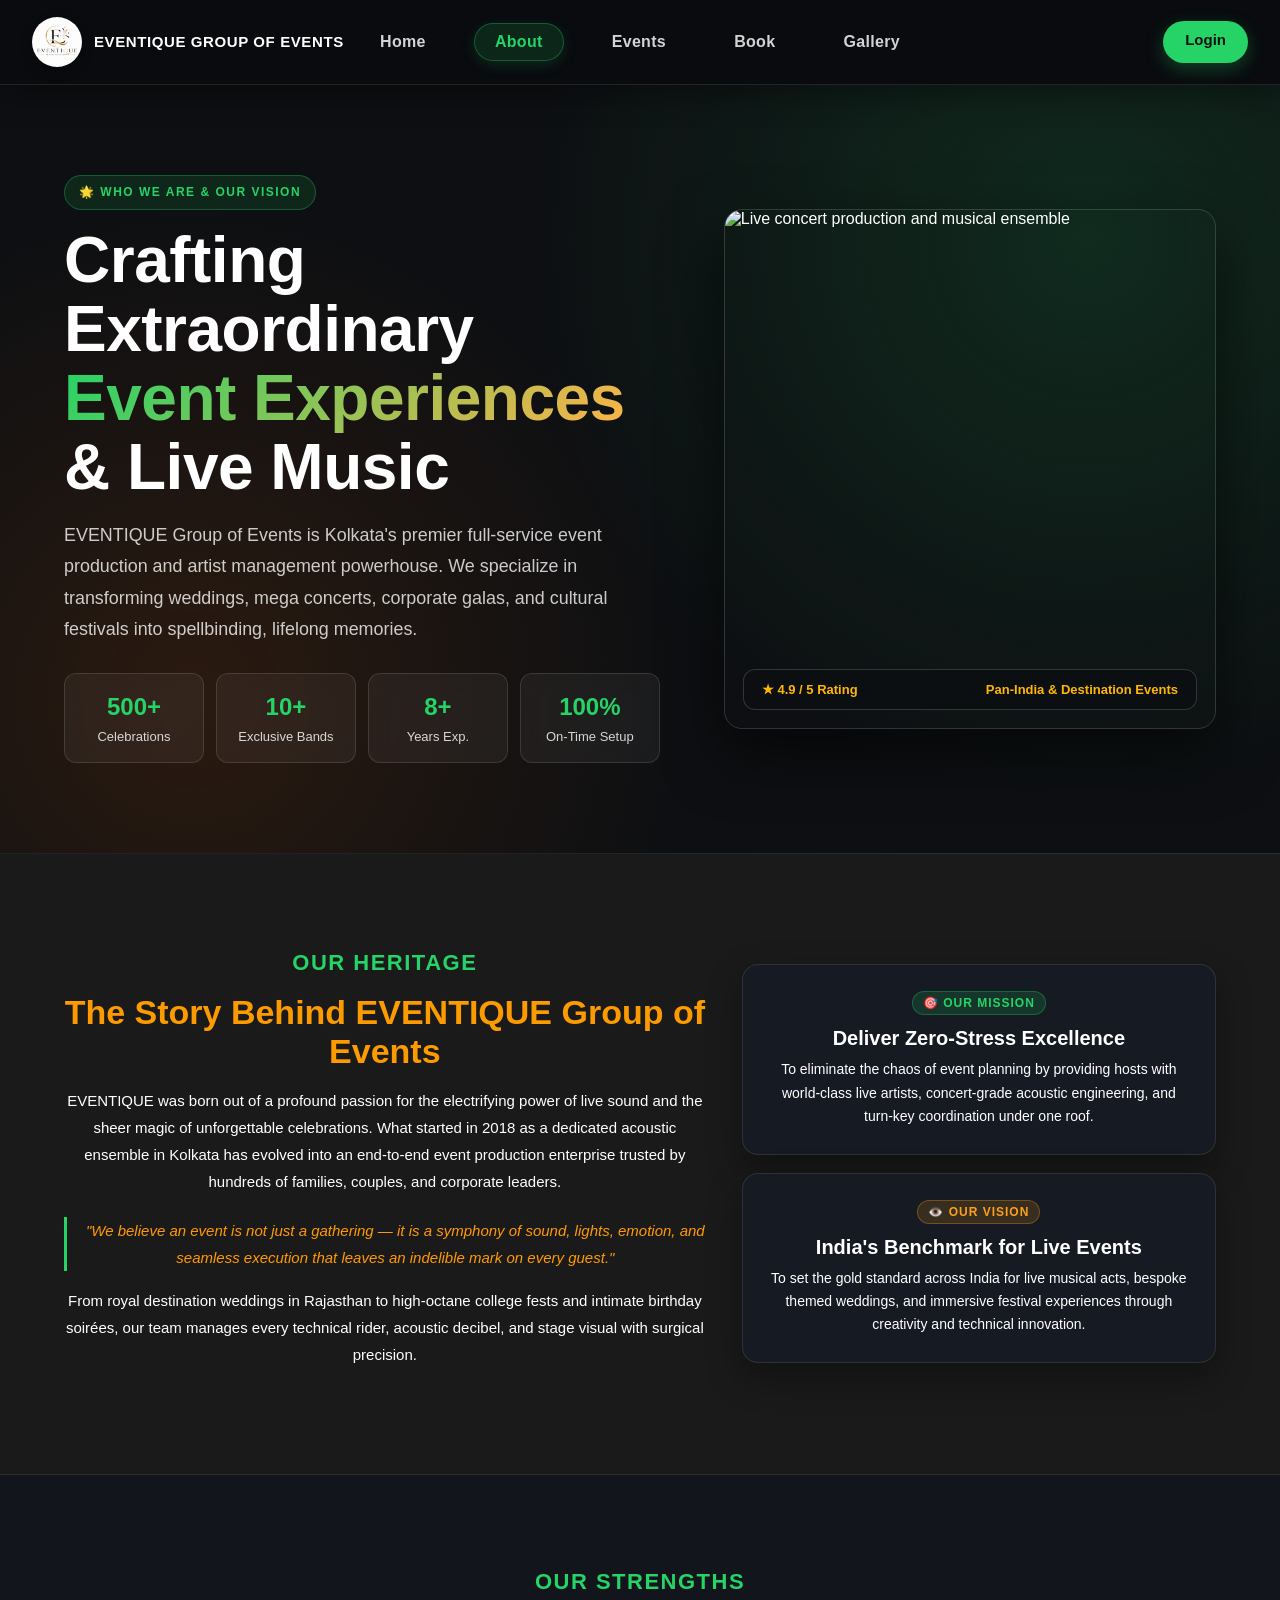
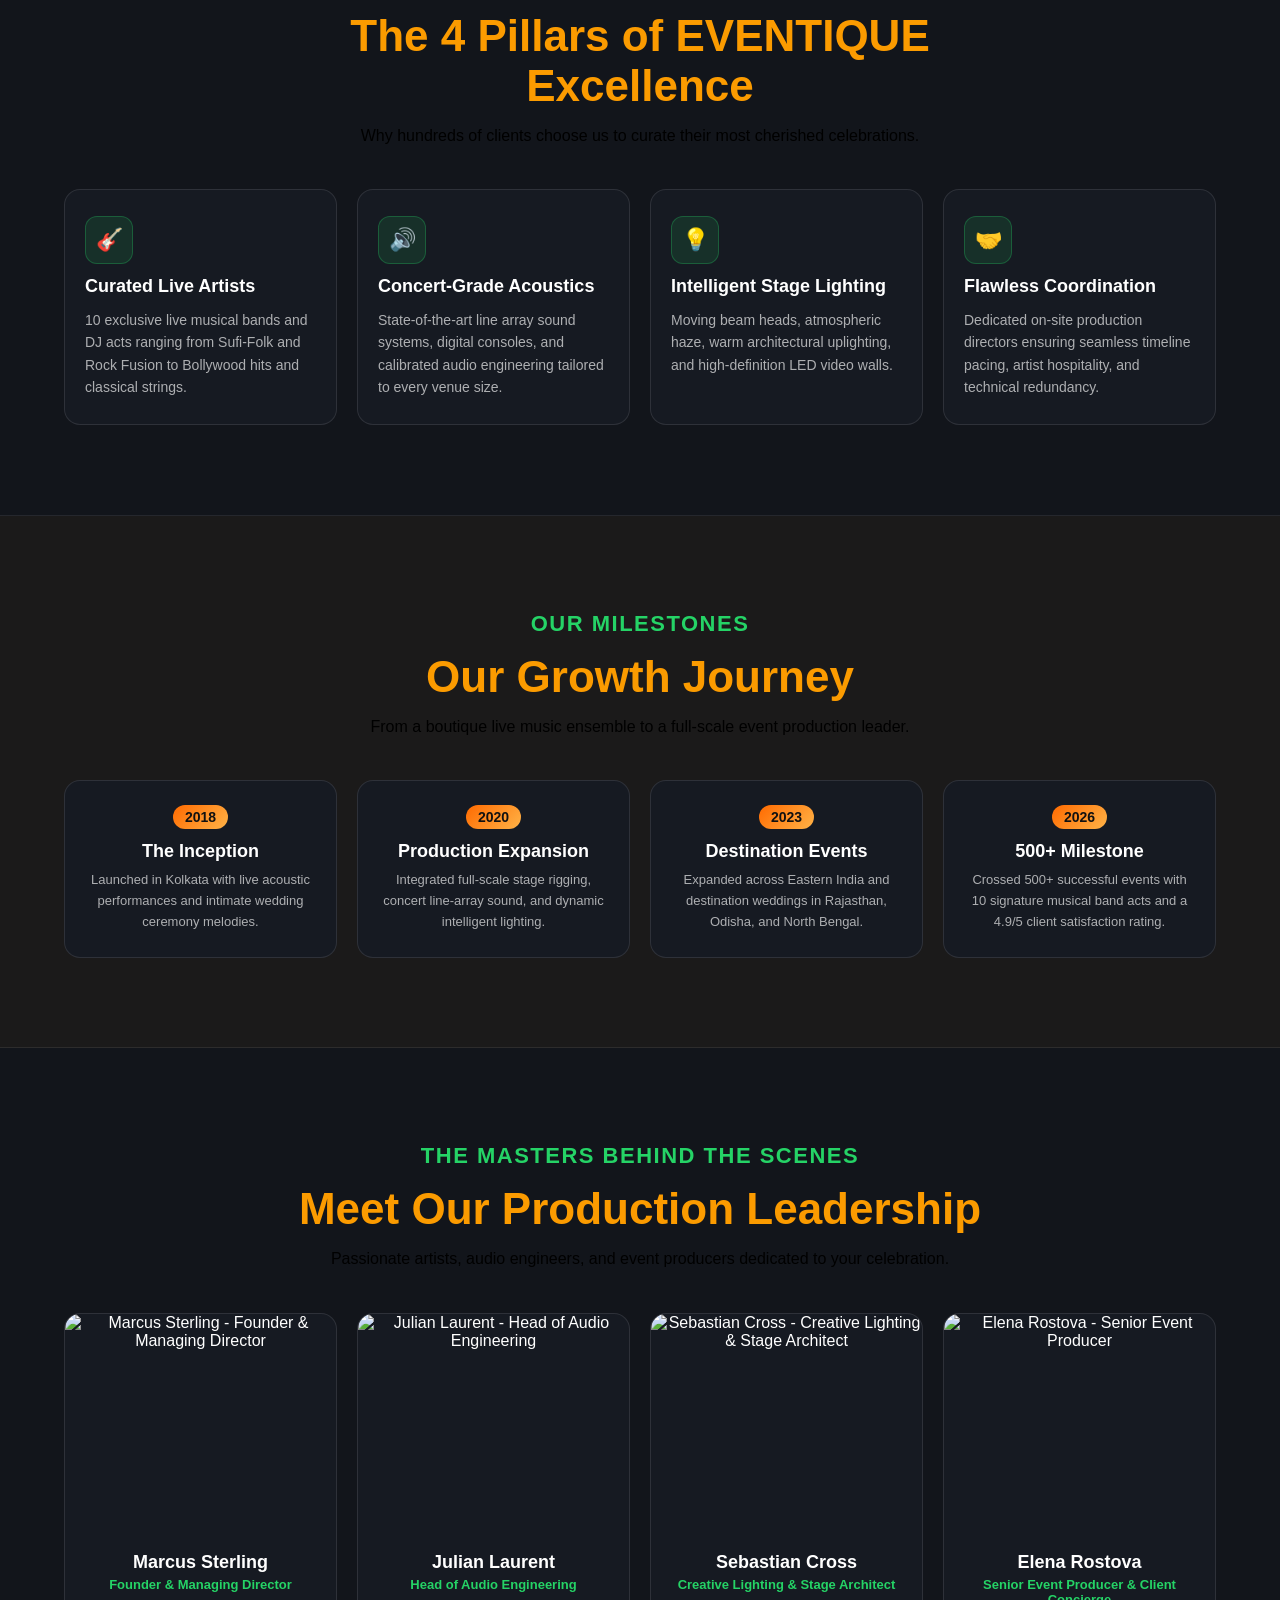
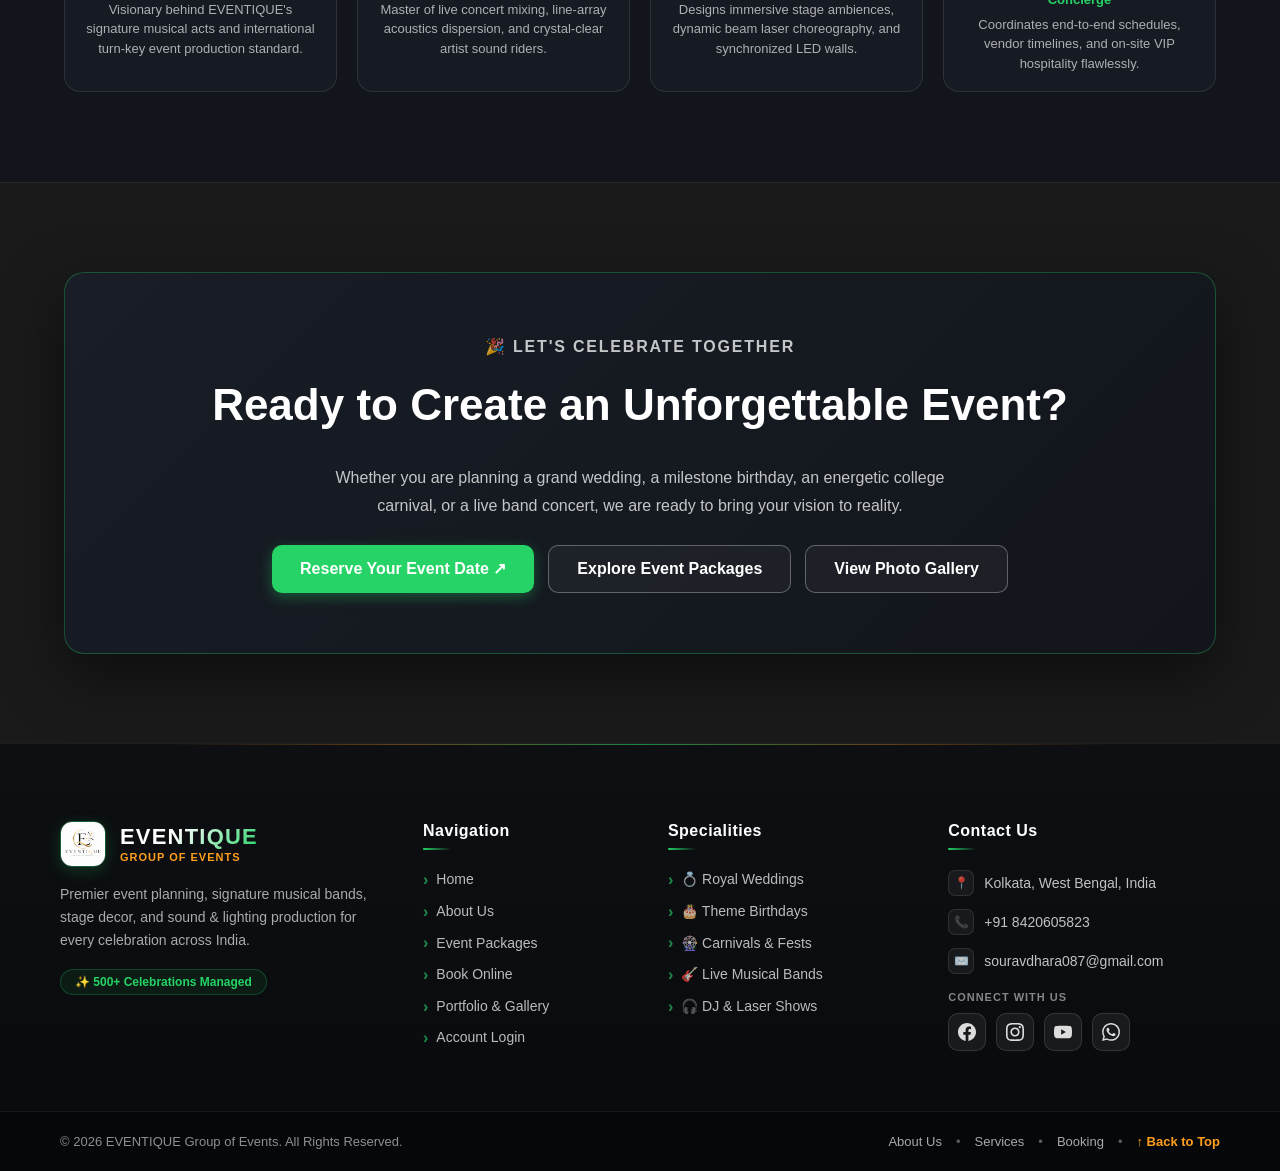
==== commit b77af3b6: "Add files via upload" ====
--- a/about.html
+++ b/about.html
@@ -75,13 +75,13 @@
         <div class="about-story-content">
           <p class="section-kicker" style="color:#25D366; font-size:22px; font-weight:800; text-transform:uppercase; letter-spacing:1.5px; margin-bottom:10px;">Our Heritage</p>
           <h3>The Story Behind EVENTIQUE Group of Events</h3>
-          <p>
+          <p class="section-kicker2" style="color:#ffffff;" >
             EVENTIQUE was born out of a profound passion for the electrifying power of live sound and the sheer magic of unforgettable celebrations. What started in 2018 as a dedicated acoustic ensemble in Kolkata has evolved into an end-to-end event production enterprise trusted by hundreds of families, couples, and corporate leaders.
           </p>
-          <p class="about-story-highlight">
+          <p class="about-story-highlight" style="color:#ff9900;">
             "We believe an event is not just a gathering — it is a symphony of sound, lights, emotion, and seamless execution that leaves an indelible mark on every guest."
           </p>
-          <p>
+          <p class="section-kicker2" style="color:#ffffff;" >
             From royal destination weddings in Rajasthan to high-octane college fests and intimate birthday soirées, our team manages every technical rider, acoustic decibel, and stage visual with surgical precision.
           </p>
         </div>
@@ -90,7 +90,7 @@
           <div class="about-mv-card mission">
             <span class="card-badge">🎯 Our Mission</span>
             <h4>Deliver Zero-Stress Excellence</h4>
-            <p>
+            <p >
               To eliminate the chaos of event planning by providing hosts with world-class live artists, concert-grade acoustic engineering, and turn-key coordination under one roof.
             </p>
           </div>
@@ -187,45 +187,45 @@
       <div class="about-team-grid">
         <div class="team-card">
           <div class="team-card__media">
-            <img src="https://images.unsplash.com/photo-1534528741775-53994a69daeb?auto=format&fit=crop&w=600&q=80" alt="Sourav Dhara - Founder & Managing Director" loading="lazy">
+            <img src="https://images.unsplash.com/photo-1507003211169-0a1dd7228f2d?auto=format&fit=crop&w=600&q=80" alt="Marcus Sterling - Founder & Managing Director" loading="lazy">
           </div>
           <div class="team-card__body">
-            <h4>Sourav Dhara</h4>
+            <h4>Marcus Sterling</h4>
             <span class="team-card__role">Founder & Managing Director</span>
-            <p>Visionary behind EVENTIQUE's signature musical acts and turn-key event management standard.</p>
+            <p>Visionary behind EVENTIQUE's signature musical acts and international turn-key event production standard.</p>
           </div>
         </div>
 
         <div class="team-card">
           <div class="team-card__media">
-            <img src="https://images.unsplash.com/photo-1507003211169-0a1dd7228f2d?auto=format&fit=crop&w=600&q=80" alt="Head of Audio Engineering" loading="lazy">
+            <img src="https://images.unsplash.com/photo-1519085360753-af0119f7cbe7?auto=format&fit=crop&w=600&q=80" alt="Julian Laurent - Head of Audio Engineering" loading="lazy">
           </div>
           <div class="team-card__body">
-            <h4>Audio Engineering Lead</h4>
-            <span class="team-card__role">Live Acoustics Director</span>
-            <p>Master of live concert mixing, line-array dispersion, and crystal-clear artist sound riders.</p>
+            <h4>Julian Laurent</h4>
+            <span class="team-card__role">Head of Audio Engineering</span>
+            <p>Master of live concert mixing, line-array acoustics dispersion, and crystal-clear artist sound riders.</p>
           </div>
         </div>
 
         <div class="team-card">
           <div class="team-card__media">
-            <img src="https://images.unsplash.com/photo-1500648767791-00dcc994a43e?auto=format&fit=crop&w=600&q=80" alt="Stage & Lighting Designer" loading="lazy">
+            <img src="https://images.unsplash.com/photo-1506794778202-cad84cf45f1d?auto=format&fit=crop&w=600&q=80" alt="Sebastian Cross - Creative Lighting & Stage Architect" loading="lazy">
           </div>
           <div class="team-card__body">
-            <h4>Creative Lighting Director</h4>
-            <span class="team-card__role">Visuals & Stage Architect</span>
-            <p>Designs immersive stage ambiences, beam choreography, and synchronized LED walls.</p>
+            <h4>Sebastian Cross</h4>
+            <span class="team-card__role">Creative Lighting & Stage Architect</span>
+            <p>Designs immersive stage ambiences, dynamic beam laser choreography, and synchronized LED walls.</p>
           </div>
         </div>
 
         <div class="team-card">
           <div class="team-card__media">
-            <img src="https://images.unsplash.com/photo-1573496359142-b8d87734a5a2?auto=format&fit=crop&w=600&q=80" alt="Senior Event Producer" loading="lazy">
+            <img src="https://images.unsplash.com/photo-1573496359142-b8d87734a5a2?auto=format&fit=crop&w=600&q=80" alt="Elena Rostova - Senior Event Producer" loading="lazy">
           </div>
           <div class="team-card__body">
-            <h4>Senior Event Producer</h4>
-            <span class="team-card__role">Client Concierge</span>
-            <p>Coordinates end-to-end schedules, vendor timelines, and on-site hospitality flawlessly.</p>
+            <h4>Elena Rostova</h4>
+            <span class="team-card__role">Senior Event Producer & Client Concierge</span>
+            <p>Coordinates end-to-end schedules, vendor timelines, and on-site VIP hospitality flawlessly.</p>
           </div>
         </div>
       </div>
--- a/css/style.css
+++ b/css/style.css
@@ -24,6 +24,13 @@
   backdrop-filter: blur(16px);
   -webkit-backdrop-filter: blur(16px);
   z-index: 2000;
+  transition: all 0.3s cubic-bezier(0.16, 1, 0.3, 1);
+}
+
+.navbar.scrolled {
+  background: rgba(8, 10, 14, 0.92);
+  border-bottom: 1px solid rgba(37, 211, 102, 0.25);
+  box-shadow: 0 12px 36px rgba(0, 0, 0, 0.6), 0 1px 0 rgba(37, 211, 102, 0.35);
 }
 
 .nav-container {
@@ -361,7 +368,9 @@
   overflow: hidden;
   border-bottom: 1px solid rgba(255, 255, 255, 0.08);
 }
-
+.about-section .about-story-content p{
+  Color: rgba(255, 255, 255, 0.76);
+}
 .about-section h2 {
   font-size: clamp(28px, 3.8vw, 42px);
   font-weight: 800;
@@ -1283,6 +1292,257 @@
     font-size: 12px;
   }
 }
+
+/* =========================================================
+   LUXURY SCROLL-DRIVEN ANIMATIONS & DYNAMIC DISPLAY REVEALS
+========================================================= */
+/* 1. TOP SCROLL PROGRESS BAR */
+.scroll-progress-bar {
+  position: fixed;
+  top: 0;
+  left: 0;
+  height: 3.5px;
+  width: 0%;
+  background: linear-gradient(90deg, #25D366 0%, #00f2fe 50%, #ff9f1c 100%);
+  z-index: 999999;
+  box-shadow: 0 0 10px rgba(37, 211, 102, 0.8), 0 0 20px rgba(255, 159, 28, 0.5);
+  transition: width 0.08s linear;
+  pointer-events: none;
+}
+
+/* 2. BASE REVEAL HIDDEN STATES */
+[data-scroll] {
+  opacity: 0;
+  transition: opacity 0.85s cubic-bezier(0.16, 1, 0.3, 1),
+              transform 0.85s cubic-bezier(0.16, 1, 0.3, 1),
+              filter 0.85s cubic-bezier(0.16, 1, 0.3, 1);
+  will-change: opacity, transform;
+}
+
+[data-scroll="reveal-up"] {
+  transform: translateY(40px);
+}
+
+[data-scroll="reveal-down"] {
+  transform: translateY(-40px);
+}
+
+[data-scroll="reveal-left"] {
+  transform: translateX(-40px);
+}
+
+[data-scroll="reveal-right"] {
+  transform: translateX(40px);
+}
+
+[data-scroll="reveal-zoom"] {
+  transform: scale(0.92);
+}
+
+[data-scroll="reveal-flip"] {
+  transform: perspective(800px) rotateX(15deg) translateY(30px);
+}
+
+/* 3. REVEALED ACTIVE STATE */
+[data-scroll].is-revealed {
+  opacity: 1;
+  transform: translate(0, 0) scale(1) rotate(0deg);
+  filter: blur(0);
+}
+
+/* Stagger Delay Classes */
+.stagger-1 { transition-delay: 0.06s; }
+.stagger-2 { transition-delay: 0.12s; }
+.stagger-3 { transition-delay: 0.18s; }
+.stagger-4 { transition-delay: 0.24s; }
+.stagger-5 { transition-delay: 0.30s; }
+.stagger-6 { transition-delay: 0.36s; }
+.stagger-7 { transition-delay: 0.42s; }
+.stagger-8 { transition-delay: 0.48s; }
+.stagger-9 { transition-delay: 0.54s; }
+.stagger-10 { transition-delay: 0.60s; }
+
+/* 4. DYNAMIC SECTION HEADING UNDERLINES */
+.section-title-animate {
+  position: relative;
+  display: inline-block;
+}
+
+.section-title-animate::after {
+  content: "";
+  display: block;
+  width: 0%;
+  height: 3px;
+  background: linear-gradient(90deg, #25D366, #ff9f1c);
+  border-radius: 3px;
+  margin: 8px auto 0;
+  box-shadow: 0 0 10px rgba(37, 211, 102, 0.6);
+  transition: width 0.9s cubic-bezier(0.16, 1, 0.3, 1) 0.15s;
+}
+
+.is-revealed .section-title-animate::after,
+.section-title-animate.is-revealed::after {
+  width: 70px;
+}
+
+/* 5. INTERACTIVE 3D DEPTH & HOVER ELEVATIONS */
+.event-card,
+.band-card,
+.work-slide-item,
+.trust-card,
+.testimonial-card,
+.yt-video-card {
+  transition: transform 0.4s cubic-bezier(0.16, 1, 0.3, 1),
+              box-shadow 0.4s cubic-bezier(0.16, 1, 0.3, 1),
+              border-color 0.4s ease,
+              background 0.4s ease;
+}
+
+.event-card:hover {
+  transform: translateY(-8px) scale(1.02);
+  box-shadow: 0 18px 40px rgba(37, 211, 102, 0.22), 0 0 20px rgba(37, 211, 102, 0.15);
+}
+
+.band-card:hover {
+  transform: translateY(-6px);
+  box-shadow: 0 16px 36px rgba(0, 0, 0, 0.6), 0 0 24px rgba(37, 211, 102, 0.18);
+  border-color: rgba(37, 211, 102, 0.4);
+}
+
+.trust-card:hover {
+  transform: translateY(-6px) scale(1.02);
+  box-shadow: 0 14px 32px rgba(0, 0, 0, 0.5), 0 0 16px rgba(255, 159, 28, 0.15);
+  border-color: rgba(255, 159, 28, 0.35);
+}
+
+.testimonial-card:hover {
+  transform: translateY(-5px);
+  box-shadow: 0 14px 30px rgba(0, 0, 0, 0.5), 0 0 20px rgba(37, 211, 102, 0.12);
+  border-color: rgba(37, 211, 102, 0.3);
+}
+
+.gallery-grid img {
+  transition: transform 0.45s cubic-bezier(0.16, 1, 0.3, 1), filter 0.45s ease;
+}
+
+.gallery-grid a:hover img {
+  transform: scale(1.06);
+  filter: brightness(1.1);
+}
+
+/* 6. FLOATING SCROLL ACTIONS & CIRCULAR BACK TO TOP */
+.floating-scroll-actions {
+  position: fixed;
+  bottom: 28px;
+  right: 28px;
+  display: flex;
+  align-items: center;
+  gap: 12px;
+  z-index: 9999;
+  opacity: 0;
+  visibility: hidden;
+  transform: translateY(20px);
+  transition: all 0.35s cubic-bezier(0.16, 1, 0.3, 1);
+  pointer-events: none;
+}
+
+.floating-scroll-actions.visible {
+  opacity: 1;
+  visibility: visible;
+  transform: translateY(0);
+  pointer-events: auto;
+}
+
+.float-btn {
+  border: none;
+  cursor: pointer;
+  display: inline-flex;
+  align-items: center;
+  justify-content: center;
+  border-radius: 999px;
+  text-decoration: none;
+  font-family: inherit;
+  font-weight: 700;
+  transition: all 0.25s ease;
+}
+
+.float-book {
+  background: linear-gradient(135deg, #25D366 0%, #128C7E 100%);
+  color: #fff;
+  padding: 10px 18px;
+  font-size: 13px;
+  box-shadow: 0 6px 20px rgba(37, 211, 102, 0.4);
+  gap: 6px;
+}
+
+.float-book:hover {
+  transform: translateY(-3px) scale(1.03);
+  box-shadow: 0 10px 26px rgba(37, 211, 102, 0.55);
+  color: #fff;
+}
+
+.float-top {
+  position: relative;
+  width: 44px;
+  height: 44px;
+  background: rgba(13, 15, 18, 0.88);
+  border: 1px solid rgba(255, 255, 255, 0.15);
+  backdrop-filter: blur(10px);
+  color: #25D366;
+  box-shadow: 0 6px 20px rgba(0, 0, 0, 0.4);
+}
+
+.float-top:hover {
+  transform: translateY(-3px);
+  background: #0d0f12;
+  border-color: #25D366;
+  color: #fff;
+}
+
+.progress-ring {
+  position: absolute;
+  top: 2px;
+  left: 2px;
+  transform: rotate(-90deg);
+  pointer-events: none;
+}
+
+.float-top-arrow {
+  font-size: 17px;
+  font-weight: 900;
+  z-index: 1;
+  line-height: 1;
+}
+
+/* Reduced motion preference */
+@media (prefers-reduced-motion: reduce) {
+  [data-scroll] {
+    opacity: 1 !important;
+    transform: none !important;
+    transition: none !important;
+  }
+}
+
+@media (max-width: 600px) {
+  .floating-scroll-actions {
+    bottom: 20px;
+    right: 18px;
+    gap: 8px;
+  }
+  .float-book {
+    padding: 8px 14px;
+    font-size: 12px;
+  }
+  .float-top {
+    width: 38px;
+    height: 38px;
+  }
+  .progress-ring {
+    width: 34px;
+    height: 34px;
+  }
+}
+
   /* LOGIN */
 .login {
     padding: 50px;
@@ -1899,32 +2159,57 @@
   }
 }
 
-.btn-primary,
+.btn-primary {
+  display: inline-flex;
+  align-items: center;
+  justify-content: center;
+  background: #25D366;
+  color: #fff;
+  border: none;
+  padding: 12px 24px;
+  font-size: 15px;
+  font-weight: 700;
+  border-radius: 999px;
+  cursor: pointer;
+  text-decoration: none;
+  width: auto;
+  transition: all 0.25s ease;
+  box-shadow: 0 4px 14px rgba(37, 211, 102, 0.35);
+}
+
+.btn-primary:hover {
+  background: #1da851;
+  transform: translateY(-2px);
+  box-shadow: 0 8px 20px rgba(37, 211, 102, 0.45);
+  color: #fff;
+}
+
+.btn-primary:active {
+  transform: scale(0.97);
+}
+
 #mBookBtn {
-  background: linear-gradient(135deg, #ff6a00, #ffb347);
-  color: #111;
+  background: #25D366;
+  color: #fff;
   border: none;
   padding: 12px 22px;
   font-size: 16px;
-  font-weight: 600;
-  border-radius: 10px;
+  font-weight: 700;
+  border-radius: 999px;
   cursor: pointer;
   width: 100%;
   transition: all 0.25s ease;
-  box-shadow: 0 6px 15px rgba(255, 150, 50, 0.35);
-}
-
-.btn-primary:hover,
+  box-shadow: 0 6px 15px rgba(37, 211, 102, 0.35);
+}
+
 #mBookBtn:hover {
   transform: translateY(-2px);
-  box-shadow: 0 10px 25px rgba(255, 150, 50, 0.5);
-  background: linear-gradient(135deg, #ff8c1a, #ffd36a);
-}
-
-.btn-primary:active,
+  box-shadow: 0 10px 25px rgba(37, 211, 102, 0.5);
+  background: #1da851;
+}
+
 #mBookBtn:active {
   transform: scale(0.97);
-  box-shadow: 0 4px 10px rgba(255, 150, 50, 0.4);
 }
 /* SERVICES SECTION */
 .services-section{
@@ -4231,7 +4516,7 @@
 }
 
 .about-mv-card p {
-  color: rgba(255, 255, 255, 0.7);
+  color: #FFFFFF;
   font-size: 14px;
   line-height: 1.65;
   margin: 0;
@@ -5157,77 +5442,334 @@
   border-radius: 6px;
 }
 
-/* FEATURED VIDEO SECTION */
+/* FEATURED VIDEO SECTION (CINEMATIC PRODUCTION SHOWCASE) */
 .gallery-video-section {
-  background: #111;
+  background: linear-gradient(180deg, #0d0f12 0%, #12151c 50%, #0d0f12 100%);
   color: #fff;
-  padding: clamp(54px, 8vw, 96px) clamp(18px, 5vw, 80px);
+  padding: clamp(48px, 6vw, 76px) clamp(16px, 4vw, 40px);
+  position: relative;
+  overflow: hidden;
+  border-top: 1px solid rgba(255, 255, 255, 0.08);
+  border-bottom: 1px solid rgba(255, 255, 255, 0.08);
+  box-sizing: border-box;
+}
+
+.gallery-video-section::before {
+  content: "";
+  position: absolute;
+  top: 0;
+  left: 50%;
+  transform: translateX(-50%);
+  width: 70%;
+  height: 1px;
+  background: radial-gradient(circle, rgba(37, 211, 102, 0.6) 0%, transparent 100%);
 }
 
 .gallery-video-container {
-  width: min(100%, 1100px);
+  width: min(100%, 1240px);
   margin: 0 auto;
+  box-sizing: border-box;
 }
 
 .video-header {
   text-align: center;
-  max-width: 720px;
-  margin: 0 auto 30px;
+  max-width: 760px;
+  margin: 0 auto 36px;
+}
+
+.video-section-badge {
+  display: inline-flex;
+  align-items: center;
+  gap: 6px;
+  padding: 6px 14px;
+  border-radius: 999px;
+  background: rgba(37, 211, 102, 0.1);
+  border: 1px solid rgba(37, 211, 102, 0.28);
+  color: #25D366;
+  font-size: 12px;
+  font-weight: 800;
+  margin-bottom: 12px;
+  text-transform: uppercase;
+  letter-spacing: 0.8px;
 }
 
 .video-header h2 {
-  font-size: clamp(28px, 4.2vw, 46px);
-  margin-bottom: 12px;
+  font-size: clamp(26px, 3.8vw, 42px);
+  font-weight: 900;
+  margin: 0 0 12px;
   color: #fff;
+  letter-spacing: -0.5px;
 }
 
 .video-header p {
-  color: rgba(255,255,255,0.74);
-  font-size: 16px;
-  line-height: 1.65;
-}
-
-.gallery-featured-video {
-  border-radius: 14px;
+  color: rgba(255, 255, 255, 0.72);
+  font-size: 15px;
+  line-height: 1.6;
+  margin: 0;
+}
+
+/* 2-COLUMN SHOWCASE GRID */
+.video-showcase-grid {
+  display: grid;
+  grid-template-columns: 1.35fr 0.95fr;
+  gap: clamp(20px, 3vw, 32px);
+  align-items: stretch;
+}
+
+/* LEFT: CINEMA VIDEO STAGE */
+.video-main-stage {
+  display: flex;
+  flex-direction: column;
+  background: rgba(255, 255, 255, 0.03);
+  border: 1px solid rgba(255, 255, 255, 0.1);
+  border-radius: 16px;
   overflow: hidden;
-  border: 1px solid rgba(255,255,255,0.16);
-  box-shadow: 0 25px 60px rgba(0,0,0,0.6);
-  background: #000;
-}
-
-.gallery-featured-video video,
-.gallery-featured-video iframe {
+  box-shadow: 0 20px 50px rgba(0, 0, 0, 0.55);
+}
+
+.video-player-frame {
+  position: relative;
   width: 100%;
   aspect-ratio: 16 / 9;
-  max-height: 540px;
+  background: #000;
+  overflow: hidden;
+}
+
+.video-player-link {
   display: block;
-  border: 0;
-  outline: none;
-}
-
-.video-cta-bar {
-  margin-top: 24px;
-  background: rgba(255,255,255,0.06);
-  border: 1px solid rgba(255,255,255,0.12);
-  border-radius: 12px;
+  text-decoration: none;
+  cursor: pointer;
+  position: relative;
+}
+
+.video-frame-thumb {
+  width: 100%;
+  height: 100%;
+  object-fit: cover;
+  display: block;
+  transition: transform 0.4s cubic-bezier(0.16, 1, 0.3, 1), filter 0.4s ease;
+}
+
+.video-player-link:hover .video-frame-thumb {
+  transform: scale(1.04);
+  filter: brightness(0.9);
+}
+
+.video-frame-overlay {
+  position: absolute;
+  inset: 0;
+  background: radial-gradient(circle at center, rgba(0, 0, 0, 0.2) 0%, rgba(0, 0, 0, 0.65) 100%);
+  display: flex;
+  flex-direction: column;
+  align-items: center;
+  justify-content: center;
+  gap: 14px;
+  transition: background 0.3s ease;
+  z-index: 1;
+}
+
+.video-player-link:hover .video-frame-overlay {
+  background: radial-gradient(circle at center, rgba(0, 0, 0, 0.1) 0%, rgba(0, 0, 0, 0.5) 100%);
+}
+
+.video-play-circle {
+  filter: drop-shadow(0 8px 25px rgba(255, 0, 0, 0.6));
+  transition: transform 0.25s cubic-bezier(0.16, 1, 0.3, 1);
+}
+
+.video-player-link:hover .video-play-circle {
+  transform: scale(1.15);
+}
+
+.video-click-prompt {
+  background: rgba(10, 12, 16, 0.85);
+  border: 1px solid rgba(255, 255, 255, 0.2);
+  backdrop-filter: blur(8px);
+  color: #fff;
+  font-size: 13px;
+  font-weight: 700;
+  padding: 6px 16px;
+  border-radius: 999px;
+  letter-spacing: 0.3px;
+  transition: all 0.25s ease;
+}
+
+.video-player-link:hover .video-click-prompt {
+  background: #ff0000;
+  border-color: #ff0000;
+  box-shadow: 0 4px 15px rgba(255, 0, 0, 0.4);
+}
+
+.video-live-tag {
+  position: absolute;
+  top: 14px;
+  left: 14px;
+  background: rgba(10, 12, 16, 0.85);
+  border: 1px solid rgba(255, 255, 255, 0.18);
+  backdrop-filter: blur(8px);
+  padding: 5px 12px;
+  border-radius: 999px;
+  display: flex;
+  align-items: center;
+  gap: 8px;
+  font-size: 12px;
+  font-weight: 700;
+  color: #fff;
+  pointer-events: none;
+  z-index: 2;
+}
+
+.live-dot {
+  width: 8px;
+  height: 8px;
+  background: #ff0000;
+  border-radius: 50%;
+  box-shadow: 0 0 8px #ff0000;
+  animation: pulseRed 1.8s infinite;
+}
+
+@keyframes pulseRed {
+  0%, 100% { opacity: 1; transform: scale(1); }
+  50% { opacity: 0.4; transform: scale(0.85); }
+}
+
+.video-player-meta {
   padding: 20px 24px;
   display: flex;
   align-items: center;
   justify-content: space-between;
-  gap: 20px;
+  gap: 16px;
+  background: rgba(14, 17, 22, 0.95);
+  border-top: 1px solid rgba(255, 255, 255, 0.08);
   flex-wrap: wrap;
 }
 
-.video-cta-bar h3 {
-  font-size: 19px;
+.video-title-info h3 {
+  font-size: 17px;
+  font-weight: 800;
   color: #fff;
-  margin-bottom: 4px;
-}
-
-.video-cta-bar p {
-  color: rgba(255,255,255,0.7);
+  margin: 0 0 4px;
+}
+
+.video-title-info p {
+  font-size: 13px;
+  color: rgba(255, 255, 255, 0.65);
+  margin: 0;
+  line-height: 1.4;
+}
+
+.btn-yt-direct {
+  display: inline-flex;
+  align-items: center;
+  gap: 8px;
+  padding: 9px 18px;
+  background: rgba(255, 0, 0, 0.12);
+  border: 1px solid rgba(255, 0, 0, 0.3);
+  color: #ff4b4b;
+  border-radius: 999px;
+  font-size: 13px;
+  font-weight: 700;
+  text-decoration: none;
+  transition: all 0.25s ease;
+  white-space: nowrap;
+}
+
+.btn-yt-direct:hover {
+  background: #ff0000;
+  border-color: #ff0000;
+  color: #fff;
+  transform: translateY(-2px);
+  box-shadow: 0 6px 18px rgba(255, 0, 0, 0.35);
+}
+
+/* RIGHT: PRODUCTION HIGHLIGHTS SIDEBAR */
+.video-features-sidebar {
+  background: rgba(255, 255, 255, 0.03);
+  border: 1px solid rgba(255, 255, 255, 0.1);
+  border-radius: 16px;
+  padding: 24px;
+  display: flex;
+  flex-direction: column;
+  justify-content: space-between;
+  gap: 18px;
+  box-shadow: 0 20px 50px rgba(0, 0, 0, 0.4);
+  box-sizing: border-box;
+}
+
+.features-card-header h4 {
+  font-size: 17px;
+  font-weight: 800;
+  color: #fff;
+  margin: 0 0 4px;
+}
+
+.features-card-header p {
+  font-size: 13px;
+  color: rgba(255, 255, 255, 0.6);
+  margin: 0;
+}
+
+.production-features-list {
+  display: flex;
+  flex-direction: column;
+  gap: 12px;
+}
+
+.spec-item {
+  display: flex;
+  align-items: flex-start;
+  gap: 12px;
+  background: rgba(255, 255, 255, 0.04);
+  border: 1px solid rgba(255, 255, 255, 0.06);
+  padding: 12px 14px;
+  border-radius: 10px;
+  transition: all 0.25s ease;
+}
+
+.spec-item:hover {
+  background: rgba(37, 211, 102, 0.06);
+  border-color: rgba(37, 211, 102, 0.22);
+  transform: translateX(4px);
+}
+
+.spec-icon {
+  font-size: 20px;
+  flex-shrink: 0;
+  margin-top: 1px;
+}
+
+.spec-text h5 {
   font-size: 14px;
-  margin: 0;
+  font-weight: 700;
+  color: #fff;
+  margin: 0 0 2px;
+}
+
+.spec-text span {
+  font-size: 12px;
+  color: rgba(255, 255, 255, 0.65);
+  line-height: 1.35;
+  display: block;
+}
+
+.sidebar-cta-box {
+  margin-top: 6px;
+  display: flex;
+  flex-direction: column;
+  gap: 8px;
+  text-align: center;
+}
+
+.cta-subtext {
+  font-size: 11px;
+  color: rgba(255, 255, 255, 0.5);
+}
+
+@media (max-width: 1024px) {
+  .video-showcase-grid {
+    grid-template-columns: 1fr;
+    gap: 24px;
+  }
 }
 
 /* CTA BUTTON GROUP */
@@ -5235,29 +5777,63 @@
   display: flex;
   align-items: center;
   justify-content: center;
-  gap: 14px;
+  gap: 16px;
   flex-wrap: wrap;
-}
-
+  margin-top: 20px;
+}
+
+.cta-btn-group .btn-primary {
+  width: auto;
+  min-width: 200px;
+  max-width: 260px;
+  padding: 13px 26px;
+  font-size: 15px;
+  font-weight: 800;
+  border-radius: 999px;
+  display: inline-flex;
+  align-items: center;
+  justify-content: center;
+  text-decoration: none;
+  box-shadow: 0 6px 20px rgba(37, 211, 102, 0.35);
+}
+
+.cta-btn-group .btn-outline,
 .btn-outline {
   display: inline-flex;
   align-items: center;
   justify-content: center;
-  padding: 12px 24px;
+  width: auto;
+  min-width: 200px;
+  max-width: 260px;
+  padding: 12px 26px;
   border-radius: 999px;
   text-decoration: none;
-  font-weight: bold;
-  font-size: 16px;
+  font-weight: 700;
+  font-size: 15px;
   color: #fff;
-  border: 2px solid rgba(255,255,255,0.3);
-  background: transparent;
+  border: 1.5px solid rgba(255,255,255,0.3);
+  background: rgba(255,255,255,0.04);
   transition: all 0.25s ease;
 }
 
+.cta-btn-group .btn-outline:hover,
 .btn-outline:hover {
   border-color: #25D366;
   color: #25D366;
-  background: rgba(37,211,102,0.08);
+  background: rgba(37,211,102,0.12);
+  transform: translateY(-2px);
+}
+
+@media (max-width: 520px) {
+  .cta-btn-group {
+    flex-direction: column;
+    gap: 12px;
+  }
+  .cta-btn-group .btn-primary,
+  .cta-btn-group .btn-outline {
+    width: 100%;
+    max-width: 300px;
+  }
 }
 
 /* LIGHTBOX MODAL */
